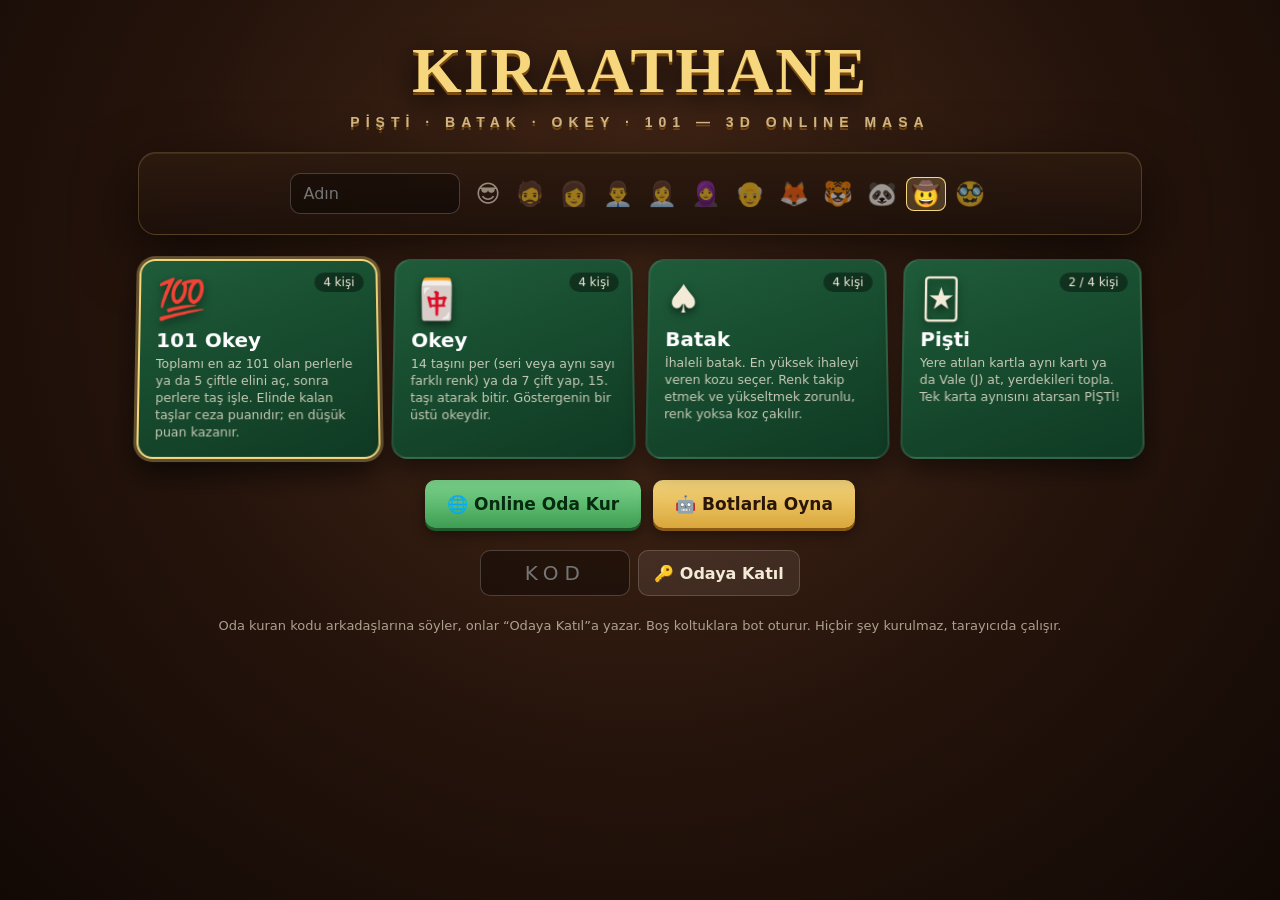
==== index.html @ 81631025 "KIRAATHANE: 3D online masa oyunları (101 Okey, Okey, Batak, Pişti) Co-Authored-By: Claude Opus 5.5 <" ====
<!DOCTYPE html>
<html lang="tr"><head><meta charset="utf-8"><meta name="viewport" content="width=device-width,initial-scale=1,maximum-scale=1">
<title>KIRAATHANE · 3D Online Masa Oyunları</title>
<link rel="icon" href="data:image/svg+xml,<svg xmlns='http://www.w3.org/2000/svg' viewBox='0 0 100 100'><text y='.9em' font-size='90'>🃏</text></svg>">
<style>*{box-sizing:border-box;margin:0;padding:0}
html,body{height:100%;overflow:hidden}
body{font-family:'Segoe UI',system-ui,-apple-system,Roboto,Arial,sans-serif;color:#f3ead7;background:#1a0f0a radial-gradient(ellipse at 50% 30%,#4a2a18 0%,#24130b 55%,#120905 100%);user-select:none;-webkit-user-select:none}
button{font:inherit;cursor:pointer;border:0;border-radius:10px;padding:10px 16px;font-weight:600;color:#2a1608;background:linear-gradient(#f7d77d,#d9a73c);box-shadow:0 3px 0 #8a5a14,0 6px 14px #0007;transition:transform .08s,filter .15s}
button:hover{filter:brightness(1.08)}button:active{transform:translateY(2px);box-shadow:0 1px 0 #8a5a14,0 3px 8px #0007}
button.ghost{background:#ffffff14;color:#f3ead7;box-shadow:inset 0 0 0 1px #ffffff2a}
button.red{background:linear-gradient(#e46b5d,#b5382b);color:#fff;box-shadow:0 3px 0 #6d1a12,0 6px 14px #0007}
button.green{background:linear-gradient(#7fd88e,#3d9d52);color:#062b0f;box-shadow:0 3px 0 #1f5a2b,0 6px 14px #0007}
button:disabled{filter:grayscale(1) brightness(.6);cursor:not-allowed}
button.sm{padding:6px 11px;font-size:13px;border-radius:8px}
input,select{font:inherit;padding:10px 12px;border-radius:10px;border:1px solid #ffffff33;background:#00000055;color:#fff;outline:none}
input:focus,select:focus{border-color:#f7d77d}
select option{background:#2a1608}
.screen{position:fixed;inset:0;display:none}.screen.on{display:block}
.muted{opacity:.65;font-size:13px}
h1.logo{font-family:Georgia,'Times New Roman',serif;font-size:clamp(34px,6vw,64px);letter-spacing:2px;text-align:center;color:#f7d77d;text-shadow:0 3px 0 #7a4b10,0 8px 30px #000}
h1.logo small{display:block;font:600 14px 'Segoe UI',sans-serif;letter-spacing:6px;color:#e9cf9a;opacity:.85;margin-top:6px}
.panel{background:linear-gradient(#2d1a0fee,#1c100ae8);border:1px solid #f7d77d33;border-radius:18px;box-shadow:0 20px 60px #000a,inset 0 1px 0 #ffffff14;padding:20px}
/* ---- ana menü ---- */
#home{overflow:auto}
.homeWrap{max-width:1040px;margin:0 auto;padding:34px 18px 40px;display:flex;flex-direction:column;gap:22px}
.profile{display:flex;gap:10px;align-items:center;justify-content:center;flex-wrap:wrap}
.avs{display:flex;gap:4px;flex-wrap:wrap}.avs span{font-size:24px;cursor:pointer;padding:3px 5px;border-radius:8px;opacity:.55}.avs span.on{opacity:1;background:#f7d77d33;box-shadow:inset 0 0 0 1px #f7d77d}
.games{display:grid;grid-template-columns:repeat(auto-fill,minmax(220px,1fr));gap:14px}
.gcard{position:relative;border-radius:16px;padding:16px;cursor:pointer;background:linear-gradient(160deg,#1f5c3a,#0f3a23);border:2px solid #ffffff1a;box-shadow:0 10px 26px #0008;transition:transform .2s,border-color .2s;transform:perspective(700px) rotateX(6deg);min-height:150px}
.gcard:hover{transform:perspective(700px) rotateX(0) translateY(-4px)}
.gcard.sel{border-color:#f7d77d;box-shadow:0 0 0 3px #f7d77d55,0 14px 30px #000a}
.gcard .gi{font-size:40px;filter:drop-shadow(0 4px 4px #0008)}.gcard b{display:block;font-size:20px;margin:6px 0 4px;color:#fff}
.gcard p{font-size:12.5px;line-height:1.35;opacity:.8}.gcard .pc{position:absolute;top:12px;right:12px;font-size:12px;background:#0006;border-radius:20px;padding:3px 9px}
.homeBtns{display:flex;gap:12px;justify-content:center;flex-wrap:wrap}.homeBtns button{font-size:17px;padding:14px 22px}
.joinRow{display:flex;gap:8px;justify-content:center}.joinRow input{width:150px;text-transform:uppercase;letter-spacing:6px;font-size:20px;text-align:center}
/* ---- lobi ---- */
#lobby{overflow:auto}
.lobWrap{max-width:900px;margin:0 auto;padding:30px 16px;display:flex;flex-direction:column;gap:16px}
.codeBox{text-align:center}.codeBox .code{font:700 58px Georgia,serif;letter-spacing:14px;color:#f7d77d;text-shadow:0 4px 0 #7a4b10}
.seats{display:grid;grid-template-columns:repeat(4,1fr);gap:10px}
.seat{border-radius:14px;padding:14px 8px;text-align:center;background:#00000040;border:1px dashed #ffffff30;min-height:110px;position:relative}
.seat.full{border-style:solid;border-color:#f7d77d55;background:#f7d77d12}.seat .av{font-size:34px}.seat .nm{font-weight:700;margin-top:4px;word-break:break-word}
.seat .tag{font-size:11px;opacity:.7}.seat .x{position:absolute;top:4px;right:6px;font-size:12px;cursor:pointer;opacity:.6}
.optRow{display:flex;gap:10px;flex-wrap:wrap;align-items:center}
#netDiag{font-size:11px;opacity:.55;text-align:center}
@media(max-width:640px){.seats{grid-template-columns:repeat(2,1fr)}}
/* ---- masa ---- */
#table{background:#120905 radial-gradient(ellipse at 50% 40%,#3b2213,#140a05 70%)}
#stage{position:absolute;inset:0;perspective:1500px;perspective-origin:50% 18%;overflow:hidden}
#boardWrap{position:absolute;left:50%;top:50%;width:1400px;height:900px;margin:-450px 0 0 -700px;transform-style:preserve-3d}
#board{position:absolute;inset:0;transform-style:preserve-3d;transform:rotateX(40deg) translateY(-30px);border-radius:300px/190px;
  background:radial-gradient(ellipse at 50% 45%,#2f8a52 0%,#1d6b3d 45%,#124a29 100%);
  box-shadow:0 0 0 26px #6b3a1c,0 0 0 30px #3e1f0c,0 0 0 34px #a06a37,0 40px 80px 40px #000c,inset 0 0 120px #0009}
#board::before{content:'';position:absolute;inset:18px;border-radius:280px/176px;border:2px solid #f7d77d22;pointer-events:none}
#board::after{content:'KIRAATHANE';position:absolute;left:50%;top:50%;transform:translate(-50%,-50%);font:700 120px Georgia,serif;letter-spacing:20px;color:#ffffff07;pointer-events:none;white-space:nowrap}
.o3{position:absolute;left:0;top:0;transform-style:preserve-3d;transition:transform .55s cubic-bezier(.2,.8,.25,1),opacity .4s}
.o3.fast{transition:transform .3s cubic-bezier(.2,.8,.25,1)}
.o3.noanim{transition:none!important}
/* iskambil kartı */
.card{width:84px;height:120px;margin:-60px 0 0 -42px}
.card .f,.card .b{position:absolute;inset:0;border-radius:8px;backface-visibility:hidden;-webkit-backface-visibility:hidden}
.card .f{background:linear-gradient(160deg,#fffdf6,#efe8d6);box-shadow:0 0 0 1px #0003,0 2px 3px #0004;color:#1b1b1b;overflow:hidden}
.card .f.r{color:#c4161c}
.card .b{transform:rotateY(180deg);background:#7d1420;box-shadow:0 0 0 1px #0005;background-image:repeating-linear-gradient(45deg,#ffffff1a 0 3px,transparent 3px 9px),repeating-linear-gradient(-45deg,#ffffff1a 0 3px,transparent 3px 9px);border:4px solid #f5ecd6}
.card .b::after{content:'K';position:absolute;inset:0;display:grid;place-items:center;font:700 30px Georgia,serif;color:#f7d77d;text-shadow:0 2px 0 #3d0710}
.card .ci{position:absolute;left:5px;top:3px;font-weight:800;font-size:20px;line-height:.95;text-align:center;font-family:Georgia,serif}
.card .ci i{display:block;font-style:normal;font-size:17px}
.card .ci.br{left:auto;top:auto;right:5px;bottom:3px;transform:rotate(180deg)}
.card .cm{position:absolute;inset:0;display:grid;place-items:center;font-size:44px}
.card .cm.face{font:700 40px Georgia,serif}
.card .cm.face span{display:grid;place-items:center;width:52px;height:74px;border-radius:6px;background:linear-gradient(#f9e7b7,#e7c979);box-shadow:inset 0 0 0 2px currentColor}
.card.legal{cursor:pointer}.card.legal .f{box-shadow:0 0 0 2px #f7d77d,0 0 18px #f7d77daa}
.card.dim .f{filter:brightness(.62)}
.card.mine{cursor:pointer}
.shadow3{position:absolute;inset:6px;border-radius:8px;background:#0007;transform:translateZ(-2px);filter:blur(6px)}
/* okey taşı */
.tile{width:46px;height:64px;margin:-32px 0 0 -23px}
.tile .f,.tile .b{position:absolute;inset:0;border-radius:6px;backface-visibility:hidden;-webkit-backface-visibility:hidden}
.tile .f{background:linear-gradient(#fffaf0,#eee3c8);box-shadow:0 0 0 1px #0002,0 3px 0 #c9b88d,0 4px 3px #0005}
.tile .b{transform:rotateY(180deg);background:linear-gradient(#f2e9d2,#dccb9f);box-shadow:0 0 0 1px #0002,0 3px 0 #b39f6e}
.tf{position:absolute;inset:0;display:flex;flex-direction:column;align-items:center;justify-content:center;font:800 30px Georgia,serif;line-height:1}
.tf::after{content:'';width:9px;height:9px;border-radius:50%;margin-top:4px;background:currentColor;opacity:.9}
.c0{color:#e0a100}.c1{color:#1565c0}.c2{color:#1a1a1a}.c3{color:#c62828}
.tf.fk{font-size:26px;color:#2e7d32}.tf.fk::after{display:none}
.tf.wild{text-shadow:0 0 6px #f7d77d}
.tile.small{width:34px;height:47px;margin:-23px 0 0 -17px}.tile.small .tf{font-size:21px}.tile.small .tf::after{width:6px;height:6px;margin-top:2px}
.meldBox{position:absolute;left:0;top:0;padding:5px 6px 7px;border-radius:9px;background:#00000038;display:flex;gap:2px;cursor:pointer;transform-style:preserve-3d;border-bottom:3px solid transparent}
.meldBox:hover,.meldBox.target{background:#f7d77d40}
.meldBox .tile{position:relative;margin:0}
.rack3d{width:560px;height:30px;margin:-15px 0 0 -280px;background:linear-gradient(#a86b35,#6b3e19);border-radius:6px;box-shadow:0 6px 0 #3e2109,0 10px 14px #0008}
.lbl3{position:absolute;left:0;top:0;white-space:nowrap;font-weight:700;font-size:20px;color:#fff;text-shadow:0 2px 3px #000;transform-style:preserve-3d}
.lbl3 small{font-size:15px;opacity:.75}
.spot{width:58px;height:78px;margin:-39px 0 0 -29px;border-radius:9px;border:2px dashed #ffffff33}
.spot.can{border-color:#f7d77d;box-shadow:0 0 20px #f7d77d88;cursor:pointer}
.pileTop.can{cursor:pointer;filter:drop-shadow(0 0 12px #f7d77d)}
/* HUD */
.plate{position:absolute;display:flex;align-items:center;gap:8px;padding:7px 12px 7px 8px;border-radius:40px;background:linear-gradient(#2d1a0fee,#170c06ee);border:1px solid #f7d77d33;box-shadow:0 8px 20px #0009;z-index:5;min-width:150px;transition:box-shadow .3s}
.plate .av{font-size:28px;width:40px;height:40px;display:grid;place-items:center;background:#ffffff12;border-radius:50%}
.plate .nm{font-weight:700;font-size:14px;max-width:130px;overflow:hidden;text-overflow:ellipsis;white-space:nowrap}
.plate .sc{font-size:12px;opacity:.85}.plate .bd{font-size:11px;color:#f7d77d}
.plate.turn{box-shadow:0 0 0 3px #f7d77d,0 0 28px #f7d77daa}
.plate.off{opacity:.55}
.plate .bub{position:absolute;bottom:110%;left:10px;background:#fff;color:#222;padding:6px 10px;border-radius:12px;font-size:13px;white-space:nowrap;max-width:240px;overflow:hidden;text-overflow:ellipsis;box-shadow:0 6px 14px #0007;animation:pop .25s}
@keyframes pop{from{transform:scale(.6);opacity:0}}
.p0{left:16px;bottom:16px}.p1{right:14px;top:44%}.p2{left:50%;top:12px;transform:translateX(-50%)}.p3{left:14px;top:44%}
#topbar{position:absolute;right:12px;top:10px;display:flex;gap:6px;z-index:8}
#info{position:absolute;left:12px;top:10px;z-index:6;font-size:13px;line-height:1.5;max-width:300px}
#info .gn{font:700 18px Georgia,serif;color:#f7d77d}
#log{position:absolute;right:12px;top:56px;z-index:4;font-size:12.5px;max-width:270px;text-align:right;opacity:.85;line-height:1.55;pointer-events:none}
#log div:first-child{font-weight:700;color:#f7d77d}
#status{position:absolute;left:50%;transform:translateX(-50%);bottom:198px;z-index:7;padding:8px 18px;border-radius:30px;background:#000a;font-weight:600;font-size:15px;white-space:nowrap;pointer-events:none}
#status:empty{display:none}#status.me{background:#f7d77d;color:#2a1608;box-shadow:0 0 24px #f7d77d88}
#actions{position:absolute;left:50%;transform:translateX(-50%);bottom:150px;z-index:9;display:flex;gap:7px;flex-wrap:wrap;justify-content:center;max-width:96vw}
#toast{position:fixed;left:50%;top:18%;transform:translateX(-50%);z-index:50;background:#c62828;color:#fff;padding:10px 18px;border-radius:12px;font-weight:600;box-shadow:0 10px 30px #000a;display:none;max-width:90vw;text-align:center}
#big{position:fixed;left:50%;top:40%;transform:translate(-50%,-50%);z-index:40;font:800 clamp(40px,9vw,96px) Georgia,serif;color:#f7d77d;text-shadow:0 5px 0 #7a4b10,0 10px 40px #000;pointer-events:none;display:none;animation:bigIn .9s}
@keyframes bigIn{0%{transform:translate(-50%,-50%) scale(.3);opacity:0}30%{transform:translate(-50%,-50%) scale(1.15);opacity:1}100%{transform:translate(-50%,-50%) scale(1)}}
/* ıstaka */
#rackWrap{position:absolute;left:50%;bottom:0;transform:translateX(-50%);z-index:8;perspective:900px;display:none}
#rack{transform:rotateX(18deg);transform-origin:50% 100%;padding:10px 14px 14px;border-radius:14px 14px 6px 6px;background:linear-gradient(#b07a43,#7a4a22 60%,#5a3416);box-shadow:0 -6px 30px #0009,inset 0 2px 0 #e5b27a,inset 0 -6px 0 #3e2109}
.rrow{display:flex;gap:3px;height:66px;padding:2px 0 4px;border-bottom:5px solid #4a2a10;margin-bottom:6px}.rrow:last-child{margin-bottom:0}
.slot{width:44px;height:62px;border-radius:6px;background:#00000018;position:relative}
.slot.over{background:#f7d77d55}
.rt{position:absolute;inset:0;border-radius:6px;background:linear-gradient(#fffaf0,#ebdfc2);box-shadow:0 0 0 1px #0002,0 3px 0 #c2ae7e,0 5px 5px #0006;cursor:grab;transition:transform .12s}
.rt:hover{transform:translateY(-3px)}
.rt.sel{transform:translateY(-12px);box-shadow:0 0 0 2px #f7d77d,0 3px 0 #c2ae7e,0 10px 16px #f7d77d88}
.rt.new{animation:newT 1.2s}@keyframes newT{0%,60%{box-shadow:0 0 0 3px #4caf50,0 3px 0 #c2ae7e,0 0 18px #4caf50}}
.rt.must{box-shadow:0 0 0 3px #e53935,0 3px 0 #c2ae7e}
.rt .tf{font-size:28px}
.rt.ghost{position:fixed;pointer-events:none;z-index:100;width:44px;height:62px;transform:scale(1.12) rotate(-4deg);box-shadow:0 14px 26px #000a;transition:none}
#rackInfo{position:absolute;left:12px;bottom:calc(100% + 6px);font-size:12.5px;font-weight:600;background:#000a;padding:4px 10px;border-radius:12px}
/* modal */
.modal{position:fixed;inset:0;background:#000a;z-index:60;display:none;place-items:center;padding:16px}.modal.on{display:grid}
.modal .panel{min-width:min(520px,94vw);max-width:94vw;max-height:90vh;overflow:auto}
.modal h2{font:700 26px Georgia,serif;color:#f7d77d;margin-bottom:12px;text-align:center}
table.sum{width:100%;border-collapse:collapse;font-size:14px}table.sum td,table.sum th{padding:8px 6px;border-bottom:1px solid #ffffff1a;text-align:left}
table.sum tr.win td{color:#f7d77d;font-weight:700}
.revealRow{display:flex;gap:2px;flex-wrap:wrap;margin:2px 0 8px}.revealRow .mt{width:24px;height:32px;border-radius:4px;background:#fffaf0;display:grid;place-items:center;font:800 15px Georgia,serif}
/* sohbet */
#chat{position:absolute;right:12px;bottom:12px;z-index:10;width:270px;display:none;flex-direction:column;gap:6px}
#chat.on{display:flex}
#chatLog{max-height:180px;overflow:auto;font-size:13px;background:#000a;border-radius:10px;padding:8px;display:flex;flex-direction:column;gap:3px}
#chatLog b{color:#f7d77d}
.emos{display:flex;gap:3px;flex-wrap:wrap}.emos span{cursor:pointer;font-size:20px}
.lobChat{display:flex;flex-direction:column;gap:6px}
.lobChat #lchatLog{height:120px;overflow:auto;background:#0006;border-radius:10px;padding:8px;font-size:13px}
.lobChat #lchatLog b{color:#f7d77d}
@media(max-width:800px){#status{bottom:170px;font-size:13px}#actions{bottom:122px}.plate{min-width:0;padding:4px 9px 4px 4px}.plate .av{width:30px;height:30px;font-size:20px}#log{display:none}}
body.cardsMode #status{bottom:auto;top:80px}
body.cardsMode #actions{bottom:auto;top:42%;transform:translate(-50%,-50%)}
body.tilesMode #actions{bottom:196px}
body.tilesMode #status{bottom:240px}
body.tilesMode .p0{bottom:200px}
</style></head><body>
<div id="home" class="screen on">
  <div class="homeWrap">
    <h1 class="logo">KIRAATHANE<small>PİŞTİ · BATAK · OKEY · 101 — 3D ONLINE MASA</small></h1>
    <div class="panel profile">
      <input id="myName" maxlength="14" placeholder="Adın" style="width:170px">
      <div class="avs" id="avs"></div>
    </div>
    <div class="games" id="games"></div>
    <div class="homeBtns">
      <button id="bHost" class="green">🌐 Online Oda Kur</button>
      <button id="bSolo">🤖 Botlarla Oyna</button>
    </div>
    <div class="joinRow">
      <input id="joinCode" maxlength="4" placeholder="KOD">
      <button id="bJoin" class="ghost">🔑 Odaya Katıl</button>
    </div>
    <p class="muted" style="text-align:center">Oda kuran kodu arkadaşlarına söyler, onlar “Odaya Katıl”a yazar. Boş koltuklara bot oturur. Hiçbir şey kurulmaz, tarayıcıda çalışır.</p>
  </div>
</div>

<div id="lobby" class="screen">
  <div class="lobWrap">
    <div class="panel codeBox">
      <div class="muted" id="lobTitle">Oda kodu</div>
      <div class="code" id="lobCode">––––</div>
      <div class="muted" id="lobSt">Bağlanılıyor…</div>
    </div>
    <div class="seats" id="seats"></div>
    <div class="panel">
      <div class="optRow" id="lobGame"></div>
      <div class="optRow" id="lobOpts" style="margin-top:10px"></div>
    </div>
    <div class="panel lobChat">
      <div id="lchatLog"></div>
      <div class="optRow"><input id="lchatIn" maxlength="120" placeholder="Mesaj yaz…" style="flex:1"><button class="sm" id="lchatSend">Gönder</button></div>
    </div>
    <div class="homeBtns">
      <button id="bStart" class="green">▶ Oyunu Başlat</button>
      <button id="bLeave" class="red">Odadan Çık</button>
    </div>
    <div id="netDiag"></div>
  </div>
</div>

<div id="table" class="screen">
  <div id="stage"><div id="boardWrap"><div id="board"></div></div></div>
  <div id="info"></div>
  <div id="log"></div>
  <div id="topbar">
    <button class="sm ghost" id="bChat">💬</button>
    <button class="sm ghost" id="bSound">🔊</button>
    <button class="sm ghost" id="bScore">📊</button>
    <button class="sm red" id="bExit">✕</button>
  </div>
  <div id="plates"></div>
  <div id="status"></div>
  <div id="actions"></div>
  <div id="rackWrap"><div id="rackInfo"></div><div id="rack"><div class="rrow" id="row0"></div><div class="rrow" id="row1"></div></div></div>
  <div id="chat"><div id="chatLog"></div><div class="emos" id="emos"></div><div class="optRow"><input id="chatIn" maxlength="120" placeholder="Mesaj…" style="flex:1;padding:7px"><button class="sm" id="chatSend">➤</button></div></div>
</div>

<div class="modal" id="mSum"><div class="panel"><h2 id="sumT"></h2><div id="sumB"></div><div class="homeBtns" style="margin-top:14px" id="sumBtns"></div></div></div>
<div class="modal" id="mMsg"><div class="panel"><h2 id="msgT"></h2><p id="msgB" style="text-align:center;line-height:1.5"></p><div class="homeBtns" style="margin-top:14px"><button id="msgOk">Tamam</button></div></div></div>
<div id="toast"></div>
<div id="big"></div>

<script>
"use strict";
/* ===================== ORTAK MOTOR ===================== */
const GAMES = {};
function shuffle(a) { for (let i = a.length - 1; i > 0; i--) { const j = Math.random() * (i + 1) | 0; [a[i], a[j]] = [a[j], a[i]]; } return a; }
const clone = o => JSON.parse(JSON.stringify(o));
const sum = a => a.reduce((s, x) => s + x, 0);

/* ---- İskambil ---- */
// kart id 0..51 : suit = id/13|0 (0♠ 1♥ 2♦ 3♣), rank = id%13 + 2 (2..14, 14 = As)
const SUITS = ['♠', '♥', '♦', '♣'];
const SUIT_NAMES = ['Maça', 'Kupa', 'Karo', 'Sinek'];
const cSuit = id => (id / 13) | 0;
const cRank = id => (id % 13) + 2;
const RANK_TXT = r => ({ 11: 'J', 12: 'Q', 13: 'K', 14: 'A' }[r] || String(r));
const cardName = id => SUITS[cSuit(id)] + RANK_TXT(cRank(id));
const newDeck = () => shuffle([...Array(52).keys()]);

/* ---- Okey taşları ---- */
// taş id: renk c(0 sarı,1 mavi,2 siyah,3 kırmızı) * 26 + (n-1)*2 + kopya ; 104,105 sahte okey
const TCOL = ['Sarı', 'Mavi', 'Siyah', 'Kırmızı'];
function tile(id) { if (id >= 104) return { id, fake: true, c: -1, n: 0 }; return { id, c: (id / 26) | 0, n: (((id % 26) / 2) | 0) + 1, fake: false }; }
const newTiles = () => shuffle([...Array(106).keys()]);
function okeyCtx(indId) { const t = tile(indId); return { okC: t.c, okN: t.n === 13 ? 1 : t.n + 1 }; }
const isWild = (id, x) => { const t = tile(id); return !t.fake && t.c === x.okC && t.n === x.okN; };
const effT = (id, x) => { const t = tile(id); return t.fake ? { c: x.okC, n: x.okN } : { c: t.c, n: t.n }; };

// Geçerli per mi? {type, value, order} ya da null
function validGroup(ids, x) {
  if (!ids || ids.length < 3) return null;
  const W = ids.filter(i => isWild(i, x)), R = ids.filter(i => !isWild(i, x)).map(i => ({ id: i, ...effT(i, x) }));
  let best = null;
  const L = ids.length;
  // set: aynı sayı farklı renk
  if (L <= 4 && R.length >= 1 && R.every(r => r.n === R[0].n) && new Set(R.map(r => r.c)).size === R.length) {
    best = { type: 'set', value: R[0].n * L, order: [...R.map(r => r.id), ...W], n: R[0].n };
  }
  // seri: aynı renk ardışık
  if (R.length >= 1 && R.every(r => r.c === R[0].c) && new Set(R.map(r => r.n)).size === R.length && L <= 13) {
    for (const hi of [false, true]) {
      if (hi && !R.some(r => r.n === 1)) continue;
      const nums = R.map(r => (r.n === 1 && hi) ? 14 : r.n);
      const mn = Math.min(...nums), mx = Math.max(...nums);
      if (mx - mn + 1 - R.length > W.length) continue;
      const maxEnd = (mn === 1) ? 13 : 14;
      let s = Math.min(mn, maxEnd - L + 1);
      if (s < Math.max(1, mx - L + 1)) continue;
      const order = []; let wi = 0, value = 0;
      for (let p = s; p < s + L; p++) {
        const r = R.find((rr, k) => nums[k] === p);
        order.push(r ? r.id : W[wi++]); value += (p === 14 ? 1 : p);
      }
      if (!best || value > best.value) best = { type: 'run', value, order, c: R[0].c, start: s };
    }
  }
  return best;
}
function validPair(ids, x) {
  if (ids.length !== 2) return false;
  if (ids.some(i => isWild(i, x))) return true;
  const a = effT(ids[0], x), b = effT(ids[1], x); return a.c === b.c && a.n === b.n;
}
function pairValue(ids, x) { const r = ids.find(i => !isWild(i, x)); return r === undefined ? 0 : effT(r, x).n * 2; }

// En iyi per kombinasyonu (obj:'count' taş sayısı, 'value' puan)
function solveGroups(ids, x, obj) {
  const wild = ids.filter(i => isWild(i, x));
  const reals = ids.filter(i => !isWild(i, x)).map(i => ({ id: i, ...effT(i, x) })).sort((a, b) => a.c - b.c || a.n - b.n || a.id - b.id);
  const N = reals.length, memo = new Map();
  const score = g => obj === 'value' ? validGroup(g, x).value : g.length;
  function rec(mask, w) {
    if (mask === 0) return { s: 0, g: [] };
    const key = mask * 4 + w; if (memo.has(key)) return memo.get(key);
    let i = 0; while (!(mask & (1 << i))) i++;
    const t = reals[i], rest = mask & ~(1 << i);
    let best = rec(rest, w); best = { s: best.s, g: best.g };
    const tryG = (gIds, m2, w2) => { const v = validGroup(gIds, x); if (!v) return; const r = rec(m2, w2); const s = r.s + score(gIds); if (s > best.s) best = { s, g: [v.order, ...r.g] }; };
    // set
    const byCol = {}; for (let k = 0; k < N; k++) if ((rest & (1 << k)) && reals[k].n === t.n && reals[k].c !== t.c && byCol[reals[k].c] === undefined) byCol[reals[k].c] = k;
    const cand = Object.values(byCol);
    for (let sub = 0; sub < (1 << cand.length); sub++) {
      const pick = cand.filter((_, k) => sub & (1 << k)); let m2 = rest; for (const k of pick) m2 &= ~(1 << k);
      for (let ww = 0; ww <= w; ww++) { const L = 1 + pick.length + ww; if (L < 3 || L > 4) continue; tryG([t.id, ...pick.map(k => reals[k].id), ...wild.slice(wild.length - w, wild.length - w + ww)], m2, w - ww); }
    }
    // seri yukarı doğru
    const chain = (dir, startN) => {
      const out = [];
      const go = (n, m2, w2, gIds) => {
        if (gIds.length >= 3) tryG(gIds, m2, w2);
        if (gIds.length >= 13) return;
        const nn = n + dir; if (nn < 1 || nn > 13) return;
        let k = -1; for (let q = 0; q < N; q++) if ((m2 & (1 << q)) && reals[q].c === t.c && reals[q].n === nn) { k = q; break; }
        if (k >= 0) go(nn, m2 & ~(1 << k), w2, [...gIds, reals[k].id]);
        if (w2 > 0) go(nn, m2, w2 - 1, [...gIds, wild[wild.length - w2]]);
      };
      go(startN, rest, w, [t.id]);
      return out;
    };
    chain(1, t.n);
    if (t.n === 1) chain(-1, 14); // 12-13-1
    memo.set(key, best); return best;
  }
  const r = rec((1 << N) - 1, wild.length);
  // kullanılmamış okeyleri mevcut perlere ekle
  const used = new Set(r.g.flat()); const freeW = wild.filter(i => !used.has(i));
  const groups = r.g.map(g => g.slice());
  for (const wi of freeW) for (const g of groups) { const v = validGroup([...g, wi], x); if (v) { g.splice(0, g.length, ...v.order); break; } }
  const sc = obj === 'value' ? sum(groups.map(g => validGroup(g, x).value)) : groups.flat().length;
  return { score: sc, groups };
}
function solvePairs(ids, x) {
  const wild = ids.filter(i => isWild(i, x)); const by = {};
  for (const i of ids) if (!isWild(i, x)) { const e = effT(i, x); const k = e.c * 20 + e.n; (by[k] = by[k] || []).push(i); }
  const pairs = [], singles = [];
  for (const k in by) { const a = by[k]; while (a.length >= 2) pairs.push([a.pop(), a.pop()]); if (a.length) singles.push(a[0]); }
  singles.sort((a, b) => effT(b, x).n - effT(a, x).n);
  for (const w of wild) { if (singles.length) pairs.push([singles.shift(), w]); }
  return { pairs, singles };
}
// taşın yararlılığı (bot için)
function tileUse(id, hand, x) {
  if (isWild(id, x)) return 100;
  const e = effT(id, x); let u = 0;
  for (const o of hand) { if (o === id) continue; if (isWild(o, x)) continue; const f = effT(o, x);
    if (f.c === e.c && f.n === e.n) u += 2;
    else if (f.n === e.n) u += 3;
    else if (f.c === e.c) { const d = Math.abs(f.n - e.n); if (d === 1 || d === 12) u += 4; else if (d === 2 || d === 11) u += 2; } }
  return u;
}
function handQuality(hand, x) {
  const s = solveGroups(hand, x, 'count'); const used = new Set(s.groups.flat());
  const left = hand.filter(i => !used.has(i));
  let q = s.score * 10; for (const i of left) q += Math.min(4, tileUse(i, left, x));
  const p = solvePairs(hand, x).pairs.length; q = Math.max(q, p >= 5 ? p * 21 : 0);
  return q;
}

/* ===================== PİŞTİ ===================== */
GAMES.pisti = {
  name: 'Pişti', icon: '🃏', players: [2, 4], kind: 'cards',
  desc: 'Yere atılan kartla aynı kartı ya da Vale (J) at, yerdekileri topla. Tek karta aynısını atarsan PİŞTİ!',
  opts: { target: { label: 'Oyun sonu', values: [51, 101, 151], def: 101, fmt: v => v + ' sayı' } },
  create(o, n) {
    const s = { g: 'pisti', n, target: o.target || 101, scores: Array(n).fill(0), dealer: Math.random() * n | 0, round: 0, log: [], over: false };
    this.newRound(s); return s;
  },
  newRound(s) {
    s.round++; s.deck = newDeck(); s.pile = s.deck.splice(0, 4); s.hidden = 3;
    // açık kart vale olmasın
    while (cRank(s.pile[3]) === 11) { s.deck.push(s.pile.pop()); s.pile.push(s.deck.shift()); }
    s.hands = Array.from({ length: s.n }, () => []); s.cap = Array.from({ length: s.n }, () => []);
    s.pisti = Array(s.n).fill(0); s.lastCap = -1; s.phase = 'play'; s.dealer = (s.dealer + 1) % s.n; s.turn = (s.dealer + 1) % s.n;
    this.deal(s); s.ev = { type: 'deal', k: Math.random() }; s.log.unshift(`${s.round}. el başladı`);
  },
  deal(s) { for (let k = 0; k < 4; k++) for (let i = 0; i < s.n; i++) s.hands[i].push(s.deck.shift()); },
  turnSeat(s) { return s.phase === 'play' ? s.turn : -1; },
  act(s, seat, a) {
    if (a.type !== 'play') return 'Geçersiz';
    if (s.phase !== 'play' || seat !== s.turn) return 'Sıra sende değil';
    const h = s.hands[seat], i = h.indexOf(a.card); if (i < 0) return 'Kart elinde yok';
    h.splice(i, 1); const c = a.card; const top = s.pile[s.pile.length - 1];
    s.pile.push(c); s.ev = { type: 'play', seat, card: c, k: Math.random() };
    if (top !== undefined && (cRank(c) === cRank(top) || cRank(c) === 11)) {
      const nm = '{' + seat + '}';
      if (s.pile.length === 2 && cRank(c) === cRank(top)) {
        const pts = cRank(c) === 11 ? 20 : 10; s.pisti[seat] += pts; s.ev.pisti = pts; s.log.unshift(`${nm} PİŞTİ yaptı! +${pts}`);
      } else s.log.unshift(`${nm} ${s.pile.length} kartı topladı`);
      s.ev.capture = seat; s.ev.ids = s.pile.slice(); s.cap[seat].push(...s.pile); s.pile = []; s.hidden = 0; s.lastCap = seat;
    }
    s.turn = (s.turn + 1) % s.n;
    if (s.hands.every(h => !h.length)) {
      if (s.deck.length) { this.deal(s); s.ev.deal = true; }
      else this.endRound(s);
    }
    return null;
  },
  endRound(s) {
    if (s.pile.length && s.lastCap >= 0) { s.cap[s.lastCap].push(...s.pile); s.log.unshift(`Kalan ${s.pile.length} kart son toplayan {${s.lastCap}} oyuncusuna`); s.pile = []; }
    const pts = s.cap.map((cs, i) => {
      let p = s.pisti[i];
      for (const c of cs) { const r = cRank(c), su = cSuit(c); if (r === 14 || r === 11) p += 1; if (r === 2 && su === 3) p += 2; if (r === 10 && su === 2) p += 3; }
      return p;
    });
    const mx = Math.max(...s.cap.map(c => c.length)); const who = s.cap.map((c, i) => c.length === mx ? i : -1).filter(i => i >= 0);
    if (who.length === 1) pts[who[0]] += 3;
    s.roundPts = pts; pts.forEach((p, i) => s.scores[i] += p);
    s.summary = { title: `${s.round}. El Sonucu`, rows: pts.map((p, i) => ({ seat: i, cells: [s.cap[i].length + ' kart', s.pisti[i] ? s.pisti[i] + ' pişti puanı' : '', '+' + p], total: s.scores[i] })) };
    const best = Math.max(...s.scores);
    if (best >= s.target && s.scores.filter(x => x === best).length === 1) { s.phase = 'over'; s.over = true; s.winner = s.scores.indexOf(best); s.summary.title = 'Oyun Bitti'; }
    else s.phase = 'roundEnd';
  },
  auto(s) { return s.phase === 'roundEnd' ? 7000 : null; },
  advance(s) { if (s.phase === 'roundEnd') this.newRound(s); },
  view(s, seat) {
    return { g: 'pisti', n: s.n, phase: s.phase, turn: s.turn, round: s.round, target: s.target, scores: s.scores, log: s.log.slice(0, 6),
      hand: s.hands[seat] ? s.hands[seat].slice() : [], counts: s.hands.map(h => h.length), deck: s.deck.length,
      pile: s.pile.map((c, i) => i < s.hidden ? -1 : c), cap: s.cap.map(c => c.length), pisti: s.pisti, ev: s.ev, summary: s.summary, over: s.over, winner: s.winner,
      legal: seat === s.turn && s.phase === 'play' ? s.hands[seat].slice() : [] };
  },
  bot(s, seat) {
    const h = s.hands[seat], top = s.pile[s.pile.length - 1];
    const seen = {}; for (const cs of s.cap) for (const c of cs) seen[cRank(c)] = (seen[cRank(c)] || 0) + 1; for (const c of s.pile) if (c >= 0) seen[cRank(c)] = (seen[cRank(c)] || 0) + 1;
    const val = cs => cs.reduce((p, c) => p + 1 + ((cRank(c) === 14 || cRank(c) === 11) ? 2 : 0) + (c === 39 ? 3 : 0) + (c === 34 ? 4 : 0), 0); // 2♣ id 39, 10♦ id 34
    if (top !== undefined) {
      const m = h.find(c => cRank(c) === cRank(top) && cRank(c) !== 11); if (m !== undefined) return { type: 'play', card: m };
      const j = h.find(c => cRank(c) === 11);
      if (j !== undefined && (s.pile.length >= 3 || val(s.pile) >= 5 || (s.pile.length === 1 && cRank(top) === 11) || h.length === 1)) return { type: 'play', card: j };
    }
    // vermeyecek kart: en çok görülmüş, vale olmayan, değersiz
    const cand = h.filter(c => cRank(c) !== 11); const pool = cand.length ? cand : h;
    pool.sort((a, b) => (seen[cRank(b)] || 0) - (seen[cRank(a)] || 0) || val([a]) - val([b]));
    if (s.pile.length === 0) { const safe = pool.find(c => (seen[cRank(c)] || 0) >= 2); if (safe !== undefined) return { type: 'play', card: safe }; }
    return { type: 'play', card: pool[0] };
  }
};

/* ===================== BATAK (İhaleli) ===================== */
GAMES.batak = {
  name: 'Batak', icon: '♠️', players: [4], kind: 'cards',
  desc: 'İhaleli batak. En yüksek ihaleyi veren kozu seçer. Renk takip etmek ve yükseltmek zorunlu, renk yoksa koz çakılır.',
  opts: { rounds: { label: 'El sayısı', values: [4, 8, 12, 16], def: 8, fmt: v => v + ' el' }, minBid: { label: 'En düşük ihale', values: [4, 5], def: 4, fmt: v => v } },
  create(o, n) {
    const s = { g: 'batak', n: 4, rounds: o.rounds || 8, minBid: o.minBid || 4, scores: [0, 0, 0, 0], dealer: Math.random() * 4 | 0, round: 0, log: [], over: false };
    this.newRound(s); return s;
  },
  newRound(s) {
    s.round++; s.dealer = (s.dealer + 1) % 4; const d = newDeck();
    s.hands = [0, 1, 2, 3].map(i => d.slice(i * 13, i * 13 + 13).sort((a, b) => a - b));
    s.bids = [null, null, null, null]; s.curBid = 0; s.bidder = -1; s.turn = (s.dealer + 1) % 4; s.phase = 'bid';
    s.trump = -1; s.trick = []; s.tricks = [0, 0, 0, 0]; s.taken = [[], [], [], []]; s.kozBroken = false; s.lastTrick = null;
    s.ev = { type: 'deal', k: Math.random() }; s.log.unshift(`${s.round}. el dağıtıldı, ihale başlıyor`);
  },
  turnSeat(s) { return ['bid', 'trump', 'play'].includes(s.phase) ? s.turn : -1; },
  legal(s, seat) {
    const h = s.hands[seat]; if (s.phase !== 'play' || seat !== s.turn) return [];
    if (!s.trick.length) { const nk = h.filter(c => cSuit(c) !== s.trump); return (s.kozBroken || !nk.length) ? h.slice() : nk; }
    const led = cSuit(s.trick[0].card); const same = h.filter(c => cSuit(c) === led);
    const trumped = s.trick.some(t => cSuit(t.card) === s.trump) && led !== s.trump;
    if (same.length) {
      if (trumped) return same;
      const hi = Math.max(...s.trick.filter(t => cSuit(t.card) === led).map(t => cRank(t.card)));
      const up = same.filter(c => cRank(c) > hi); return up.length ? up : same;
    }
    const koz = h.filter(c => cSuit(c) === s.trump);
    if (koz.length) {
      const tk = s.trick.filter(t => cSuit(t.card) === s.trump);
      if (tk.length) { const hi = Math.max(...tk.map(t => cRank(t.card))); const up = koz.filter(c => cRank(c) > hi); return up.length ? up : koz; }
      return koz;
    }
    return h.slice();
  },
  act(s, seat, a) {
    if (seat !== s.turn) return 'Sıra sende değil';
    if (s.phase === 'bid') {
      if (a.type !== 'bid') return 'İhale bekleniyor';
      if (a.bid === 'pass') { s.bids[seat] = 'pass'; s.log.unshift(`{${seat}} pas geçti`); }
      else { const b = a.bid | 0; if (b < Math.max(s.minBid, s.curBid + 1) || b > 13) return 'Geçersiz ihale'; s.bids[seat] = b; s.curBid = b; s.bidder = seat; s.log.unshift(`{${seat}} ${b} dedi`); }
      const active = [0, 1, 2, 3].filter(i => s.bids[i] !== 'pass');
      if (active.length === 1 && s.bidder === active[0]) return this.wonBid(s, active[0]);
      if (active.length === 0) { s.bidder = s.dealer; s.curBid = s.minBid; s.bids[s.dealer] = s.minBid; s.log.unshift(`Herkes pas, ihale dağıtana (${s.minBid})`); return this.wonBid(s, s.dealer); }
      let t = s.turn; do { t = (t + 1) % 4; } while (s.bids[t] === 'pass'); s.turn = t;
      if (active.length === 1 && s.bidder < 0) { /* tek kalan henüz söylemedi */ }
      return null;
    }
    if (s.phase === 'trump') {
      if (a.type !== 'trump' || !(a.suit >= 0 && a.suit < 4)) return 'Koz seç';
      s.trump = a.suit; s.phase = 'play'; s.turn = seat; s.log.unshift(`Koz: ${SUITS[a.suit]} ${SUIT_NAMES[a.suit]}`); s.ev = { type: 'trump', k: Math.random() }; return null;
    }
    if (s.phase === 'play') {
      if (a.type !== 'play') return 'Kart oyna';
      if (!this.legal(s, seat).includes(a.card)) return 'Bu kartı oynayamazsın (renk / yükseltme / koz kuralı)';
      s.hands[seat].splice(s.hands[seat].indexOf(a.card), 1); s.trick.push({ seat, card: a.card });
      if (cSuit(a.card) === s.trump) s.kozBroken = true;
      s.ev = { type: 'play', seat, card: a.card, k: Math.random() };
      if (s.trick.length === 4) { s.phase = 'trickEnd'; s.trickWinner = this.winner(s); }
      else s.turn = (s.turn + 1) % 4;
      return null;
    }
    return 'Bekle';
  },
  wonBid(s, seat) { s.bidder = seat; s.phase = 'trump'; s.turn = seat; s.log.unshift(`İhale {${seat}} oyuncusunda: ${s.curBid}`); return null; },
  winner(s) {
    const led = cSuit(s.trick[0].card); let best = s.trick[0];
    for (const t of s.trick) { const bs = cSuit(best.card), ts = cSuit(t.card);
      if (ts === s.trump && bs !== s.trump) best = t; else if (ts === bs && cRank(t.card) > cRank(best.card)) best = t; }
    return best.seat;
  },
  auto(s) { return s.phase === 'trickEnd' ? 1300 : s.phase === 'roundEnd' ? 8000 : null; },
  advance(s) {
    if (s.phase === 'trickEnd') {
      const w = s.trickWinner; s.tricks[w]++; s.taken[w].push(...s.trick.map(t => t.card)); s.lastTrick = s.trick; s.ev = { type: 'collect', seat: w, ids: s.trick.map(t => t.card), k: Math.random() };
      s.trick = []; s.turn = w; s.phase = 'play';
      if (s.hands.every(h => !h.length)) this.endRound(s);
    } else if (s.phase === 'roundEnd') this.newRound(s);
  },
  endRound(s) {
    const pts = s.tricks.map((t, i) => i === s.bidder ? (t >= s.curBid ? t : -s.curBid) : t);
    pts.forEach((p, i) => s.scores[i] += p);
    s.log.unshift(s.tricks[s.bidder] >= s.curBid ? `{${s.bidder}} ihaleyi çıkardı` : `{${s.bidder}} BATTI! (-${s.curBid})`);
    s.summary = { title: `${s.round}. El Sonucu`, rows: pts.map((p, i) => ({ seat: i, cells: [s.tricks[i] + ' el aldı', i === s.bidder ? 'İhale ' + s.curBid + (p < 0 ? ' · BATTI' : ' ✔') : '', (p > 0 ? '+' : '') + p], total: s.scores[i] })) };
    if (s.round >= s.rounds) { s.phase = 'over'; s.over = true; s.winner = s.scores.indexOf(Math.max(...s.scores)); s.summary.title = 'Oyun Bitti'; }
    else s.phase = 'roundEnd';
  },
  view(s, seat) {
    return { g: 'batak', n: 4, phase: s.phase, turn: s.turn, round: s.round, rounds: s.rounds, scores: s.scores, log: s.log.slice(0, 6),
      hand: (s.hands[seat] || []).slice(), counts: s.hands.map(h => h.length), bids: s.bids, curBid: s.curBid, bidder: s.bidder, minBid: s.minBid,
      trump: s.trump, trick: s.trick, tricks: s.tricks, taken: s.taken.map(t => t.length), ev: s.ev, summary: s.summary, over: s.over, winner: s.winner, trickWinner: s.phase === 'trickEnd' ? s.trickWinner : -1,
      legal: this.legal(s, seat) };
  },
  estimate(h) {
    let e = 0; const by = [0, 1, 2, 3].map(su => h.filter(c => cSuit(c) === su).map(cRank).sort((a, b) => b - a));
    for (const r of by) { if (r[0] === 14) e += 1; if (r.includes(13) && r.length >= 2) e += r[0] === 14 ? 1 : 0.7; if (r.includes(12) && r.length >= 3) e += 0.4; }
    const long = by.reduce((m, r, i) => r.length > by[m].length ? i : m, 0);
    e += Math.max(0, by[long].length - 3) * 0.9 + by[long].filter(r => r >= 11).length * 0.3;
    return { e, long };
  },
  bot(s, seat) {
    const h = s.hands[seat];
    if (s.phase === 'bid') {
      const { e } = this.estimate(h); const need = Math.max(s.minBid, s.curBid + 1);
      if (Math.floor(e + 0.3) >= need && need <= 13) return { type: 'bid', bid: need };
      return { type: 'bid', bid: 'pass' };
    }
    if (s.phase === 'trump') {
      const sc = [0, 1, 2, 3].map(su => h.filter(c => cSuit(c) === su).reduce((p, c) => p + 1 + Math.max(0, cRank(c) - 9) * 0.3, 0));
      return { type: 'trump', suit: sc.indexOf(Math.max(...sc)) };
    }
    const L = this.legal(s, seat);
    if (!s.trick.length) {
      const aces = L.filter(c => cRank(c) === 14 && cSuit(c) !== s.trump); if (aces.length) return { type: 'play', card: aces[0] };
      const koz = L.filter(c => cSuit(c) === s.trump);
      if (seat === s.bidder && koz.length >= 3) return { type: 'play', card: koz.sort((a, b) => cRank(b) - cRank(a))[0] };
      return { type: 'play', card: L.slice().sort((a, b) => cRank(a) - cRank(b))[0] };
    }
    // kazanabiliyorsa en ucuz kazanan, yoksa en küçük
    const wins = L.filter(c => { const t = s.trick.concat([{ seat, card: c }]); const save = s.trick; s.trick = t; const w = this.winner(s); s.trick = save; return w === seat; });
    const lowest = a => a.slice().sort((x, y) => (cSuit(x) === s.trump) - (cSuit(y) === s.trump) || cRank(x) - cRank(y))[0];
    if (wins.length) return { type: 'play', card: lowest(wins) };
    return { type: 'play', card: lowest(L) };
  }
};

/* ===================== OKEY ===================== */
const okeyBase = {
  kind: 'tiles', players: [4],
  setupTiles(s, handSize) {
    const p = newTiles(); s.indicator = p.find(i => i < 104); p.splice(p.indexOf(s.indicator), 1);
    s.x = okeyCtx(s.indicator); s.dealer = (s.dealer + 1) % 4;
    s.hands = [0, 1, 2, 3].map(i => p.splice(0, handSize + (i === s.dealer ? 1 : 0)));
    s.pile = p; s.discards = [[], [], [], []]; s.turn = s.dealer; s.phase = 'discard';
    s.ev = { type: 'deal', k: Math.random() };
  },
  prev: t => (t + 3) % 4,
  drawCommon(s, seat, a) {
    if (a.from === 'pile') {
      if (!s.pile.length) return 'Ortada taş kalmadı';
      const t = s.pile.shift(); s.hands[seat].push(t); s.phase = 'discard'; s.drawn = t; s.ev = { type: 'draw', seat, from: 'pile', k: Math.random() }; return null;
    }
    if (a.from === 'left') {
      const d = s.discards[this.prev(seat)]; if (!d.length) return 'Yanda taş yok';
      const t = d.pop(); s.hands[seat].push(t); s.phase = 'discard'; s.drawn = t; s.ev = { type: 'draw', seat, from: 'left', tile: t, k: Math.random() }; s.log.unshift(`{${seat}} yandan aldı`); return 'TOOK';
    }
    return 'Nereden çekeceğini seç';
  },
  botDiscard(s, seat, avoid) {
    const h = s.hands[seat], x = s.x; let best = null, bq = -1;
    for (const t of h) {
      if (isWild(t, x) || (avoid && avoid(t))) continue;
      const q = handQuality(h.filter(i => i !== t), x) - (s.g === 'okey101' ? effT(t, x).n * 0.15 : 0);
      if (q > bq || (q === bq && effT(t, x).n > effT(best, x).n)) { bq = q; best = t; }
    }
    if (best === null) best = h.find(t => !isWild(t, x)) ?? h[0];
    return best;
  }
};

GAMES.okey = Object.assign({}, okeyBase, {
  name: 'Okey', icon: '🀄',
  desc: '14 taşını per (seri veya aynı sayı farklı renk) ya da 7 çift yap, 15. taşı atarak bitir. Göstergenin bir üstü okeydir.',
  opts: { rounds: { label: 'El sayısı', values: [3, 5, 7, 9], def: 5, fmt: v => v + ' el' } },
  create(o) { const s = { g: 'okey', n: 4, rounds: o.rounds || 5, round: 0, scores: [0, 0, 0, 0], dealer: Math.random() * 4 | 0, log: [], over: false }; this.newRound(s); return s; },
  newRound(s) { s.round++; this.setupTiles(s, 14); s.summary = null; s.log.unshift(`${s.round}. el başladı`); },
  turnSeat(s) { return (s.phase === 'draw' || s.phase === 'discard') ? s.turn : -1; },
  act(s, seat, a) {
    if (seat !== s.turn) return 'Sıra sende değil';
    if (s.phase === 'draw') { if (a.type !== 'draw') return 'Önce taş çek'; const r = this.drawCommon(s, seat, a); return r === 'TOOK' ? null : r; }
    if (s.phase !== 'discard') return 'Bekle';
    const h = s.hands[seat];
    if (a.type === 'discard' || a.type === 'finish') {
      if (!h.includes(a.tile)) return 'Taş elinde yok';
      const rest = h.filter(i => i !== a.tile);
      if (a.type === 'finish') {
        const g = solveGroups(rest, s.x, 'count'), p = solvePairs(rest, s.x);
        const asPairs = p.pairs.length === 7, asGroups = g.score === 14;
        if (!asGroups && !asPairs) return 'Elin bitmiyor: 14 taşın tamamı per ya da 7 çift olmalı';
        h.splice(h.indexOf(a.tile), 1); s.discards[seat].push(a.tile);
        let pts = 2; const notes = [];
        if (isWild(a.tile, s.x)) { pts *= 2; notes.push('okey atarak'); }
        if (asPairs && !asGroups) { pts *= 2; notes.push('çiftten'); }
        s.scores[seat] += pts; s.winGroups = asGroups ? g.groups : p.pairs; s.winner = seat;
        s.log.unshift(`{${seat}} ELİ BİTİRDİ${notes.length ? ' (' + notes.join(', ') + ')' : ''} +${pts}`);
        s.ev = { type: 'finish', seat, k: Math.random() };
        return this.endRound(s, seat, pts, notes);
      }
      h.splice(h.indexOf(a.tile), 1); s.discards[seat].push(a.tile); s.ev = { type: 'discard', seat, tile: a.tile, k: Math.random() };
      if (!s.pile.length) { s.log.unshift('Ortada taş bitti, el berabere'); return this.endRound(s, -1, 0, []); }
      s.turn = (s.turn + 1) % 4; s.phase = 'draw'; return null;
    }
    return 'Taş at';
  },
  endRound(s, w, pts, notes) {
    s.revealHands = s.hands.map(h => h.slice());
    s.summary = { title: `${s.round}. El Sonucu`, rows: [0, 1, 2, 3].map(i => ({ seat: i, cells: [i === w ? 'BİTİRDİ' + (notes.length ? ' · ' + notes.join(', ') : '') : '', i === w ? '+' + pts : '0'], total: s.scores[i] })) };
    if (s.round >= s.rounds) { s.phase = 'over'; s.over = true; s.winner = s.scores.indexOf(Math.max(...s.scores)); s.summary.title = 'Oyun Bitti'; }
    else s.phase = 'roundEnd';
    return null;
  },
  auto(s) { return s.phase === 'roundEnd' ? 8000 : null; },
  advance(s) { if (s.phase === 'roundEnd') this.newRound(s); },
  view(s, seat) {
    return { g: 'okey', n: 4, phase: s.phase, turn: s.turn, round: s.round, rounds: s.rounds, scores: s.scores, log: s.log.slice(0, 6),
      hand: (s.hands[seat] || []).slice(), counts: s.hands.map(h => h.length), pile: s.pile.length, indicator: s.indicator, x: s.x,
      discards: s.discards.map(d => d.slice(-3)), dcount: s.discards.map(d => d.length), ev: s.ev, summary: s.summary, over: s.over, winner: s.winner,
      reveal: (s.phase === 'roundEnd' || s.phase === 'over') ? s.revealHands : null };
  },
  bot(s, seat) {
    const h = s.hands[seat], x = s.x;
    if (s.phase === 'draw') {
      const d = s.discards[this.prev(seat)], top = d[d.length - 1];
      if (top !== undefined) {
        const now = handQuality(h, x);
        const withT = h.concat([top]); let best = -1;
        for (const t of withT) { if (t === top) continue; best = Math.max(best, handQuality(withT.filter(i => i !== t), x)); }
        if (isWild(top, x) || best >= now + 10) return { type: 'draw', from: 'left' };
      }
      if (!s.pile.length) return { type: 'draw', from: 'left' };
      return { type: 'draw', from: 'pile' };
    }
    for (const t of h) { const rest = h.filter(i => i !== t); if (solveGroups(rest, x, 'count').score === 14 || solvePairs(rest, x).pairs.length === 7) return { type: 'finish', tile: t }; }
    return { type: 'discard', tile: this.botDiscard(s, seat) };
  }
});

/* ===================== 101 OKEY ===================== */
GAMES.okey101 = Object.assign({}, okeyBase, {
  name: '101 Okey', icon: '💯',
  desc: 'Toplamı en az 101 olan perlerle ya da 5 çiftle elini aç, sonra perlere taş işle. Elinde kalan taşlar ceza puanıdır; en düşük puan kazanır.',
  opts: { rounds: { label: 'El sayısı', values: [1, 3, 5, 7, 9], def: 3, fmt: v => v + ' el' } },
  create(o) { const s = { g: 'okey101', n: 4, rounds: o.rounds || 3, round: 0, scores: [0, 0, 0, 0], dealer: Math.random() * 4 | 0, log: [], over: false }; this.newRound(s); return s; },
  newRound(s) {
    s.round++; this.setupTiles(s, 21); s.summary = null; s.melds = []; s.opened = [null, null, null, null]; s.openedAt = [-1, -1, -1, -1];
    s.pen = [0, 0, 0, 0]; s.turnNo = 0; s.mustUse = null; s.laid = false; s.noTake = false; s.log.unshift(`${s.round}. el başladı`);
  },
  turnSeat(s) { return (s.phase === 'draw' || s.phase === 'discard') ? s.turn : -1; },
  canAdd(s, tileId) { return s.melds.findIndex(m => m.type !== 'pair' && validGroup(m.ids.concat([tileId]), s.x)); },
  act(s, seat, a) {
    if (seat !== s.turn) return 'Sıra sende değil';
    const h = s.hands[seat], x = s.x;
    if (s.phase === 'draw') {
      if (a.type !== 'draw') return 'Önce taş çek';
      if (a.from === 'left' && s.noTake) return 'Bu tur yandan alamazsın';
      const r = this.drawCommon(s, seat, a); if (r === 'TOOK') { s.mustUse = s.drawn; return null; } return r;
    }
    if (s.phase !== 'discard') return 'Bekle';
    const has = ids => ids.every(i => h.includes(i)) && new Set(ids).size === ids.length;
    if (a.type === 'giveBack') {
      if (s.mustUse === null || !h.includes(s.mustUse)) return 'Geri veremezsin';
      h.splice(h.indexOf(s.mustUse), 1); s.discards[this.prev(seat)].push(s.mustUse); s.mustUse = null; s.phase = 'draw'; s.noTake = true; return null;
    }
    if (a.type === 'open' || a.type === 'lay') {
      const groups = (a.groups || []).filter(g => g && g.length); if (!groups.length) return 'Per seç';
      const all = groups.flat(); if (!has(all)) return 'Taşlar elinde yok';
      if (h.length - all.length < 1) return 'Atacak en az bir taş kalmalı';
      const isPairs = a.kind === 'cift' || (a.type === 'lay' && s.opened[seat] === 'cift');
      if (isPairs) {
        if (!groups.every(g => validPair(g, x))) return 'Geçersiz çift var';
        if (a.type === 'open' && groups.length < 5) return 'Çift açmak için en az 5 çift gerekir';
      } else {
        const v = groups.map(g => validGroup(g, x)); if (v.some(q => !q)) return 'Geçersiz per var (seri: aynı renk ardışık, ya da aynı sayı farklı renk; en az 3 taş)';
        const tot = sum(v.map(q => q.value));
        if (a.type === 'open' && tot < 101) return `Perlerin toplamı ${tot}, en az 101 olmalı`;
        groups.forEach((g, k) => g.splice(0, g.length, ...v[k].order));
      }
      if (a.type === 'open') { if (s.opened[seat]) return 'Zaten açtın'; s.opened[seat] = isPairs ? 'cift' : 'seri'; s.openedAt[seat] = s.turnNo; }
      else if (!s.opened[seat]) return 'Önce elini açmalısın';
      for (const g of groups) { for (const i of g) h.splice(h.indexOf(i), 1); s.melds.push({ owner: seat, ids: g.slice(), type: isPairs ? 'pair' : (validGroup(g, x).type) }); }
      if (s.mustUse !== null && !h.includes(s.mustUse)) s.mustUse = null;
      s.laid = true; s.ev = { type: 'lay', seat, k: Math.random() };
      if (a.type === 'open') { const tot = isPairs ? groups.length + ' çift' : sum(groups.map(g => validGroup(g, x).value)); s.log.unshift(`{${seat}} elini açtı (${tot})`); }
      return null;
    }
    if (a.type === 'add') {
      if (!s.opened[seat]) return 'İşlemek için önce elini açmalısın';
      if (s.openedAt[seat] === s.turnNo) return 'Açtığın turda işleyemezsin';
      if (!h.includes(a.tile)) return 'Taş elinde yok';
      if (h.length <= 1) return 'Atacak en az bir taş kalmalı';
      const m = s.melds[a.meld]; if (!m || m.type === 'pair') return 'Bu pere işlenmez';
      const v = validGroup(m.ids.concat([a.tile]), x); if (!v) return 'Bu taş bu pere uymuyor';
      m.ids = v.order; h.splice(h.indexOf(a.tile), 1); s.laid = true;
      if (s.mustUse === a.tile) s.mustUse = null; s.ev = { type: 'lay', seat, k: Math.random() }; return null;
    }
    if (a.type === 'discard') {
      if (!h.includes(a.tile)) return 'Taş elinde yok';
      if (s.mustUse !== null) return 'Yandan aldığın taşı bu turda kullanmalısın (ya da geri ver)';
      h.splice(h.indexOf(a.tile), 1); s.discards[seat].push(a.tile);
      s.ev = { type: 'discard', seat, tile: a.tile, k: Math.random() };
      if (!h.length) return this.finishRound(s, seat, a.tile);
      if (s.melds.length && this.canAdd(s, a.tile) >= 0) { s.pen[seat] += 101; s.log.unshift(`{${seat}} işlek taş attı: +101 ceza`); }
      else if (isWild(a.tile, x)) { s.pen[seat] += 101; s.log.unshift(`{${seat}} okey attı: +101 ceza`); }
      s.laid = false; s.noTake = false; s.mustUse = null; s.turnNo++;
      if (!s.pile.length) { s.log.unshift('Ortada taş bitti'); return this.finishRound(s, -1); }
      s.turn = (s.turn + 1) % 4; s.phase = 'draw'; return null;
    }
    return 'Geçersiz hamle';
  },
  finishRound(s, w, lastTile) {
    const x = s.x; let mult = 1; const notes = [];
    if (w >= 0) {
      if (isWild(lastTile, x)) { mult *= 2; notes.push('okeyle bitti'); }
      if (s.openedAt[w] === s.turnNo) { mult *= 2; notes.push('elden bitti'); }
      if (s.opened[w] === 'cift') { mult *= 2; notes.push('çiftten bitti'); }
      s.log.unshift(`{${w}} ELİ BİTİRDİ!${notes.length ? ' (' + notes.join(', ') + ')' : ''}`);
    }
    const pts = [0, 1, 2, 3].map(i => {
      if (i === w) return -101 * mult;
      let p;
      if (!s.opened[i]) p = 202;
      else p = sum(s.hands[i].map(t => isWild(t, x) ? 101 : effT(t, x).n)) * (s.opened[i] === 'cift' ? 2 : 1);
      return p * (w >= 0 ? mult : 1) + s.pen[i];
    });
    pts.forEach((p, i) => s.scores[i] += p);
    s.revealHands = s.hands.map(h => h.slice());
    s.summary = { title: `${s.round}. El Sonucu`, lowWins: true, rows: pts.map((p, i) => ({ seat: i, cells: [i === w ? 'BİTİRDİ' + (notes.length ? ' · ' + notes.join(', ') : '') : (s.opened[i] ? (s.opened[i] === 'cift' ? 'Çift açtı' : 'Açtı') + ` · ${s.hands[i].length} taş` : 'Açamadı'), s.pen[i] ? 'Ceza ' + s.pen[i] : '', (p > 0 ? '+' : '') + p], total: s.scores[i] })) };
    if (s.round >= s.rounds) { s.phase = 'over'; s.over = true; s.winner = s.scores.indexOf(Math.min(...s.scores)); s.summary.title = 'Oyun Bitti'; }
    else s.phase = 'roundEnd';
    s.ev = { type: 'finish', seat: w, k: Math.random() };
    return null;
  },
  auto(s) { return s.phase === 'roundEnd' ? 9000 : null; },
  advance(s) { if (s.phase === 'roundEnd') this.newRound(s); },
  view(s, seat) {
    return { g: 'okey101', n: 4, phase: s.phase, turn: s.turn, round: s.round, rounds: s.rounds, scores: s.scores, log: s.log.slice(0, 6),
      hand: (s.hands[seat] || []).slice(), counts: s.hands.map(h => h.length), pile: s.pile.length, indicator: s.indicator, x: s.x,
      discards: s.discards.map(d => d.slice(-3)), dcount: s.discards.map(d => d.length), melds: s.melds, opened: s.opened, pen: s.pen,
      mustUse: seat === s.turn ? s.mustUse : null, laid: s.laid, noTake: s.noTake, canAddNow: s.opened[seat] && s.openedAt[seat] !== s.turnNo,
      ev: s.ev, summary: s.summary, over: s.over, winner: s.winner, reveal: (s.phase === 'roundEnd' || s.phase === 'over') ? s.revealHands : null };
  },
  bot(s, seat) {
    const h = s.hands[seat], x = s.x, me = s.opened[seat];
    if (s.phase === 'draw') {
      const d = s.discards[this.prev(seat)], top = d[d.length - 1];
      if (top !== undefined && !s.noTake) {
        const withT = h.concat([top]);
        if (me && me !== 'cift' && s.openedAt[seat] !== s.turnNo && this.canAdd(s, top) >= 0) return { type: 'draw', from: 'left' };
        if (me === 'seri') { const g = solveGroups(withT, x, 'count'); if (g.groups.some(gr => gr.includes(top)) && g.groups.flat().length < withT.length) return { type: 'draw', from: 'left' }; }
        if (!me) { const g = solveGroups(withT, x, 'value'); if (g.score >= 101 && g.groups.some(gr => gr.includes(top)) && g.groups.flat().length < withT.length) return { type: 'draw', from: 'left' }; }
      }
      if (!s.pile.length) return { type: 'draw', from: 'left' };
      return { type: 'draw', from: 'pile' };
    }
    // aç
    if (!me) {
      const g = solveGroups(h, x, 'value');
      if (g.score >= 101) {
        // atacak taş bırak
        let groups = g.groups.map(a => a.slice()); while (groups.flat().length >= h.length && groups.length) { groups.sort((a, b) => validGroup(a, x).value - validGroup(b, x).value); if (sum(groups.slice(1).map(q => validGroup(q, x).value)) >= 101) groups.shift(); else { const big = groups[groups.length - 1]; if (big.length > 3) { const tr = big.slice(0, -1); if (validGroup(tr, x)) groups[groups.length - 1] = tr; else break; } else break; } }
        if (groups.length && groups.flat().length < h.length && sum(groups.map(q => validGroup(q, x).value)) >= 101) return { type: 'open', kind: 'seri', groups };
      }
      const p = solvePairs(h, x);
      if (p.pairs.length >= 5 && h.length - p.pairs.length * 2 >= 1 && solveGroups(h, x, 'value').score < 101) return { type: 'open', kind: 'cift', groups: p.pairs.slice(0, Math.min(p.pairs.length, Math.floor((h.length - 1) / 2))) };
    } else {
      if (me === 'seri') { const g = solveGroups(h, x, 'count'); let gs = g.groups.filter(q => q.length); if (gs.length) { while (gs.flat().length >= h.length && gs.length) gs.pop(); if (gs.length) return { type: 'lay', groups: gs }; } }
      if (me === 'cift') { const p = solvePairs(h, x); if (p.pairs.length) { const k = Math.min(p.pairs.length, Math.floor((h.length - 1) / 2)); if (k > 0) return { type: 'lay', groups: p.pairs.slice(0, k) }; } }
      if (s.openedAt[seat] !== s.turnNo && h.length > 1) for (const t of h) { const m = this.canAdd(s, t); if (m >= 0) return { type: 'add', tile: t, meld: m }; }
    }
    if (s.mustUse !== null) return { type: 'giveBack' };
    const dis = this.botDiscard(s, seat, t => s.melds.length && this.canAdd(s, t) >= 0);
    return { type: 'discard', tile: dis };
  }
});

/* ===================== AĞ (BELBİM FIGHT CLUB ile aynı altyapı) =====================
   Eşleştirme: PeerJS bulut sunucusu + ntfy.sh (yedek), paralel.
   Bağlantı: WebRTC veri kanalı (önce doğrudan/aynı ağ, sonra Open Relay TURN).
   Hiçbiri olmazsa: mesajlar eşleştirme sunucusu üzerinden aktarılır. */
const SIG = { host: '0.peerjs.com', port: 443, secure: true, path: '/', key: 'peerjs' };
const NTFY = { http: 'https://ntfy.sh', ws: 'wss://ntfy.sh', pre: 'masaoyun-' };
const ID_PRE = 'masaoyun-';
const NETDG = { pj: '…', nt: '…', link: '' };
function netDiag(k, v) { NETDG[k] = v; const el = document.getElementById('netDiag'); if (el) el.textContent = `Sunucu 1: ${NETDG.pj} · Sunucu 2: ${NETDG.nt}` + (NETDG.link ? ` · Bağlantı: ${NETDG.link}` : ''); }
async function zpack(t) { if (!window.CompressionStream || t.length < 1200) return t; const st = new Blob([t]).stream().pipeThrough(new CompressionStream('deflate-raw')); const u = new Uint8Array(await new Response(st).arrayBuffer()); let s = ''; for (let i = 0; i < u.length; i += 8192) s += String.fromCharCode.apply(null, u.subarray(i, i + 8192)); return 'Z:' + btoa(s); }
async function zunpack(t) { if (!t.startsWith('Z:')) return t; const u = Uint8Array.from(atob(t.slice(2)), c => c.charCodeAt(0)); const st = new Blob([u]).stream().pipeThrough(new DecompressionStream('deflate-raw')); return await new Response(st).text(); }
async function iceServers() {
  const list = [{ urls: ['stun:stun.l.google.com:19302', 'stun:stun.relay.metered.ca:80'] }];
  try {
    const user = (Math.floor(Date.now() / 1000) + 12 * 3600) + ':mo', te = new TextEncoder();
    const key = await crypto.subtle.importKey('raw', te.encode('openrelayprojectsecret'), { name: 'HMAC', hash: 'SHA-1' }, false, ['sign']);
    const sig = new Uint8Array(await crypto.subtle.sign('HMAC', key, te.encode(user)));
    const h = 'staticauth.openrelay.metered.ca';
    list.push({ urls: ['turn:openrelay.metered.ca:80', 'turn:openrelay.metered.ca:443', 'turn:openrelay.metered.ca:443?transport=tcp'], username: 'openrelayproject', credential: 'openrelayproject' });
    list.push({ urls: [`turn:${h}:80`, `turn:${h}:80?transport=tcp`, `turn:${h}:443`, `turns:${h}:443?transport=tcp`], username: user, credential: btoa(String.fromCharCode(...sig)) });
  } catch (e) { }
  return list;
}
function waitIce(p, ms) { return new Promise(r => { if (p.iceGatheringState === 'complete') return r(); const t = setTimeout(r, ms || 7000); p.addEventListener('icegatheringstatechange', () => { if (p.iceGatheringState === 'complete') { clearTimeout(t); r(); } }); }); }
const rid = () => Math.random().toString(36).slice(2, 10) + Math.random().toString(36).slice(2, 6);

function signal(id) {
  return new Promise((res, rej) => {
    const S = { id, handlers: {}, seen: new Set(), pj: null, nt: null, ntOk: false, done: false };
    const deliver = m => {
      if (m.payload && typeof m.payload.r === 'string') { S.onRelay && S.onRelay(m.src, m.payload.r); return; }
      const mid = m.payload && m.payload.mid; if (mid && S.seen.has(mid)) return; const h = S.handlers[m.type]; if (h && h(m) !== false && mid) S.seen.add(mid);
    };
    const ready = () => { if (S.done) return; S.done = true; clearTimeout(to); res(S); };
    S.send = (type, dst, payload) => {
      payload = Object.assign({ mid: rid() }, payload);
      try { S.pj && S.pj.readyState === 1 && S.pj.send(JSON.stringify({ type, dst, payload })); } catch (e) { }
      if (S.ntOk) zpack(JSON.stringify({ type, src: id, dst, payload })).then(body => fetch(NTFY.http + '/' + NTFY.pre + dst, { method: 'POST', body })).catch(() => { });
    };
    S.raw = (dst, data) => { try { if (S.pj && S.pj.readyState === 1) { S.pj.send(JSON.stringify({ type: 'CANDIDATE', dst, payload: { r: data } })); return true; } } catch (e) { } return false; };
    S.close = () => { clearInterval(S.hb); try { S.pj && S.pj.close(); } catch (e) { } try { S.nt && S.nt.close(); } catch (e) { } };
    const to = setTimeout(() => { if (!S.done) { S.close(); rej({ code: 'upstream_error', message: 'Eşleştirme sunucularına ulaşılamadı (internet bağlantısını kontrol et)' }); } }, 12000);
    try {
      const pj = new WebSocket(`${SIG.secure ? 'wss' : 'ws'}://${SIG.host}:${SIG.port}${SIG.path}peerjs?key=${SIG.key}&id=${id}&token=${rid()}&version=1.5.4`); S.pj = pj;
      pj.onmessage = e => {
        let m; try { m = JSON.parse(e.data); } catch (x) { return; }
        if (m.type === 'OPEN') { netDiag('pj', '✔'); S.hb = setInterval(() => { try { pj.readyState === 1 && pj.send(JSON.stringify({ type: 'HEARTBEAT' })); } catch (x) { } }, 5000); ready(); return; }
        if (m.type === 'ID-TAKEN') { if (!S.done) { S.done = true; clearTimeout(to); S.close(); rej({ code: 'id_taken', message: 'Kod kullanımda' }); } return; }
        if (m.type === 'ERROR') { netDiag('pj', '✖'); return; }
        deliver(m);
      };
      pj.onerror = () => netDiag('pj', '✖');
    } catch (e) { netDiag('pj', '✖'); }
    try {
      const nt = new WebSocket(NTFY.ws + '/' + NTFY.pre + id + '/ws'); S.nt = nt;
      nt.onmessage = e => {
        let m; try { m = JSON.parse(e.data); } catch (x) { return; }
        if (m.event === 'open') { S.ntOk = true; netDiag('nt', '✔'); ready(); return; }
        if (m.event === 'message') zunpack(m.message).then(t => { let x; try { x = JSON.parse(t); } catch (y) { return; } if (x && x.dst === id) deliver(x); }).catch(() => { });
      };
      nt.onerror = () => netDiag('nt', '✖'); nt.onclose = () => { S.ntOk = false; };
    } catch (e) { netDiag('nt', '✖'); }
  });
}
// doğrudan bağlantı kurulamazsa sunucu üzerinden sanal kanal (mesajlar sıraya alınır, kaybolmaz)
function relayDC(sig, dst) {
  const v = { readyState: 'open', relay: true, onmessage: null, onclose: null, q: [], tm: null,
    send: t => { v.q.push(t); if (!v.tm) pump(); }, close: () => { v.readyState = 'closed'; clearTimeout(v.tm); } };
  const pump = () => { v.tm = null; if (!v.q.length || v.readyState !== 'open') return; sig.raw(dst, v.q.shift()); if (v.q.length) v.tm = setTimeout(pump, 40); };
  return v;
}
const NET_JSON = o => JSON.stringify(o);

/* ---- Ev sahibi ---- */
async function netHost(code, cb) {
  const ice = await iceServers(); const links = new Map();
  const sig = await signal(ID_PRE + code.toLowerCase());
  const H = { code, links, sig, closed: false };
  const attach = (peer, dc, pc) => {
    const L = links.get(peer) || {}; L.dc = dc; L.pc = pc; links.set(peer, L);
    dc.onmessage = e => { let m; try { m = JSON.parse(e.data); } catch (x) { return; } cb.onMsg(peer, m); };
    dc.onclose = () => drop(peer);
    if (pc) pc.onconnectionstatechange = () => { if (pc.connectionState === 'failed' || pc.connectionState === 'closed') drop(peer); };
  };
  const drop = peer => { const L = links.get(peer); if (!L) return; links.delete(peer); try { L.pc && L.pc.close(); } catch (e) { } try { L.dc && L.dc.relay && L.dc.close(); } catch (e) { } cb.onLeave(peer); };
  sig.handlers.OFFER = async m => {
    const src = m.src; if (links.has(src)) return;
    const pc = new RTCPeerConnection({ iceServers: ice }); const L = { pc, dc: null, q: [] }; links.set(src, L);
    pc.ondatachannel = e => { const dc = e.channel; dc.onopen = () => { attach(src, dc, pc); netDiag('link', 'doğrudan ✔'); }; };
    try {
      await pc.setRemoteDescription(m.payload.sdp); for (const c of L.q) pc.addIceCandidate(c).catch(() => { }); L.q = null;
      await pc.setLocalDescription(await pc.createAnswer()); await waitIce(pc, 5000);
      sig.send('ANSWER', src, { sdp: pc.localDescription });
    } catch (e) { drop(src); }
  };
  sig.handlers.CANDIDATE = m => { const L = links.get(m.src); if (!L) return false; const c = m.payload && m.payload.c; if (!c) return; if (L.q) L.q.push(c); else L.pc && L.pc.addIceCandidate(c).catch(() => { }); };
  sig.onRelay = (src, data) => {
    let L = links.get(src);
    if (!L || !L.dc || !L.dc.relay) {
      if (L) { try { if (L.dc) { L.dc.onclose = null; L.dc.onmessage = null; } if (L.pc) { L.pc.onconnectionstatechange = null; L.pc.close(); } } catch (e) { } }
      const v = relayDC(sig, src); links.delete(src); attach(src, v, null); L = links.get(src); netDiag('link', 'sunucu üzerinden ✔');
    }
    L.dc.onmessage && L.dc.onmessage({ data });
  };
  H.send = (peer, obj) => { const L = links.get(peer); if (L && L.dc && L.dc.readyState === 'open') try { L.dc.send(NET_JSON(obj)); } catch (e) { } };
  H.kick = peer => drop(peer);
  H.close = () => { H.closed = true; for (const p of [...links.keys()]) { const L = links.get(p); links.delete(p); try { L.pc && L.pc.close(); } catch (e) { } } sig.close(); };
  return H;
}

/* ---- Misafir ---- */
async function netJoin(code, cb) {
  const ice = await iceServers(); const host = ID_PRE + code.toLowerCase(); const me = ID_PRE + 'g-' + rid();
  const sig = await signal(me);
  const pc = new RTCPeerConnection({ iceServers: ice }), dc = pc.createDataChannel('masa', { ordered: true });
  const C = { ch: dc, closed: false }; let q = [], gotAnswer = false;
  const wireCh = ch => { ch.onmessage = e => { let m; try { m = JSON.parse(e.data); } catch (x) { return; } cb.onMsg(m); }; ch.onclose = () => { if (!C.closed) { C.closed = true; cb.onClose(); } }; };
  sig.handlers.ANSWER = async m => { if (m.src !== host || gotAnswer) return; gotAnswer = true; relayTimer(); try { await pc.setRemoteDescription(m.payload.sdp); for (const c of q) pc.addIceCandidate(c).catch(() => { }); q = null; } catch (e) { } };
  sig.handlers.CANDIDATE = m => { if (m.src !== host) return; const c = m.payload && m.payload.c; if (!c) return; if (q) q.push(c); else pc.addIceCandidate(c).catch(() => { }); };
  let relayTimer = () => { };
  const opened = new Promise((res, rej) => {
    let done = false;
    const goRelay = () => {
      if (done) return; done = true; dc.onclose = null; dc.onmessage = null; try { pc.close(); } catch (e) { }
      const v = relayDC(sig, host); C.ch = v; wireCh(v); sig.onRelay = (src, data) => { if (src === host && v.onmessage) v.onmessage({ data }); };
      netDiag('link', 'sunucu üzerinden ✔'); res();
    };
    dc.onopen = () => { if (done) return; done = true; wireCh(dc); netDiag('link', 'doğrudan ✔'); res(); };
    pc.addEventListener('iceconnectionstatechange', () => { if (pc.iceConnectionState === 'failed') goRelay(); });
    relayTimer = () => setTimeout(goRelay, 6000);
    setTimeout(() => { if (!done) rej({ message: gotAnswer ? 'Ev sahibi bulundu ama bağlantı kurulamadı.' : 'Bu kodda açık oda bulunamadı. Kodu kontrol et; ev sahibinin oda ekranı açık olmalı.' }); }, 25000);
  });
  await pc.setLocalDescription(await pc.createOffer()); await waitIce(pc, 5000);
  sig.send('OFFER', host, { sdp: pc.localDescription, type: 'data' });
  const resend = setInterval(() => { if (gotAnswer || C.closed) { clearInterval(resend); return; } sig.send('OFFER', host, { sdp: pc.localDescription, type: 'data' }); }, 3000);
  try { await opened; } catch (e) { clearInterval(resend); sig.close(); try { pc.close(); } catch (x) { } throw e; }
  C.send = obj => { try { C.ch.readyState === 'open' && C.ch.send(NET_JSON(obj)); } catch (e) { } };
  C.close = () => { C.closed = true; try { pc.close(); } catch (e) { } try { C.ch.close(); } catch (e) { } sig.close(); };
  return C;
}

/* ===================== UYGULAMA ===================== */
const $ = id => document.getElementById(id);
const esc = t => String(t).replace(/[&<>"]/g, c => ({ '&': '&amp;', '<': '&lt;', '>': '&gt;', '"': '&quot;' }[c]));
const AVATARS = ['😎', '🧔', '👩', '👨‍💼', '👩‍💼', '🧕', '👴', '🦊', '🐯', '🐼', '🤠', '🥸'];
const BOTS = [{ name: 'Cemil Bot', av: '🤖' }, { name: 'Saadet Bot', av: '👾' }, { name: 'Nuri Bot', av: '🦾' }];
const SEATCOL = ['#f7d77d', '#64b5f6', '#ef9a9a', '#a5d6a7'];
const GAME_ORDER = ['okey101', 'okey', 'batak', 'pisti'];
function show(id) { document.querySelectorAll('.screen').forEach(e => e.classList.toggle('on', e.id === id)); }
let toastT; function toast(t, ok) { const e = $('toast'); e.textContent = t; e.style.background = ok ? '#2e7d32' : '#c62828'; e.style.display = 'block'; clearTimeout(toastT); toastT = setTimeout(() => e.style.display = 'none', 2600); }
let bigT; function big(t) { const e = $('big'); e.textContent = t; e.style.display = 'none'; e.offsetWidth; e.style.display = 'block'; clearTimeout(bigT); bigT = setTimeout(() => e.style.display = 'none', 1600); }
function msg(t, b) { $('msgT').textContent = t; $('msgB').innerHTML = b; $('mMsg').classList.add('on'); }
$('msgOk').onclick = () => $('mMsg').classList.remove('on');
const LS = { get(k, d) { try { const v = localStorage.getItem('kiraathane_' + k); return v === null ? d : JSON.parse(v); } catch (e) { return d; } }, set(k, v) { try { localStorage.setItem('kiraathane_' + k, JSON.stringify(v)); } catch (e) { } } };

/* ---- ses ---- */
let AC = null, SOUND = LS.get('sound', true);
function snd(kind) {
  if (!SOUND) return; try {
    AC = AC || new (window.AudioContext || window.webkitAudioContext)(); const t = AC.currentTime;
    if (kind === 'card' || kind === 'tile') {
      const len = kind === 'card' ? 0.09 : 0.05, b = AC.createBuffer(1, AC.sampleRate * len, AC.sampleRate), d = b.getChannelData(0);
      for (let i = 0; i < d.length; i++) d[i] = (Math.random() * 2 - 1) * Math.pow(1 - i / d.length, kind === 'card' ? 2 : 6);
      const s = AC.createBufferSource(); s.buffer = b; const f = AC.createBiquadFilter(); f.type = kind === 'card' ? 'highpass' : 'bandpass'; f.frequency.value = kind === 'card' ? 1800 : 2400;
      const g = AC.createGain(); g.gain.value = kind === 'card' ? .35 : .6; s.connect(f); f.connect(g); g.connect(AC.destination); s.start(t);
    } else {
      const notes = kind === 'win' ? [523, 659, 784, 1046] : kind === 'turn' ? [880] : [660, 880];
      notes.forEach((fq, i) => { const o = AC.createOscillator(), g = AC.createGain(); o.type = 'triangle'; o.frequency.value = fq; g.gain.setValueAtTime(0, t + i * .11); g.gain.linearRampToValueAtTime(.18, t + i * .11 + .02); g.gain.exponentialRampToValueAtTime(.001, t + i * .11 + .35); o.connect(g); g.connect(AC.destination); o.start(t + i * .11); o.stop(t + i * .11 + .4); });
    }
  } catch (e) { }
}
$('bSound').onclick = () => { SOUND = !SOUND; LS.set('sound', SOUND); $('bSound').textContent = SOUND ? '🔊' : '🔇'; };
$('bSound').textContent = SOUND ? '🔊' : '🔇';

/* ---- profil / ana ekran ---- */
const ME = { name: LS.get('name', ''), av: LS.get('av', AVATARS[Math.random() * AVATARS.length | 0]) };
let PICK = LS.get('game', 'okey101'); if (!GAMES[PICK]) PICK = 'okey101';
let OPTS = LS.get('opts', {});
$('myName').value = ME.name;
$('myName').oninput = () => { ME.name = $('myName').value.trim(); LS.set('name', ME.name); };
function renderAvs() { $('avs').innerHTML = AVATARS.map(a => `<span class="${a === ME.av ? 'on' : ''}">${a}</span>`).join(''); [...$('avs').children].forEach((e, i) => e.onclick = () => { ME.av = AVATARS[i]; LS.set('av', ME.av); renderAvs(); }); }
renderAvs();
function renderGames() {
  $('games').innerHTML = GAME_ORDER.map(k => { const g = GAMES[k]; return `<div class="gcard ${k === PICK ? 'sel' : ''}" data-g="${k}"><span class="pc">${g.players.join(' / ')} kişi</span><div class="gi">${g.icon}</div><b>${g.name}</b><p>${g.desc}</p></div>`; }).join('');
  document.querySelectorAll('.gcard').forEach(e => e.onclick = () => { PICK = e.dataset.g; LS.set('game', PICK); renderGames(); });
}
renderGames();
function needName() { if (!ME.name) { ME.name = 'Oyuncu' + (Math.random() * 90 + 10 | 0); $('myName').value = ME.name; LS.set('name', ME.name); } }
function defOpts(g) { const o = {}; const E = GAMES[g]; for (const k in E.opts) o[k] = (OPTS[g] && OPTS[g][k] !== undefined) ? OPTS[g][k] : E.opts[k].def; o.players = (OPTS[g] && OPTS[g].players) || E.players[E.players.length - 1]; return o; }

/* ===================== OTURUM ===================== */
const APP = { mode: null, game: PICK, opts: {}, seats: [], players: [], mySeat: 0, s: null, v: null, H: null, C: null, timer: null, started: false, lastSeen: {}, pingT: null, lastHost: 0 };
const pubPlayers = () => APP.players.map(p => ({ name: p.name, av: p.av, bot: !!p.bot, online: p.bot || p.online !== false }));
const pubSeats = () => APP.seats.map(p => p ? { name: p.name, av: p.av, bot: !!p.bot, host: !!p.host } : null);
function nameOf(i) { const p = APP.players[i]; return p ? p.name : 'Oyuncu ' + (i + 1); }
const fmtLog = t => esc(t).replace(/\{(\d)\}/g, (m, i) => `<b style="color:${SEATCOL[i]}">${esc(nameOf(+i))}</b>`);

$('bSolo').onclick = () => {
  needName(); APP.mode = 'solo'; APP.game = PICK; APP.opts = defOpts(PICK);
  const n = APP.opts.players; APP.players = [{ name: ME.name, av: ME.av, local: true }, ...BOTS.slice(0, n - 1).map(b => ({ ...b, bot: true }))];
  startGame();
};
$('bHost').onclick = async () => {
  needName(); if (!window.RTCPeerConnection || !window.WebSocket) return msg('Tarayıcı desteklemiyor', 'Online oyun için Chrome veya Edge kullan.');
  APP.mode = 'host'; APP.game = PICK; APP.opts = defOpts(PICK); APP.started = false;
  APP.seats = [{ name: ME.name, av: ME.av, host: true, local: true }, null, null, null];
  show('lobby'); $('lobTitle').textContent = 'Oda kodu'; $('lobCode').textContent = '––––'; $('lobSt').textContent = 'Sunucuya bağlanılıyor…'; $('lchatLog').innerHTML = '';
  renderLobby();
  const A = 'ABCDEFGHJKLMNPRSTUVYZ'; let code;
  for (let k = 0; k < 4; k++) {
    code = ''; for (let i = 0; i < 4; i++) code += A[Math.random() * A.length | 0];
    try { APP.H = await netHost(code, { onMsg: hostMsg, onLeave: hostLeave }); break; }
    catch (e) { if (e.code === 'id_taken') continue; $('lobSt').textContent = 'Oda kurulamadı: ' + (e.message || e) + ' · Botlarla oynayabilirsin.'; return; }
  }
  if (APP.mode !== 'host') { APP.H && APP.H.close(); return; }
  $('lobCode').textContent = code; $('lobSt').textContent = 'Arkadaşların “Odaya Katıl” deyip bu kodu yazsın.';
  clearInterval(APP.pingT); APP.pingT = setInterval(hostPing, 4000);
};
$('joinCode').addEventListener('keydown', e => { if (e.key === 'Enter') $('bJoin').click(); });
$('bJoin').onclick = async () => {
  needName(); const code = $('joinCode').value.trim().toUpperCase(); if (!/^[A-Z]{4}$/.test(code)) return toast('4 harfli oda kodunu yaz');
  if (!window.RTCPeerConnection) return msg('Tarayıcı desteklemiyor', 'Chrome veya Edge kullan.');
  APP.mode = 'guest'; APP.started = false; APP.seats = []; show('lobby'); $('lobTitle').textContent = 'Katılınan oda'; $('lobCode').textContent = code; $('lobSt').textContent = 'Ev sahibine bağlanılıyor… (10-20 sn sürebilir)'; $('lchatLog').innerHTML = ''; renderLobby();
  try {
    APP.C = await netJoin(code, { onMsg: guestMsg, onClose: () => { if (APP.mode === 'guest') { backHome(); msg('Bağlantı koptu', 'Ev sahibiyle bağlantı kesildi.'); } } });
    if (APP.mode !== 'guest') { APP.C.close(); return; }
    APP.C.send({ t: 'hello', name: ME.name, av: ME.av }); APP.lastHost = Date.now();
    $('lobSt').textContent = 'Bağlandın! Ev sahibinin oyunu başlatması bekleniyor.';
    clearInterval(APP.pingT); APP.pingT = setInterval(() => { APP.C && APP.C.send({ t: 'ping' }); if (Date.now() - APP.lastHost > 25000 && APP.mode === 'guest') { backHome(); msg('Bağlantı koptu', 'Ev sahibinden 25 saniyedir haber yok.'); } }, 4000);
  } catch (e) { if (APP.mode === 'guest') { backHome(); msg('Katılamadın', esc(e.message || e)); } }
};
function backHome() {
  clearTimeout(APP.timer); clearInterval(APP.pingT);
  if (APP.mode === 'host' && APP.H) { for (const p of APP.H.links.keys()) APP.H.send(p, { t: 'closed' }); setTimeout(() => APP.H && APP.H.close(), 300); }
  if (APP.mode === 'guest' && APP.C) { APP.C.send({ t: 'bye' }); const C = APP.C; setTimeout(() => C.close(), 200); }
  const H = APP.H; APP.mode = null; APP.H = null; APP.C = null; APP.s = null; APP.v = null; APP.started = false; if (H) setTimeout(() => H.close(), 400);
  $('mSum').classList.remove('on'); show('home'); clearScene();
}
$('bLeave').onclick = backHome;
$('bExit').onclick = () => { if (APP.mode === 'solo' || confirm('Masadan çıkmak istiyor musun?')) backHome(); };

/* ---- lobi ---- */
function renderLobby() {
  const host = APP.mode === 'host', seats = APP.seats, E = GAMES[APP.game];
  $('seats').innerHTML = [0, 1, 2, 3].map(i => { const p = seats[i];
    if (!p) return `<div class="seat"><div class="av">🪑</div><div class="nm">Boş</div><div class="tag">bot oturur</div></div>`;
    return `<div class="seat full"><div class="av">${p.av}</div><div class="nm">${esc(p.name)}</div><div class="tag">${p.host ? 'Ev sahibi' : p.bot ? 'Bot' : 'Oyuncu'}</div>${host && i > 0 ? `<span class="x" data-i="${i}">✕</span>` : ''}</div>`; }).join('');
  document.querySelectorAll('.seat .x').forEach(e => e.onclick = () => { const i = +e.dataset.i; const p = APP.seats[i]; if (p && p.peer) { APP.H.send(p.peer, { t: 'kicked' }); setTimeout(() => APP.H.kick(p.peer), 200); } APP.seats[i] = null; renderLobby(); hostLobbyBroadcast(); });
  $('lobGame').innerHTML = host ? GAME_ORDER.map(k => `<button class="sm ${k === APP.game ? '' : 'ghost'}" data-g="${k}">${GAMES[k].icon} ${GAMES[k].name}</button>`).join('') : `<b>Oyun:</b>&nbsp;${E.icon} ${E.name}`;
  if (host) document.querySelectorAll('#lobGame button').forEach(b => b.onclick = () => { APP.game = b.dataset.g; PICK = APP.game; LS.set('game', PICK); APP.opts = defOpts(APP.game); renderLobby(); hostLobbyBroadcast(); });
  let oh = '';
  if (E.players.length > 1) oh += optSel('players', 'Oyuncu', E.players, v => v + ' kişi');
  for (const k in E.opts) oh += optSel(k, E.opts[k].label, E.opts[k].values, E.opts[k].fmt);
  $('lobOpts').innerHTML = oh;
  document.querySelectorAll('#lobOpts select').forEach(s => s.onchange = () => { APP.opts[s.dataset.k] = +s.value; OPTS[APP.game] = Object.assign({}, APP.opts); LS.set('opts', OPTS); hostLobbyBroadcast(); });
  $('bStart').style.display = host ? '' : 'none';
}
function optSel(k, label, vals, fmt) { const host = APP.mode === 'host'; const cur = APP.opts[k];
  if (!host) return `<span>${label}: <b>${fmt(cur)}</b></span>`;
  return `<label>${label} <select data-k="${k}">${vals.map(v => `<option value="${v}" ${v === cur ? 'selected' : ''}>${fmt(v)}</option>`).join('')}</select></label>`; }
function hostLobbyBroadcast() {
  if (APP.mode !== 'host' || !APP.H) return;
  APP.seats.forEach((p, i) => { if (p && p.peer) APP.H.send(p.peer, { t: 'lobby', seats: pubSeats(), game: APP.game, opts: APP.opts, started: APP.started }); });
}
$('bStart').onclick = () => {
  const E = GAMES[APP.game]; const n = APP.opts.players && E.players.includes(APP.opts.players) ? APP.opts.players : E.players[E.players.length - 1];
  const humans = APP.seats.filter(p => p && !p.bot);
  if (humans.length > n) return toast(`${E.name} en fazla ${n} kişi`);
  const list = humans.map(p => ({ name: p.name, av: p.av, peer: p.peer, local: p.local, online: true }));
  let b = 0; while (list.length < n) list.push({ ...BOTS[b++ % 3], bot: true });
  APP.players = list; APP.opts.players = n; startGame();
};

/* ---- ev sahibi mesajları ---- */
function hostMsg(peer, m) {
  APP.lastSeen[peer] = Date.now();
  if (m.t === 'ping') return;
  if (m.t === 'hello') {
    const name = String(m.name || 'Misafir').slice(0, 14), av = AVATARS.includes(m.av) ? m.av : '😎';
    if (APP.started) {
      let i = APP.players.findIndex(p => !p.bot && p.name === name && p.online === false);
      if (i < 0) i = APP.players.findIndex(p => p.bot);
      if (i < 0) { APP.H.send(peer, { t: 'full' }); return; }
      APP.players[i] = { name, av, peer, online: true }; sysChat(`${name} masaya oturdu`); hostChanged(); return;
    }
    let i = APP.seats.findIndex(p => p && p.peer === peer); if (i < 0) i = APP.seats.findIndex(p => !p);
    if (i < 0) { APP.H.send(peer, { t: 'full' }); return; }
    APP.seats[i] = { name, av, peer }; renderLobby(); hostLobbyBroadcast(); sysChat(`${name} odaya katıldı`); snd('ding'); return;
  }
  if (m.t === 'bye') { APP.H.kick(peer); return; }
  if (m.t === 'chat') { const p = APP.players.find(x => x.peer === peer) || APP.seats.find(x => x && x.peer === peer); if (p) chatAll(p.name, String(m.text || '').slice(0, 120)); return; }
  if (m.t === 'act' && APP.started) {
    const i = APP.players.findIndex(p => p.peer === peer); if (i < 0) return;
    const err = GAMES[APP.game].act(APP.s, i, m.a || {}); if (err) APP.H.send(peer, { t: 'err', msg: err }); else hostChanged();
  }
}
function hostLeave(peer) {
  delete APP.lastSeen[peer];
  const si = APP.seats.findIndex(p => p && p.peer === peer);
  if (si >= 0) { sysChat(`${APP.seats[si].name} ayrıldı`); APP.seats[si] = null; if (!APP.started) { renderLobby(); hostLobbyBroadcast(); } }
  const pi = APP.players.findIndex(p => p.peer === peer);
  if (pi >= 0 && APP.started) { APP.players[pi].online = false; APP.players[pi].peer = null; sysChat(`${APP.players[pi].name} bağlantısı koptu, yerine bot oynuyor`); hostChanged(); }
}
function hostPing() {
  if (!APP.H) return; const now = Date.now();
  for (const peer of [...APP.H.links.keys()]) { if (APP.lastSeen[peer] === undefined) APP.lastSeen[peer] = now; if (now - APP.lastSeen[peer] > 22000) { APP.H.kick(peer); continue; } APP.H.send(peer, { t: 'ping' }); }
}
/* ---- misafir mesajları ---- */
function guestMsg(m) {
  APP.lastHost = Date.now();
  if (m.t === 'ping') return;
  if (m.t === 'lobby') { APP.seats = m.seats; APP.game = m.game; APP.opts = m.opts; if (!APP.started) { show('lobby'); renderLobby(); } return; }
  if (m.t === 'view') {
    APP.game = m.game; APP.players = m.players; APP.mySeat = m.you; APP.opts = m.opts || APP.opts;
    if (!APP.started) { APP.started = true; enterTable(); }
    if ($('lobby').classList.contains('on')) enterTable();
    renderView(m.v); return;
  }
  if (m.t === 'err') { toast(m.msg); return; }
  if (m.t === 'chat') { addChat(m.name, m.text); return; }
  if (m.t === 'toLobby') { APP.started = false; $('mSum').classList.remove('on'); clearScene(); show('lobby'); renderLobby(); return; }
  if (m.t === 'full') { backHome(); msg('Oda dolu', 'Bu odada boş yer yok.'); return; }
  if (m.t === 'kicked') { backHome(); msg('Odadan çıkarıldın', 'Ev sahibi seni odadan çıkardı.'); return; }
  if (m.t === 'closed') { backHome(); msg('Oda kapandı', 'Ev sahibi odayı kapattı.'); return; }
}
function sendAct(a) {
  if (APP.mode === 'guest') { APP.C && APP.C.send({ t: 'act', a }); return; }
  const err = GAMES[APP.game].act(APP.s, APP.mySeat, a); if (err) toast(err); else hostChanged();
}

/* ---- oyun döngüsü (ev sahibi / tek kişi) ---- */
function startGame() {
  const E = GAMES[APP.game]; APP.mySeat = 0; APP.started = true;
  APP.s = E.create(APP.opts, APP.players.length);
  enterTable(); hostChanged();
}
function enterTable() { $('mSum').classList.remove('on'); clearScene(); RACK.slots = Array(32).fill(null); RACK.sel = null; show('table'); fitBoard(); }
function hostChanged() {
  const E = GAMES[APP.game], s = APP.s; if (!s) return;
  if (APP.mode === 'host' && APP.H) APP.players.forEach((p, i) => { if (p.peer && p.online !== false) APP.H.send(p.peer, { t: 'view', v: E.view(s, i), players: pubPlayers(), you: i, game: APP.game, opts: APP.opts }); });
  renderView(E.view(s, APP.mySeat));
  clearTimeout(APP.timer);
  const d = E.auto(s);
  if (d != null) { APP.timer = setTimeout(() => { if (APP.s !== s) return; E.advance(s); hostChanged(); }, d); return; }
  if (s.over) return;
  const t = E.turnSeat(s); if (t < 0) return;
  const p = APP.players[t];
  if (p.bot || p.online === false) APP.timer = setTimeout(() => { if (APP.s !== s) return; botMove(E, s, t); hostChanged(); }, (p.bot ? (E.kind === 'tiles' ? 900 : 800) : 1500) + Math.random() * 500);
}
function botMove(E, s, t) {
  let a; try { a = E.bot(s, t); } catch (e) { console.error(e); }
  if (a && !E.act(s, t, a)) return;
  // yedek hamleler
  const h = s.hands[t] || [];
  const tries = [];
  if (E.kind === 'cards') { if (s.phase === 'bid') tries.push({ type: 'bid', bid: 'pass' }); if (s.phase === 'trump') tries.push({ type: 'trump', suit: 0 }); const L = E.legal ? E.legal(s, t) : h; L.forEach(c => tries.push({ type: 'play', card: c })); }
  else { if (s.phase === 'draw') tries.push({ type: 'draw', from: 'pile' }, { type: 'draw', from: 'left' }); tries.push({ type: 'giveBack' }); h.forEach(x => tries.push({ type: 'discard', tile: x })); }
  for (const b of tries) if (!E.act(s, t, b)) return;
}
function restartGame() { if (APP.mode === 'guest') return; APP.players.forEach(p => { if (!p.bot && p.online === false) Object.assign(p, BOTS[0], { bot: true }); }); startGame(); }
function toLobby() {
  if (APP.mode === 'solo') return backHome();
  APP.started = false; clearTimeout(APP.timer); APP.s = null; $('mSum').classList.remove('on'); clearScene();
  APP.seats = [APP.seats[0], ...APP.players.filter(p => p.peer && p.online !== false).map(p => ({ name: p.name, av: p.av, peer: p.peer }))];
  while (APP.seats.length < 4) APP.seats.push(null);
  for (const p of APP.players) if (p.peer && p.online !== false) APP.H.send(p.peer, { t: 'toLobby' });
  show('lobby'); renderLobby(); hostLobbyBroadcast();
}

/* ---- sohbet ---- */
const EMOS = ['👍', '😂', '😡', '😱', '🔥', '👏', '🤔', '😴', '☕', '🍀'];
$('emos').innerHTML = EMOS.map(e => `<span>${e}</span>`).join('');
[...$('emos').children].forEach(e => e.onclick = () => sendChat(e.textContent));
$('bChat').onclick = () => $('chat').classList.toggle('on');
$('chatSend').onclick = () => { sendChat($('chatIn').value); $('chatIn').value = ''; };
$('chatIn').addEventListener('keydown', e => { if (e.key === 'Enter') $('chatSend').click(); });
$('lchatSend').onclick = () => { sendChat($('lchatIn').value); $('lchatIn').value = ''; };
$('lchatIn').addEventListener('keydown', e => { if (e.key === 'Enter') $('lchatSend').click(); });
function sendChat(t) { t = String(t || '').trim(); if (!t) return; if (APP.mode === 'guest') APP.C && APP.C.send({ t: 'chat', text: t }); else chatAll(ME.name, t); }
function chatAll(name, text) {
  addChat(name, text);
  if (APP.mode === 'host' && APP.H) for (const peer of APP.H.links.keys()) APP.H.send(peer, { t: 'chat', name, text });
}
function sysChat(t) { chatAll('', t); }
function addChat(name, text) {
  const line = name ? `<div><b>${esc(name)}:</b> ${esc(text)}</div>` : `<div class="muted">${esc(text)}</div>`;
  for (const id of ['chatLog', 'lchatLog']) { const el = $(id); el.insertAdjacentHTML('beforeend', line); while (el.children.length > 60) el.firstChild.remove(); el.scrollTop = 1e9; }
  if (name) { const i = APP.players.findIndex(p => p.name === name); if (i >= 0) BUBBLE[i] = { text, until: Date.now() + 4500 }; if (APP.v) renderPlates(APP.v); setTimeout(() => APP.v && renderPlates(APP.v), 4600); if (name !== ME.name) snd('turn'); }
}
const BUBBLE = {};

/* ===================== 3D SAHNE ===================== */
const BOARD = $('board');
const SC = { els: new Map(), used: new Set(), lastEvK: null, dealK: null };
const CX = 700, CY = 450, KX = 1.55;
function T(x, y, z, rz, rx, ry) { return `translate3d(${x.toFixed(1)}px,${y.toFixed(1)}px,${(z || 0).toFixed(1)}px) rotateZ(${rz || 0}deg) rotateX(${rx || 0}deg) rotateY(${ry || 0}deg)`; }
function relOf(seat, v) { const n = v.n; if (n === 2) return seat === APP.mySeat ? 0 : 2; return (seat - APP.mySeat + 4) % 4; }
function P(rel, px, py) {
  if (rel === 0) return { x: CX + px, y: CY + py, r: 0 };
  if (rel === 1) return { x: CX + py * KX, y: CY - px, r: -90 };
  if (rel === 2) return { x: CX - px, y: CY - py, r: 180 };
  return { x: CX - py * KX, y: CY + px, r: 90 };
}
function put(key, make, tf, from) {
  let el = SC.els.get(key);
  if (!el) {
    el = make(); el.classList.add('o3'); el.dataset.key = key; BOARD.appendChild(el); SC.els.set(key, el);
    if (from) { el.classList.add('noanim'); el.style.transform = from; el.offsetWidth; el.classList.remove('noanim'); }
  }
  SC.used.add(key); if (el.style.transform !== tf) el.style.transform = tf; return el;
}
function commitScene(exitTo) {
  for (const [k, el] of SC.els) if (!SC.used.has(k)) {
    SC.els.delete(k); const to = exitTo && exitTo(k); el.style.pointerEvents = 'none'; el.classList.remove('legal', 'dim');
    if (to && typeof to === 'object') { if (to.mid) el.style.transform = to.mid; setTimeout(() => { el.style.transform = to.to; }, to.mid ? 550 : 350); setTimeout(() => el.remove(), 1300); }
    else if (to) { el.style.transform = to; setTimeout(() => el.remove(), 600); } else el.remove();
  }
  SC.used.clear();
}
function clearScene() { for (const el of SC.els.values()) el.remove(); SC.els.clear(); SC.used.clear(); BOARD.innerHTML = ''; SC.lastEvK = null; SC.dealK = null; LAST.sumKey = null; }
function fitBoard() {
  const W = innerWidth, H = innerHeight; const tiles = APP.game && GAMES[APP.game].kind === 'tiles';
  const sc = Math.min(W / 1500, (H - (tiles ? 150 : 40)) / 860);
  $('boardWrap').style.transform = `translateY(${tiles ? -(H * 0.09) : -(H * 0.02)}px) scale(${sc})`;
  const rw = $('rack'); if (rw) { const rs = Math.min(1, (W - 10) / 800); $('rackWrap').style.transform = `translateX(-50%) scale(${rs})`; $('rackWrap').style.transformOrigin = '50% 100%'; }
}
addEventListener('resize', fitBoard);

/* ---- kart / taş görünümü ---- */
function cardFace(id) {
  const su = cSuit(id), r = cRank(id), red = su === 1 || su === 2, txt = RANK_TXT(r), sy = SUITS[su];
  const mid = r >= 11 && r <= 13 ? `<div class="cm face"><span>${txt}</span></div>` : `<div class="cm">${sy}</div>`;
  return `<div class="f ${red ? 'r' : ''}"><div class="ci">${txt}<i>${sy}</i></div>${mid}<div class="ci br">${txt}<i>${sy}</i></div></div>`;
}
function mkCard(id) { return () => { const d = document.createElement('div'); d.className = 'card'; d.innerHTML = `<div class="shadow3"></div>${id >= 0 ? cardFace(id) : '<div class="f"></div>'}<div class="b"></div>`; return d; }; }
function tileFace(id, x, cls) {
  const t = tile(id); if (t.fake) return `<div class="tf fk ${cls || ''}">★</div>`;
  return `<div class="tf c${t.c} ${x && isWild(id, x) ? 'wild' : ''} ${cls || ''}">${t.n}</div>`;
}
function mkTile(id, x, small) { return () => { const d = document.createElement('div'); d.className = 'tile' + (small ? ' small' : ''); d.innerHTML = `<div class="f">${id >= 0 ? tileFace(id, x) : ''}</div><div class="b"></div>`; return d; }; }
const mkDiv = (cls, html) => () => { const d = document.createElement('div'); d.className = cls; if (html) d.innerHTML = html; return d; };
const hashRot = (id, a) => (((id * 2654435761) >>> 0) % 1000 / 1000 - 0.5) * a;

/* ===================== GÖRÜNÜM ===================== */
const LAST = { sumKey: null, turnMine: false };
function renderView(v) {
  const prev = APP.v; APP.v = v; const E = GAMES[v.g];
  document.body.classList.toggle('tilesMode', E.kind === 'tiles'); document.body.classList.toggle('cardsMode', E.kind === 'cards');
  $('rackWrap').style.display = E.kind === 'tiles' ? 'block' : 'none';
  const evNew = v.ev && v.ev.k !== SC.lastEvK; if (evNew) SC.lastEvK = v.ev.k;
  if (evNew && v.ev.type === 'deal') { for (const el of SC.els.values()) el.remove(); SC.els.clear(); BOARD.innerHTML = ''; }
  if (evNew) { const t = v.ev.type; if (t === 'play' || t === 'collect') snd('card'); else if (t === 'discard' || t === 'draw' || t === 'lay') snd('tile');
    if (v.ev.pisti) big(v.ev.pisti === 20 ? 'VALE PİŞTİ!' : 'PİŞTİ!');
    if (t === 'finish' && v.ev.seat >= 0) { big(v.ev.seat === APP.mySeat ? 'BİTİRDİN!' : 'EL BİTTİ'); snd('win'); } }
  if (v.g === 'pisti') renderPisti(v, evNew); else if (v.g === 'batak') renderBatak(v, evNew); else renderOkey(v, evNew);
  renderPlates(v); renderInfo(v); renderActions(v);
  $('log').innerHTML = (v.log || []).map(l => `<div>${fmtLog(l)}</div>`).join('');
  const mine = GAMES[v.g].turnSeat ? (v.turn === APP.mySeat && ['play', 'bid', 'trump', 'draw', 'discard'].includes(v.phase)) : false;
  if (mine && !LAST.turnMine) snd('turn'); LAST.turnMine = mine;
  // özet
  if (v.summary && (v.phase === 'roundEnd' || v.phase === 'over')) { const key = v.round + v.phase; if (LAST.sumKey !== key) { LAST.sumKey = key; showSummary(v); } }
  else if (LAST.sumKey && v.phase !== 'roundEnd' && v.phase !== 'over') { LAST.sumKey = null; $('mSum').classList.remove('on'); }
}
function deckFrom() { return T(CX - 220, CY, 40, 0, 0, 180); }
function seatFrom(rel) { const p = P(rel, 0, 380); return T(p.x, p.y, 60, p.r, 0, 180); }

/* ---- el kartları (ortak) ---- */
function renderHands(v, sortFn) {
  const hand = sortFn ? v.hand.slice().sort(sortFn) : v.hand, k = hand.length, sp = Math.min(76, 820 / Math.max(k, 1));
  const legal = new Set(v.legal || []); const myTurn = v.turn === APP.mySeat;
  hand.forEach((id, i) => {
    const px = (i - (k - 1) / 2) * sp, p = P(0, px, 345);
    const el = put('c' + id, mkCard(id), T(p.x, p.y + Math.abs(px) * 0.03, 120 + i * 0.6, px * 0.012, -52, 0), deckFrom());
    el.classList.add('mine'); el.classList.toggle('legal', myTurn && legal.has(id)); el.classList.toggle('dim', myTurn && legal.size > 0 && !legal.has(id));
    el.onclick = () => { if (myTurn && legal.has(id)) sendAct({ type: 'play', card: id }); else if (myTurn) toast('Bu kartı şimdi oynayamazsın'); };
  });
  for (let s = 0; s < v.n; s++) { if (s === APP.mySeat) continue; const rel = relOf(s, v), c = v.counts[s];
    for (let j = 0; j < c; j++) { const px = (j - (c - 1) / 2) * 24, p = P(rel, px, 370); put(`o${s}-${j}`, mkCard(-1), T(p.x, p.y, 4 + j * 0.8, p.r + px * 0.05, 0, 180), deckFrom()); } }
}
function stackAt(key, rel, px, py, count, max, label, rot) {
  const p = P(rel, px, py), m = Math.min(max, Math.ceil(count / 4));
  for (let j = 0; j < m; j++) put(`${key}-${j}`, mkCard(-1), T(p.x + j * 0.4, p.y - j * 0.6, 2 + j * 1.4, p.r + (rot || 0) + hashRot(j + 7, 10), 0, 180));
  if (count) { const lp = P(rel, px, py - 80); put(`${key}-l`, mkDiv('lbl3'), T(lp.x - 20, lp.y, 30, p.r)).innerHTML = label; }
}
function exitToSeat(v, seat, keyTest) { return k => { if (seat === undefined || seat < 0 || !keyTest(k)) return null; const rel = relOf(seat, v), p = P(rel, -270, 290); return T(p.x, p.y, 20, p.r, 0, 180); }; }

/* ---- PİŞTİ ---- */
function renderPisti(v, evNew) {
  const ev = v.ev || {};
  if (v.deck > 0) { const m = Math.min(8, Math.ceil(v.deck / 6)); for (let j = 0; j < m; j++) put('deck-' + j, mkCard(-1), T(CX - 220 + j * 0.3, CY - j * 0.5, 2 + j * 1.5, -8, 0, 180)); put('deck-l', mkDiv('lbl3'), T(CX - 250, CY - 100, 30, 0)).innerHTML = `${v.deck} <small>kart</small>`; }
  v.pile.forEach((c, i) => {
    const key = c >= 0 ? 'c' + c : 'h' + i;
    const from = (ev.type === 'play' && ev.card === c) ? seatFrom(relOf(ev.seat, v)) : deckFrom();
    put(key, mkCard(c), T(CX + 40 + hashRot(i * 13 + (c + 3), 26), CY + hashRot(i * 7 + c, 22), 4 + i * 1.3, hashRot(c * 31 + i, 40), 0, c >= 0 ? 0 : 180), from);
  });
  renderHands(v, (a, b) => cRank(a) - cRank(b) || cSuit(a) - cSuit(b));
  for (let s = 0; s < v.n; s++) stackAt('cap' + s, relOf(s, v), -270, 290, v.cap[s], 10, `${v.cap[s]} <small>kart${v.pisti[s] ? ' · ' + v.pisti[s] / 10 + ' pişti' : ''}</small>`);
  let exit = null;
  if (evNew && ev.capture !== undefined) {
    const p = P(relOf(ev.capture, v), -270, 290), to = T(p.x, p.y, 20, p.r, 0, 180), mid = T(CX + 40, CY, 40, 0);
    const pk = 'c' + ev.card;
    if (!SC.els.has(pk)) { put(pk, mkCard(ev.card), mid, seatFrom(relOf(ev.seat, v))); SC.used.delete(pk); }
    exit = k => ev.ids.includes(+k.slice(1)) && k[0] === 'c' ? { mid: k === pk ? mid : null, to } : null;
  }
  commitScene(exit);
}

/* ---- BATAK ---- */
const batakSort = (a, b) => { const o = [0, 1, 3, 2]; return o[cSuit(a)] - o[cSuit(b)] || cRank(b) - cRank(a); };
function renderBatak(v, evNew) {
  const ev = v.ev || {};
  v.trick.forEach((t, i) => { const rel = relOf(t.seat, v), p = P(rel, 0, 115);
    const el = put('c' + t.card, mkCard(t.card), T(p.x, p.y, 6 + i * 2, p.r + hashRot(t.card, 16), 0, 0), seatFrom(rel));
    el.classList.toggle('legal', v.trickWinner === t.seat); el.classList.remove('mine', 'dim'); el.onclick = null; });
  renderHands(v, batakSort);
  for (let s = 0; s < 4; s++) { const n = v.taken[s] / 4; stackAt('tk' + s, relOf(s, v), -270, 290, v.taken[s], 13, `${n} <small>el</small>`, 90); }
  if (v.trump >= 0) put('trump', mkDiv('lbl3'), T(CX - 40, CY - 60, 1, 0)).innerHTML = `<span style="font-size:110px;opacity:.22;color:${v.trump === 1 || v.trump === 2 ? '#ff8a80' : '#000'}">${SUITS[v.trump]}</span>`;
  commitScene(ev.type === 'collect' ? exitToSeat(v, ev.seat, k => ev.ids.includes(+k.slice(1)) && k[0] === 'c') : null);
}

/* ---- OKEY / 101 ---- */
function renderOkey(v, evNew) {
  const is101 = v.g === 'okey101', x = v.x, myTurn = v.turn === APP.mySeat;
  const pileXY = is101 ? [CX - 60, CY - 255] : [CX - 50, CY];
  const canDraw = myTurn && v.phase === 'draw';
  const pm = Math.min(9, Math.ceil(v.pile / 6));
  for (let j = 0; j < pm; j++) { const el = put('pile-' + j, mkTile(-1), T(pileXY[0] + j * 0.3, pileXY[1] - j * 0.4, 2 + j * 4, 0, 0, 180)); el.classList.toggle('pileTop', j === pm - 1); el.classList.toggle('can', canDraw && j === pm - 1); el.onclick = j === pm - 1 ? () => canDraw && sendAct({ type: 'draw', from: 'pile' }) : null; }
  put('pile-l', mkDiv('lbl3'), T(pileXY[0] - 30, pileXY[1] + 45, 30, 0)).innerHTML = `${v.pile} <small>taş</small>`;
  put('ind', mkTile(v.indicator, null), T(pileXY[0] + 80, pileXY[1], 3, 12, 0, 0));
  put('ind-l', mkDiv('lbl3'), T(pileXY[0] + 52, pileXY[1] + 45, 30, 0)).innerHTML = '<small>gösterge</small>';
  // atılan taşlar
  const leftSeat = (APP.mySeat + 3) % 4;
  for (let s = 0; s < 4; s++) {
    const rel = relOf(s, v), p = P(rel, 300, 245);
    const can = (s === leftSeat && canDraw && v.dcount[s] > 0 && !(is101 && v.noTake)) || (s === APP.mySeat && myTurn && v.phase === 'discard');
    const sp = put('spot' + s, mkDiv('spot'), T(p.x, p.y, 1, p.r)); sp.classList.toggle('can', can); sp.dataset.act = s === APP.mySeat ? 'discard' : s === leftSeat ? 'left' : '';
    sp.onclick = () => { if (!can) return; if (s === leftSeat) sendAct({ type: 'draw', from: 'left' }); else rackDiscard(); };
    v.discards[s].forEach((id, i) => { const top = i === v.discards[s].length - 1;
      const from = (v.ev && v.ev.type === 'discard' && v.ev.tile === id) ? seatFrom(rel) : null;
      const el = put('t' + id, mkTile(id, x), T(p.x + i * 3, p.y - i * 3, 3 + i * 5, p.r + hashRot(id, 14), 0, 0), from);
      el.classList.toggle('pileTop', top); el.classList.toggle('can', top && can && s === leftSeat); el.onclick = () => sp.onclick(); });
    if (v.dcount[s] > 1) put('dl' + s, mkDiv('lbl3'), T(p.x + 30, p.y - 30, 34, p.r)).innerHTML = `<small>${v.dcount[s]}</small>`;
    if (s !== APP.mySeat) { const rp = P(rel, 0, 385); put('rack' + s, mkDiv('rack3d'), T(rp.x, rp.y, 2, rp.r));
      const c = v.counts[s]; for (let j = 0; j < c; j++) { const q = P(rel, (j - (c - 1) / 2) * 24, 362); put(`ob${s}-${j}`, mkTile(-1), T(q.x, q.y, 6, q.r, 0, 180), deckFrom()); } }
  }
  if (is101) renderMelds(v);
  commitScene(null);
  syncRack(v); renderRack(v);
}
function renderMelds(v) {
  const x = v.x; let cx = 285, cy = 300; const maxX = 1115, rowH = 64;
  const tgt = RACK.sel !== null && v.canAddNow;
  v.melds.forEach((m, i) => {
    const w = m.ids.length * 36 + 14; if (cx + w > maxX) { cx = 285; cy += rowH; }
    const el = put('meld' + i, mkDiv('meldBox'), T(cx, cy, 2, 0));
    const html = m.ids.map(id => `<div class="tile small"><div class="f">${tileFace(id, x)}</div></div>`).join('');
    if (el._h !== html) { el.innerHTML = html; el._h = html; }
    el.style.borderBottomColor = SEATCOL[m.owner]; el.classList.toggle('target', tgt && m.type !== 'pair' && !!validGroup(m.ids.concat([RACK.sel]), x));
    el.onclick = () => { if (RACK.sel === null) return toast('Önce ıstakadan işlenecek taşı seç'); sendAct({ type: 'add', tile: RACK.sel, meld: i }); RACK.sel = null; };
    cx += w + 10;
  });
}

/* ===================== ISTAKA ===================== */
const RACK = { slots: Array(32).fill(null), sel: null, newId: null, drag: null };
function syncRack(v) {
  const hand = v.hand, H = new Set(hand);
  RACK.slots = RACK.slots.map(t => t !== null && H.has(t) ? t : null);
  if (RACK.sel !== null && !H.has(RACK.sel)) RACK.sel = null;
  const have = new Set(RACK.slots.filter(t => t !== null)); const miss = hand.filter(t => !have.has(t));
  if (miss.length >= 8) { autoArrange('seri', v); return; }
  for (const t of miss) {
    let last = -1; for (let i = 0; i < 16; i++) if (RACK.slots[i] !== null) last = i;
    let at = -1; for (let i = last + 1; i < 32; i++) if (RACK.slots[i] === null) { at = i; break; }
    if (at < 0) at = RACK.slots.indexOf(null); RACK.slots[at] = t; RACK.newId = t;
  }
}
function autoArrange(mode, v) {
  v = v || APP.v; const hand = v.hand, x = v.x; let groups, rest;
  if (mode === 'cift') { const p = solvePairs(hand, x); groups = p.pairs; rest = p.singles; }
  else { const r = solveGroups(hand, x, v.g === 'okey101' && !(v.opened && v.opened[APP.mySeat]) ? 'value' : 'count'); groups = r.groups; const u = new Set(groups.flat()); rest = hand.filter(t => !u.has(t)); }
  rest = rest.slice().sort((a, b) => { const A = effT(a, x), B = effT(b, x); const wa = isWild(a, x), wb = isWild(b, x); return wa - wb || A.c - B.c || A.n - B.n; });
  const S = Array(32).fill(null); let cur = 0;
  for (const g of groups) { const rowEnd = cur < 16 ? 16 : 32; if (cur + g.length > rowEnd) cur = rowEnd; if (cur + g.length > 32) break; g.forEach((t, k) => S[cur + k] = t); cur += g.length + 1; }
  for (const t of rest.concat(groups.flat().filter(t => !S.includes(t)))) { let i = S.indexOf(null, Math.min(cur, 31)); if (i < 0) i = S.indexOf(null); S[i] = t; cur = i + 1; }
  RACK.slots = S;
}
function rackGroups() { const out = []; for (const r of [0, 16]) { let g = []; for (let i = r; i < r + 16; i++) { const t = RACK.slots[i]; if (t !== null) g.push(t); else { if (g.length) out.push(g); g = []; } } if (g.length) out.push(g); } return out; }
function renderRack(v) {
  const x = v.x;
  for (const r of [0, 1]) {
    const row = $('row' + r); if (row.children.length !== 16) { row.innerHTML = ''; for (let i = 0; i < 16; i++) { const s = document.createElement('div'); s.className = 'slot'; s.dataset.i = r * 16 + i; row.appendChild(s); } }
    for (let i = 0; i < 16; i++) {
      const si = r * 16 + i, slot = row.children[i], t = RACK.slots[si];
      const want = t === null ? '' : `${t}|${RACK.sel === t}|${RACK.newId === t}|${v.mustUse === t}`;
      if (slot._w === want) continue; slot._w = want; slot.innerHTML = '';
      if (t === null) continue;
      const d = document.createElement('div'); d.className = 'rt' + (RACK.sel === t ? ' sel' : '') + (RACK.newId === t ? ' new' : '') + (v.mustUse === t ? ' must' : ''); d.innerHTML = tileFace(t, x); d.dataset.t = t;
      d.onpointerdown = e => rackDown(e, t, si); d.ondblclick = () => { RACK.sel = t; rackDiscard(); };
      slot.appendChild(d);
    }
  }
  // bilgi
  let info = '';
  const gs = rackGroups();
  if (v.g === 'okey101') {
    const opened = v.opened[APP.mySeat];
    if (opened === 'cift') info = `Çift açtın · dizili çift: ${gs.filter(g => validPair(g, x)).length}`;
    else { const vg = gs.map(g => validGroup(g, x)).filter(Boolean); const tot = sum(vg.map(q => q.value)); const pr = gs.filter(g => validPair(g, x)).length;
      info = opened ? `Açtın ✔ · dizili per: ${vg.length}` : `Dizili per toplamı: <b style="color:${tot >= 101 ? '#7fd88e' : '#f7d77d'}">${tot}</b>/101 · çift: ${pr}/5`; }
  } else { const n = sum(gs.filter(g => validGroup(g, x)).map(g => g.length)); const pr = gs.filter(g => validPair(g, x)).length; info = `Perde: ${n}/14 taş · çift: ${pr}/7`; }
  info += ` · Okey: <span class="${'c' + x.okC}" style="font-weight:800">${x.okN}</span>`;
  $('rackInfo').innerHTML = info;
}
function rackDown(e, t, si) {
  e.preventDefault(); const sx = e.clientX, sy = e.clientY; let ghost = null, over = null;
  const src = e.currentTarget;
  const move = ev => {
    if (!ghost && Math.hypot(ev.clientX - sx, ev.clientY - sy) > 6) { ghost = src.cloneNode(true); ghost.classList.add('ghost'); document.body.appendChild(ghost); src.style.opacity = .3; }
    if (ghost) { ghost.style.left = ev.clientX - 22 + 'px'; ghost.style.top = ev.clientY - 31 + 'px'; const el = document.elementFromPoint(ev.clientX, ev.clientY); const s = el && el.closest('.slot');
      if (over && over !== s) over.classList.remove('over'); over = s; if (s) s.classList.add('over'); }
  };
  const up = ev => {
    removeEventListener('pointermove', move); removeEventListener('pointerup', up);
    if (over) over.classList.remove('over');
    if (!ghost) { RACK.sel = RACK.sel === t ? null : t; RACK.newId = null; APP.v && (renderRack(APP.v), APP.v.g === 'okey101' && renderMelds(APP.v), renderActions(APP.v)); return; }
    ghost.remove(); src.style.opacity = '';
    const el = document.elementFromPoint(ev.clientX, ev.clientY);
    const slot = el && el.closest('.slot');
    if (slot) { const di = +slot.dataset.i; const o = RACK.slots[di]; RACK.slots[di] = t; RACK.slots[si] = o; }
    else if (el && (el.closest('.spot') || el.closest('.tile.pileTop')) && el.closest('.o3') && APP.v && APP.v.turn === APP.mySeat && APP.v.phase === 'discard') {
      const sp = el.closest('.o3'); if (sp.dataset.act === 'discard' || sp.dataset.key === 'spot' + APP.mySeat) { RACK.sel = t; rackDiscard(); }
    } else if (el && el.closest('.meldBox')) { RACK.sel = t; el.closest('.meldBox').onclick(); }
    APP.v && renderRack(APP.v);
  };
  addEventListener('pointermove', move); addEventListener('pointerup', up);
}
function rackDiscard() { const v = APP.v; if (!v || v.turn !== APP.mySeat || v.phase !== 'discard') return; if (RACK.sel === null) return toast('Atmak için ıstakadan bir taş seç'); sendAct({ type: 'discard', tile: RACK.sel }); RACK.sel = null; }

/* ===================== HUD ===================== */
function renderPlates(v) {
  let h = '';
  for (let s = 0; s < v.n; s++) {
    const rel = relOf(s, v), p = APP.players[s] || { name: '?', av: '❔' }; let extra = '';
    if (v.g === 'batak') { const b = v.bids[s]; extra = v.phase === 'bid' || v.bidder < 0 ? (b === 'pass' ? 'Pas' : b ? 'İhale ' + b : '') : (s === v.bidder ? `İhale ${v.curBid} · ` : '') + `${v.tricks[s]} el`; }
    if (v.g === 'okey101') extra = (v.opened[s] ? (v.opened[s] === 'cift' ? '✔ Çift açtı' : '✔ Açtı') : 'Açmadı') + (v.pen[s] ? ` · ceza ${v.pen[s]}` : '');
    if (v.g === 'pisti') extra = `${v.counts[s]} kart`;
    const b = BUBBLE[s] && BUBBLE[s].until > Date.now() ? `<div class="bub">${esc(BUBBLE[s].text)}</div>` : '';
    h += `<div class="plate p${rel} ${v.turn === s && !['roundEnd', 'over', 'trickEnd'].includes(v.phase) ? 'turn' : ''} ${p.online === false ? 'off' : ''}">${b}<div class="av">${p.av}</div><div><div class="nm" style="color:${SEATCOL[s]}">${esc(p.name)}${p.online === false ? ' (koptu)' : ''}</div><div class="sc">Puan: <b>${v.scores[s]}</b></div><div class="bd">${extra}</div></div></div>`;
  }
  $('plates').innerHTML = h;
}
function renderInfo(v) {
  const E = GAMES[v.g]; let h = `<div class="gn">${E.icon} ${E.name}</div>`;
  if (v.g === 'pisti') h += `${v.round}. el · ${v.target} sayıya`;
  else h += `${v.round}/${v.rounds}. el`;
  if (v.g === 'batak' && v.trump >= 0) h += `<br>Koz: <b style="font-size:20px;color:${v.trump === 1 || v.trump === 2 ? '#ff8a80' : '#fff'}">${SUITS[v.trump]}</b> ${SUIT_NAMES[v.trump]} · İhale: <b>${v.curBid}</b> (${esc(nameOf(v.bidder))})`;
  if (E.kind === 'tiles') h += `<br>Okey taşı: <b class="c${v.x.okC}" style="font-size:18px;background:#fffaf0;padding:0 6px;border-radius:4px">${v.x.okN}</b> (${TCOL[v.x.okC]}) · ★ sahte okey`;
  if (APP.mode === 'host' && APP.H) h += `<br><span class="muted">Oda: <b>${APP.H.code}</b></span>`;
  $('info').innerHTML = h;
}
function btn(label, fn, cls) { const b = document.createElement('button'); b.className = 'sm ' + (cls || ''); b.innerHTML = label; b.onclick = fn; return b; }
function renderActions(v) {
  const A = $('actions'); A.innerHTML = ''; const st = $('status'); const myTurn = v.turn === APP.mySeat; let s = '';
  const tn = esc(nameOf(v.turn));
  if (v.phase === 'roundEnd') s = 'El bitti, yeni el birazdan…'; else if (v.phase === 'over') s = 'Oyun bitti';
  else if (v.phase === 'trickEnd') s = `${esc(nameOf(v.trickWinner))} eli aldı`;
  if (v.g === 'batak') {
    if (v.phase === 'bid') { s = myTurn ? 'İhale sırası sende' : `${tn} ihale düşünüyor…`;
      if (myTurn) { A.appendChild(btn('Pas', () => sendAct({ type: 'bid', bid: 'pass' }), 'ghost')); for (let b = Math.max(v.minBid, v.curBid + 1); b <= Math.min(13, Math.max(v.minBid, v.curBid + 1) + 6); b++) A.appendChild(btn(String(b), () => sendAct({ type: 'bid', bid: b }))); } }
    else if (v.phase === 'trump') { s = myTurn ? 'İhale sende! Kozu seç' : `${tn} kozu seçiyor…`; if (myTurn) [0, 1, 2, 3].forEach(su => A.appendChild(btn(`<span style="font-size:20px;color:${su === 1 || su === 2 ? '#b71c1c' : '#111'}">${SUITS[su]}</span> ${SUIT_NAMES[su]}`, () => sendAct({ type: 'trump', suit: su })))); }
    else if (v.phase === 'play') s = myTurn ? 'Sıra sende — kart oyna' : `${tn} oynuyor…`;
  }
  if (v.g === 'pisti' && v.phase === 'play') s = myTurn ? 'Sıra sende — kart at' : `${tn} oynuyor…`;
  if (GAMES[v.g].kind === 'tiles' && (v.phase === 'draw' || v.phase === 'discard')) {
    const is101 = v.g === 'okey101';
    if (myTurn && v.phase === 'draw') { s = 'Sıra sende — ortadan çek ya da soldakini al'; A.appendChild(btn('⬇ Ortadan Çek', () => sendAct({ type: 'draw', from: 'pile' }), 'green')); const ls = (APP.mySeat + 3) % 4; if (v.dcount[ls] && !(is101 && v.noTake)) A.appendChild(btn('⬅ Yandan Al', () => sendAct({ type: 'draw', from: 'left' }))); }
    else if (myTurn) {
      s = is101 && v.mustUse !== null ? 'Yandan aldığın taşı (kırmızı) bu turda kullanmalısın' : 'Bir taş seç ve at' + (is101 ? '' : ' ya da bitir');
      A.appendChild(btn('Taş At', rackDiscard, RACK.sel === null ? 'ghost' : 'green'));
      if (!is101) A.appendChild(btn('🏁 Bitir', () => { if (RACK.sel === null) return toast('Bitirmek için atacağın taşı seç'); sendAct({ type: 'finish', tile: RACK.sel }); }, 'red'));
      if (is101) {
        const op = v.opened[APP.mySeat], x = v.x, gs = rackGroups();
        if (!op) {
          A.appendChild(btn('Seri Aç', () => sendAct({ type: 'open', kind: 'seri', groups: gs.filter(g => validGroup(g, x)) }), 'red'));
          A.appendChild(btn('Çift Aç', () => sendAct({ type: 'open', kind: 'cift', groups: gs.filter(g => validPair(g, x)) }), 'red'));
        } else {
          A.appendChild(btn('Per İndir', () => { const gg = op === 'cift' ? gs.filter(g => validPair(g, x)) : gs.filter(g => validGroup(g, x)); if (!gg.length) return toast('Istakada yan yana dizili geçerli per yok'); sendAct({ type: 'lay', groups: gg }); }));
          if (v.canAddNow) A.appendChild(btn('İşle', () => { if (RACK.sel === null) return toast('İşlenecek taşı seç, sonra masadaki pere tıkla'); const m = v.melds.findIndex(m => m.type !== 'pair' && validGroup(m.ids.concat([RACK.sel]), x)); if (m < 0) return toast('Bu taş masadaki hiçbir pere uymuyor'); sendAct({ type: 'add', tile: RACK.sel, meld: m }); RACK.sel = null; }));
        }
        if (v.mustUse !== null) A.appendChild(btn('↩ Geri Ver', () => sendAct({ type: 'giveBack' }), 'ghost'));
      }
    } else s = `${tn} oynuyor…`;
    A.appendChild(btn('Seri Diz', () => { autoArrange('seri'); renderRack(APP.v); }, 'ghost'));
    A.appendChild(btn('Çift Diz', () => { autoArrange('cift'); renderRack(APP.v); }, 'ghost'));
  }
  st.innerHTML = s; st.className = myTurn && !['roundEnd', 'over', 'trickEnd'].includes(v.phase) ? 'me' : '';
}

/* ---- özet ---- */
function showSummary(v) {
  const S = v.summary; $('sumT').textContent = S.title;
  const totals = S.rows.map(r => r.total); const best = S.lowWins ? Math.min(...totals) : Math.max(...totals);
  let h = '<table class="sum"><tr><th>Oyuncu</th>' + S.rows[0].cells.map(() => '<th></th>').join('') + '<th>Toplam</th></tr>';
  for (const r of S.rows) {
    h += `<tr class="${r.total === best ? 'win' : ''}"><td>${APP.players[r.seat] ? APP.players[r.seat].av : ''} ${esc(nameOf(r.seat))}</td>${r.cells.map(c => `<td>${esc(c)}</td>`).join('')}<td><b>${r.total}</b></td></tr>`;
    if (v.reveal && v.reveal[r.seat] && v.reveal[r.seat].length) h += `<tr><td colspan="9"><div class="revealRow">${v.reveal[r.seat].map(t => { const q = tile(t); return `<span class="mt ${q.fake ? '' : 'c' + q.c}">${q.fake ? '★' : q.n}</span>`; }).join('')}</div></td></tr>`;
  }
  h += '</table>';
  if (v.phase === 'over') h = `<p style="text-align:center;font-size:20px;margin-bottom:12px">🏆 Kazanan: <b style="color:#f7d77d">${esc(nameOf(v.winner))}</b></p>` + h;
  else h += '<p class="muted" style="text-align:center;margin-top:10px">Yeni el birkaç saniye içinde başlayacak…</p>';
  $('sumB').innerHTML = h; const B = $('sumBtns'); B.innerHTML = '';
  if (v.phase === 'over') {
    if (APP.mode !== 'guest') { B.appendChild(btn('🔁 Tekrar Oyna', restartGame, 'green')); B.appendChild(btn(APP.mode === 'solo' ? 'Ana Menü' : 'Lobiye Dön', toLobby)); }
    else { B.appendChild(btn('Kapat', () => $('mSum').classList.remove('on'), 'ghost')); B.appendChild(btn('Odadan Çık', backHome, 'red')); }
    if (v.winner === APP.mySeat) snd('win');
  } else B.appendChild(btn('Masayı Gör', () => $('mSum').classList.remove('on'), 'ghost'));
  $('mSum').classList.add('on');
}
$('bScore').onclick = () => { const v = APP.v; if (!v) return; if (v.summary) { showSummary(Object.assign({}, v, { phase: v.phase === 'over' ? 'over' : 'roundEnd' })); return; } toast('Henüz el bitmedi — puanlar isim kartlarında', true); };

</script></body></html>
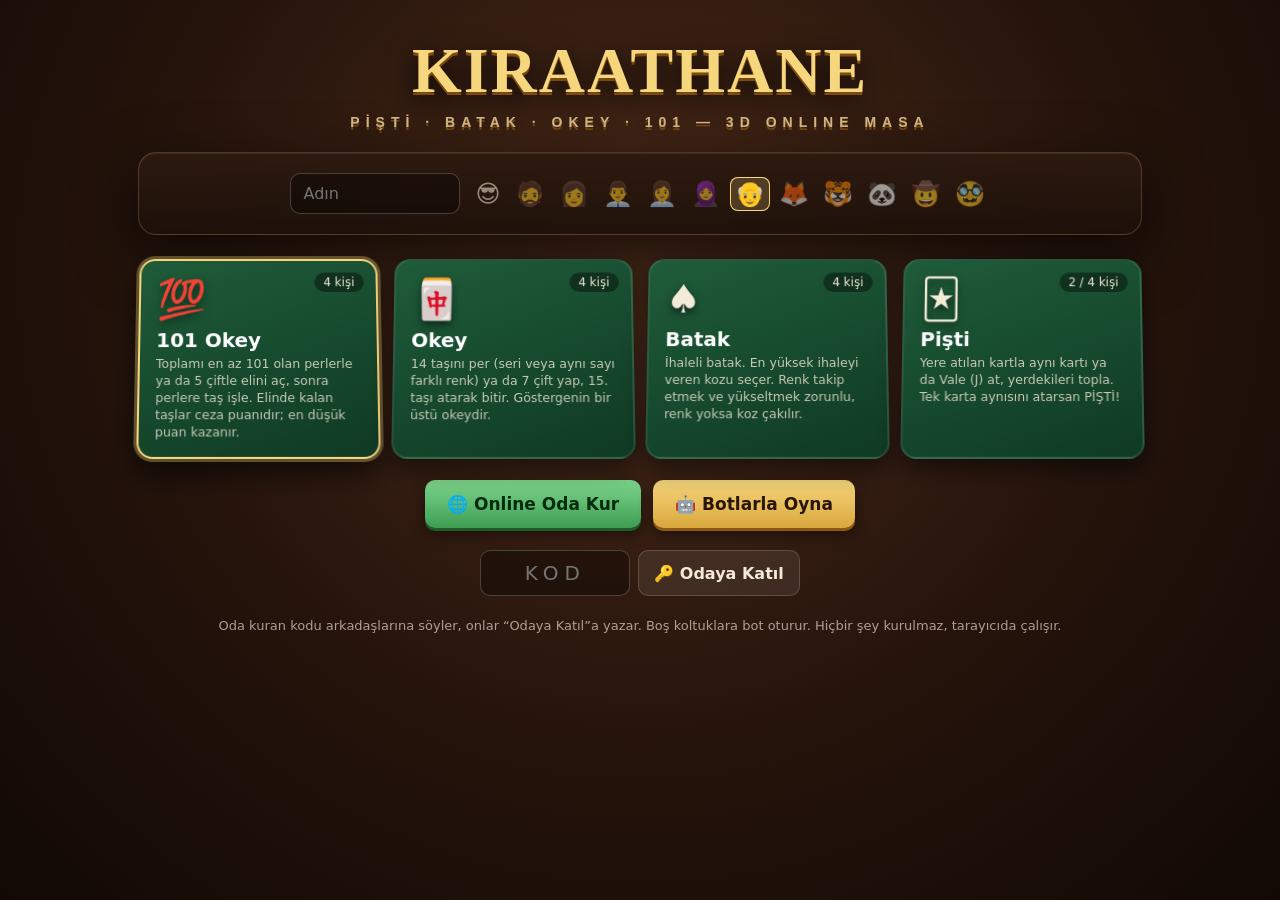
==== commit ddf60a20: "12-13-1 serisi kaldırıldı (1 sadece serinin başında) Co-Authored-By: Claude Opus 5.5 <noreply@anthro" ====
--- a/index.html
+++ b/index.html
@@ -256,12 +256,11 @@
   }
   // seri: aynı renk ardışık
   if (R.length >= 1 && R.every(r => r.c === R[0].c) && new Set(R.map(r => r.n)).size === R.length && L <= 13) {
-    for (const hi of [false, true]) {
-      if (hi && !R.some(r => r.n === 1)) continue;
-      const nums = R.map(r => (r.n === 1 && hi) ? 14 : r.n);
+    for (const hi of [false]) { // 12-13-1 geçerli değil: 1 sadece serinin başında
+      const nums = R.map(r => r.n);
       const mn = Math.min(...nums), mx = Math.max(...nums);
       if (mx - mn + 1 - R.length > W.length) continue;
-      const maxEnd = (mn === 1) ? 13 : 14;
+      const maxEnd = 13;
       let s = Math.min(mn, maxEnd - L + 1);
       if (s < Math.max(1, mx - L + 1)) continue;
       const order = []; let wi = 0, value = 0;
@@ -316,7 +315,6 @@
       return out;
     };
     chain(1, t.n);
-    if (t.n === 1) chain(-1, 14); // 12-13-1
     memo.set(key, best); return best;
   }
   const r = rec((1 << N) - 1, wild.length);
@@ -343,7 +341,7 @@
   for (const o of hand) { if (o === id) continue; if (isWild(o, x)) continue; const f = effT(o, x);
     if (f.c === e.c && f.n === e.n) u += 2;
     else if (f.n === e.n) u += 3;
-    else if (f.c === e.c) { const d = Math.abs(f.n - e.n); if (d === 1 || d === 12) u += 4; else if (d === 2 || d === 11) u += 2; } }
+    else if (f.c === e.c) { const d = Math.abs(f.n - e.n); if (d === 1) u += 4; else if (d === 2) u += 2; } }
   return u;
 }
 function handQuality(hand, x) {
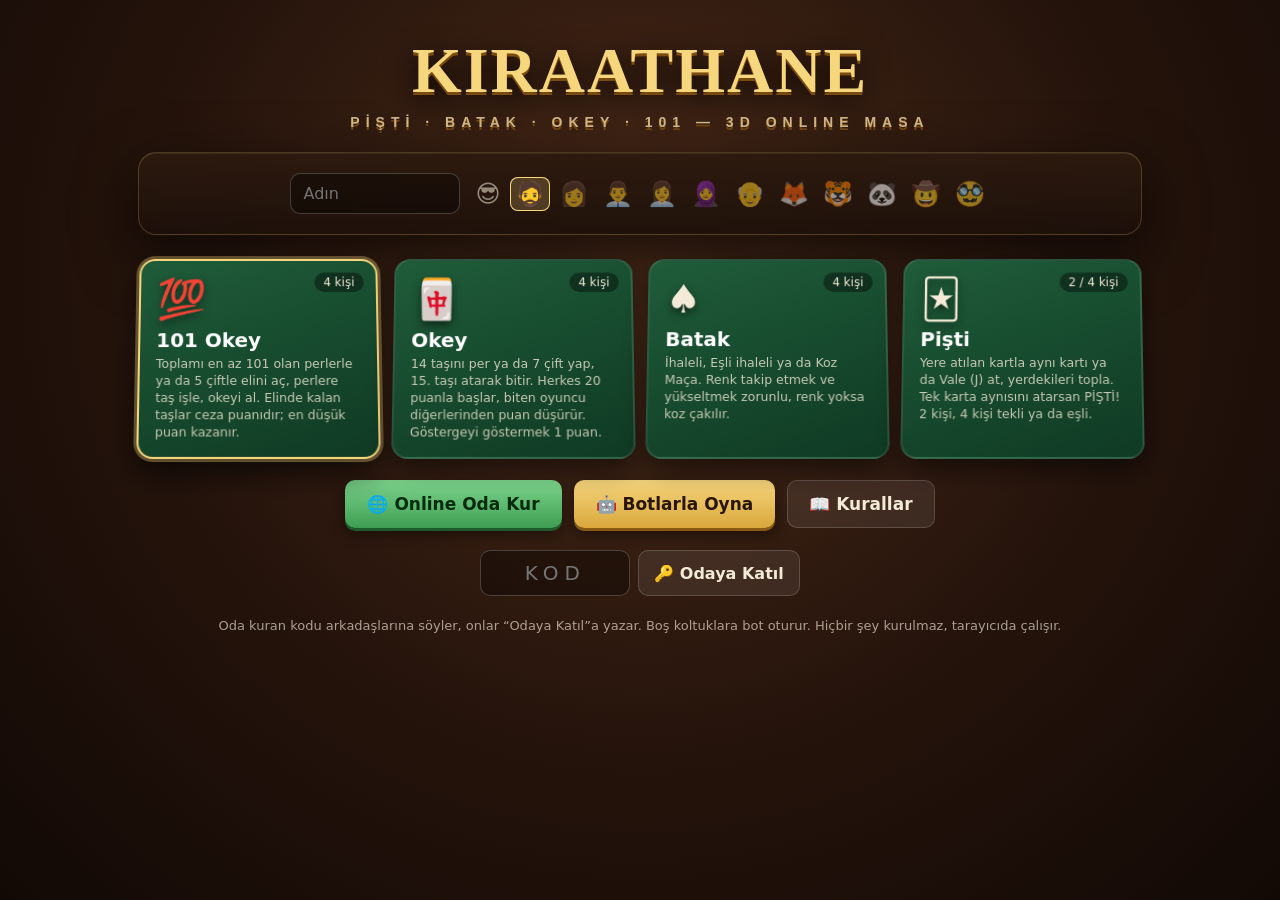
==== commit bf0084dc: "Kurallar: popüler uygulamalara göre güncellendi + Kurallar ekranı ve KURALLAR.md - 101: katlamalı/ka" ====
--- a/index.html
+++ b/index.html
@@ -150,6 +150,17 @@
 body.tilesMode #actions{bottom:196px}
 body.tilesMode #status{bottom:240px}
 body.tilesMode .p0{bottom:200px}
+
+.rulesPanel{width:min(820px,96vw)}
+.rtabs{display:flex;gap:6px;flex-wrap:wrap;margin-bottom:12px}
+#rBody{font-size:14.5px;line-height:1.55;max-height:64vh;overflow:auto;padding-right:6px}
+#rBody h3{font:700 24px Georgia,serif;color:#f7d77d;margin:4px 0 8px}#rBody h4{color:#f7d77d;margin:14px 0 6px;font-size:16px}
+#rBody ul{padding-left:20px;margin:4px 0}#rBody li{margin:3px 0}#rBody p{margin:6px 0}
+table.rtbl{border-collapse:collapse;margin:8px 0;width:100%;font-size:13.5px}table.rtbl td,table.rtbl th{border:1px solid #ffffff22;padding:6px 8px;text-align:left}table.rtbl th{background:#f7d77d22;color:#f7d77d}
+a.dl{display:inline-block;padding:10px 16px;border-radius:10px;background:#ffffff14;color:#f3ead7;text-decoration:none;font-weight:600;box-shadow:inset 0 0 0 1px #ffffff2a}
+.plate .tm{font-size:10px;padding:1px 6px;border-radius:8px;margin-left:4px;background:#ffffff22}
+.plate .clock{position:absolute;top:-8px;right:-6px;background:#c62828;color:#fff;font-weight:800;font-size:12px;border-radius:12px;padding:2px 7px;box-shadow:0 2px 6px #0008}
+.plate .clock.ok{background:#2e7d32}
 </style></head><body>
 <div id="home" class="screen on">
   <div class="homeWrap">
@@ -162,6 +173,7 @@
     <div class="homeBtns">
       <button id="bHost" class="green">🌐 Online Oda Kur</button>
       <button id="bSolo">🤖 Botlarla Oyna</button>
+      <button id="bRulesHome" class="ghost">📖 Kurallar</button>
     </div>
     <div class="joinRow">
       <input id="joinCode" maxlength="4" placeholder="KOD">
@@ -200,6 +212,7 @@
   <div id="info"></div>
   <div id="log"></div>
   <div id="topbar">
+    <button class="sm ghost" id="bRules" title="Kurallar">📖</button>
     <button class="sm ghost" id="bChat">💬</button>
     <button class="sm ghost" id="bSound">🔊</button>
     <button class="sm ghost" id="bScore">📊</button>
@@ -214,11 +227,13 @@
 
 <div class="modal" id="mSum"><div class="panel"><h2 id="sumT"></h2><div id="sumB"></div><div class="homeBtns" style="margin-top:14px" id="sumBtns"></div></div></div>
 <div class="modal" id="mMsg"><div class="panel"><h2 id="msgT"></h2><p id="msgB" style="text-align:center;line-height:1.5"></p><div class="homeBtns" style="margin-top:14px"><button id="msgOk">Tamam</button></div></div></div>
+<div class="modal" id="mRules"><div class="panel rulesPanel"><div class="rtabs" id="rTabs"></div><div id="rBody"></div><div class="homeBtns" style="margin-top:12px"><a class="dl" id="rDl" download="KIRAATHANE-Kurallar.md">⬇ Kuralları indir</a><button id="rClose">Kapat</button></div></div></div>
 <div id="toast"></div>
 <div id="big"></div>
 
 <script>
 "use strict";
+const RULES_HTML={"okey101": "<h3>💯 101 Okey</h3>\n<p><b>Oyuncu:</b> 4 kişi · <b>Taş:</b> 106 (1–13 arası, 4 renk, her taştan 2 tane + 2 sahte okey) · <b>Kazanan:</b> oyun sonunda <b>en düşük</b> puana sahip olan.</p>\n<h4>Dağıtım, gösterge ve okey</h4>\n<ul>\n<li>Her oyuncuya 21 taş dağıtılır; oyunu başlatan oyuncu 22 taş alır ve ilk hamlesi taş atmaktır.</li>\n<li>Ortadan bir taş açılır: <b>gösterge</b>. Göstergeyle aynı renkte ve bir büyük sayıdaki taş o elin <b>okeyidir</b> (joker). Gösterge 13 ise okey aynı rengin 1'idir.</li>\n<li>Okey her taşın yerine geçebilir. <b>Sahte okey (★)</b> joker değildir; sadece o elin okey taşının yerine (rengi ve sayısıyla) kullanılır.</li>\n<li>Oyun saat yönünün tersine döner; her el başlatan oyuncu bir sağa kayar.</li>\n</ul>\n<h4>Perler</h4>\n<ul>\n<li><b>Seri:</b> aynı renkte en az 3 ardışık taş (ör. kırmızı 4-5-6). <b>1 sadece serinin başında olabilir; 12-13-1 geçersizdir.</b> Seri iki ucundan uzatılabilir.</li>\n<li><b>Küt (aynı sayı):</b> aynı sayının farklı renklerinden 3 ya da 4 taş. Aynı renk iki kez olamaz.</li>\n<li><b>Çift:</b> aynı renk ve sayıdan iki taş (biri okey olabilir). Çiftler uzatılamaz.</li>\n</ul>\n<h4>Sıra</h4>\n<ul>\n<li><b>Çek:</b> ortadan bir taş çek ya da solundaki oyuncunun son attığı taşı al.</li>\n<li><b>Aç / indir / işle</b> (isteğe bağlı).</li>\n<li><b>At:</b> bir taş at. Her tur, son tur dahil, taş atarak biter; elindeki bütün taşları yere indirip atmadan bitiremezsin.</li>\n</ul>\n<h4>El açmak</h4>\n<ul>\n<li><b>Seriden açma:</b> aynı turda yere indirdiğin perlerin toplamı en az <b>101</b> olmalı. Taşlar üzerindeki sayı kadar sayılır, okey yerine geçtiği taşın değerini alır.</li>\n<li><b>Çiftten açma:</b> aynı turda en az <b>5 çift</b> indirirsin; sayıların önemi yoktur.</li>\n<li><b>Katlamalı (varsayılan):</b> her yeni açış bir öncekini geçmelidir. Biri 120 ile açtıysa sonraki seriden açış en az 121, biri 6 çiftle açtıysa sonraki çift açış en az 7 çift olmalı. Seri ve çift ayrı sayılır. <b>Katlamasız</b> modda sınır hep 101 / 5 çifttir.</li>\n<li>Seriden açan sonra çift indiremez. Çiftten açan yeni seri/küt kuramaz ama masadaki perlere taş işleyebilir ve yeni çift indirebilir.</li>\n<li><b>Siler (varsayılan açık):</b> 150 ve üzeri seriyle ya da 7 ve üzeri çiftle açan oyuncu <b>−101 ödül</b> alır.</li>\n</ul>\n<h4>Yandan taş almak</h4>\n<ul>\n<li>Soldan aldığın taşı <b>aynı turda kullanmak zorundasın</b> (açarken ya da açtıysan per/işleme olarak). Elde tutamazsın.</li>\n<li>Kullanamazsan hiçbir şey indirmeden <b>geri verebilir</b> ve ortadan çekebilirsin; cezası yoktur. Yere taş indirdikten sonra geri verirsen <b>101 ceza</b> yazılır.</li>\n<li><b>Yere atılan okey alınamaz.</b></li>\n</ul>\n<h4>İşlemek ve okey almak</h4>\n<ul>\n<li>Elini açtıktan sonra masadaki herkesin perine uyan taşları ekleyebilirsin (seriye uç, kütte eksik renk).</li>\n<li><b>Okey alma:</b> masadaki bir perde okeyin yerine geçtiği gerçek taş sende varsa onu koyup okeyi eline alırsın. Kütlerde bu, 4 renk tamamlanmışsa olur. Okeyi o pere koyan başka bir oyuncuysa ona <b>101 ceza</b> yazılır.</li>\n</ul>\n<h4>Cezalar (her biri 101)</h4>\n<ul>\n<li><b>Okey atmak.</b></li>\n<li><b>İşlek taş atmak:</b> masadaki bir pere işlenebilecek taşı atmak (henüz açmamış olsan bile). Bitiriş taşı hariç.</li>\n<li>Okeyi masada başkasına aldırmak (yukarıda).</li>\n</ul>\n<h4>El sonu ve puanlama</h4>\n<p>Elini bitiren (son taşını atan) oyuncu <b>−101</b> alır. Diğerleri:</p>\n<table class=\"rtbl\"><tr><th>Durum</th><th>Açan oyuncu</th><th>Çiftten açan</th><th>Açamayan</th></tr><tr><td>Normal bitiş</td><td>eldeki taşların toplamı</td><td>toplam × 2</td><td>202</td></tr><tr><td>Okey atarak bitiş (bitiren −202)</td><td>toplam × 2</td><td>toplam × 4</td><td>404</td></tr><tr><td>Çiftten bitiş (bitiren −202)</td><td>toplam × 2</td><td>toplam × 4</td><td>404</td></tr><tr><td>Çiftten + okeyle bitiş (bitiren −404)</td><td>toplam × 4</td><td>toplam × 8</td><td>404</td></tr></table>\n<ul>\n<li>Elde kalan <b>okey 101</b> sayılır.</li>\n<li><b>Elden bitme:</b> daha kimse açmamışken bir oyuncu tek turda açıp bitirirse bitiren −202, diğer herkes <b>404</b> (okeyle bitirirse −404 / <b>808</b>).</li>\n<li><b>Deste biterse:</b> kimse açmadıysa o el yazılmaz. Açan varsa açamayanlara 202, açanlara elindeki taşlar yazılır; bitiren olmaz.</li>\n<li>Elde yazılan cezalar (okey atma, işlek taş, siler) o elin puanına eklenir.</li>\n<li>Belirlenen el sayısı oynanır, <b>toplamı en düşük olan kazanır.</b></li>\n</ul>\n<p><b>Oyundaki ayarlar:</b> El sayısı (1/3/5/7/9/11) · Katlamalı / Katlamasız · Siler açık/kapalı · Hamle süresi.</p>", "okey": "<h3>🀄 Okey (Düz Okey)</h3>\n<p><b>Oyuncu:</b> 4 kişi · <b>Taş:</b> 106 · <b>Kazanan:</b> puanı 0'a ilk düşen olunca, o an <b>en yüksek</b> puana sahip oyuncu.</p>\n<h4>Dağıtım</h4>\n<ul>\n<li>Herkese 14 taş; oyunu başlatan 15 taş alır ve ilk hamlesi taş atmaktır.</li>\n<li>Gösterge ve okey 101'deki gibidir (göstergenin bir üstü okey, 13'ün üstü 1). Sahte okey (★) okey taşının yerine geçer.</li>\n</ul>\n<h4>Sıra</h4>\n<ul>\n<li>Ortadan çek <b>ya da</b> solundakinin attığı son taşı al, sonra bir taş at. Atılan okey alınabilir.</li>\n<li>Ortada taş biterse el <b>berabere</b> biter, puan değişmez.</li>\n</ul>\n<h4>Bitirmek</h4>\n<ul>\n<li>15 taşın 14'ü perlere (seri ya da küt; <b>12-13-1 yok</b>) ya da <b>7 çifte</b> dizilmişken 15. taşı atarak bitirirsin. Perleri yere açmak yoktur, el bittiğinde gösterilir.</li>\n</ul>\n<h4>Puanlama (20'den düşme)</h4>\n<p>Herkes <b>20 puanla</b> başlar (ayar: 20/12/6). El bitince bitiren <b>dışındaki</b> herkesten düşülür:</p>\n<table class=\"rtbl\"><tr><th>Bitiş</th><th>Diğerlerinden düşülen</th></tr><tr><td>Normal</td><td>2</td></tr><tr><td>Okey atarak</td><td>4</td></tr><tr><td>Çiftten (7 çift)</td><td>4</td></tr><tr><td>Çiftten + okey atarak</td><td>8</td></tr></table>\n<ul>\n<li><b>Gösterge:</b> elinde göstergenin aynısı olan oyuncu ilk hamlesini yapmadan önce onu gösterirse diğer herkesten <b>1 puan</b> düşülür.</li>\n<li>Bir oyuncunun puanı 0 ya da altına inince oyun biter; en yüksek puanlı kazanır.</li>\n</ul>\n<p><b>Oyundaki ayarlar:</b> Başlangıç puanı (20/12/6) · Hamle süresi.</p>", "batak": "<h3>♠️ Batak</h3>\n<p><b>Oyuncu:</b> 4 kişi · <b>Deste:</b> 52 kart, as en büyük · <b>Kazanan:</b> belirlenen el sayısı sonunda en yüksek puan.</p>\n<h4>Modlar</h4>\n<ul>\n<li><b>İhaleli (tekli):</b> herkes kendi için oynar; ihaleyi alan kozu seçer.</li>\n<li><b>Eşli ihaleli:</b> karşılıklı oturanlar takımdır; ihale takımın toplam eliyle tutturulur.</li>\n<li><b>Koz Maça:</b> ihale yok, koz her zaman <b>maça</b>. Herkes kaç el alacağını söyler.</li>\n</ul>\n<h4>İhale (İhaleli ve Eşli)</h4>\n<ul>\n<li>13'er kart dağıtılır. Dağıtanın sağındaki başlayarak herkes bir öncekinden <b>yüksek</b> bir sayı söyler ya da <b>pas</b> der. Pas diyen tekrar giremez.</li>\n<li>En düşük ihale <b>5</b> (ayar: 4). Kimse ihaleye girmezse ihale <b>4</b> ile dağıtana kalır.</li>\n<li>İhaleyi alan kozu seçer ve ilk eli o açar.</li>\n</ul>\n<h4>Oyun kuralları (tüm modlar)</h4>\n<ul>\n<li>Koz henüz oynanmadıysa ele kozla başlanamaz (elinde sadece koz kalmadıysa).</li>\n<li>Yerdeki rengi <b>takip etmek zorundasın</b>.</li>\n<li>Aynı renkten yerdekinden <b>büyük</b> kartın varsa onu oynamak zorundasın (<b>yükseltme</b>). Yoksa o renkten istediğini atarsın.</li>\n<li>O renk sende yoksa <b>koz çakmak zorundasın</b>. Yerde koz varsa ve daha büyük kozun varsa onu atmalısın.</li>\n<li>Renk yerine koz çakılmışsa ve sende o renk varsa, o renkten istediğin kartı atabilirsin (yükseltme gerekmez).</li>\n<li>Renk de koz da yoksa istediğin kartı atarsın.</li>\n<li>Eli yerdeki en büyük koz, koz yoksa açılan rengin en büyük kartı alır; eli alan sonraki eli açar.</li>\n</ul>\n<h4>Puanlama</h4>\n<p><b>Onluk (×10, varsayılan — popüler uygulamalardaki gibi):</b></p>\n<ul>\n<li>İhaleyi (ya da sözünü) tutturan: <b>10 × ihale + fazla eller</b>. Tutturamayan (<b>batan</b>): <b>−10 × ihale</b>.</li>\n<li>İhaleye girmeyenler aldıkları el kadar puan alır; <b>hiç el alamayan</b> −10 × ihale yer.</li>\n<li>Eşlide aynı hesap takımın toplam eliyle yapılır ve iki ortağa da yazılır.</li>\n</ul>\n<p><b>Basit:</b> tutturan aldığı el kadar, batan −ihale; diğerleri aldığı el kadar.</p>\n<p><b>Koz Maça:</b> herkes kendi sözüne göre yukarıdaki gibi puan alır.</p>\n<p><b>Oyundaki ayarlar:</b> Mod · El sayısı (4/8/12/16) · En düşük ihale (5/4) · Puanlama (Onluk/Basit) · Hamle süresi.</p>", "pisti": "<h3>🃏 Pişti</h3>\n<p><b>Oyuncu:</b> 2 ya da 4 kişi (4 kişide <b>eşli</b> ya da tekli) · <b>Deste:</b> 52 kart · <b>Kazanan:</b> el sonunda hedef puana (101; ayar 51/151) ilk ulaşan. İki taraf aynı elde geçerse puanı yüksek olan kazanır.</p>\n<h4>Dağıtım</h4>\n<ul>\n<li>Ortaya 4 kart konur: 3'ü kapalı, en üstteki açık. Açık kart vale çıkarsa yerine başka kart açılır.</li>\n<li>Herkese 4'er kart dağıtılır. Kartlar bitince deste bitene kadar 4'er kart daha dağıtılır (yere kart konmaz).</li>\n</ul>\n<h4>Oynanış</h4>\n<ul>\n<li>Sırası gelen bir kart atar. Attığın kart yerdeki <b>en üst kartla aynı</b> ise (ör. 7'ye 7) yerdeki <b>bütün kartları</b> alırsın.</li>\n<li><b>Vale (J)</b> her zaman yerdekilerin hepsini alır.</li>\n<li>Eşleşmeyen kart yığının üstüne konur.</li>\n<li>İlk toplayan, başlangıçtaki kapalı 3 kartı da alır.</li>\n<li>Son kart oynandığında yerde kalanlar <b>en son toplayan</b> tarafa gider.</li>\n</ul>\n<h4>Pişti</h4>\n<ul>\n<li>Yerde <b>tek kart</b> varken aynısını atarak almak <b>pişti</b>dir: <b>10 puan</b>.</li>\n<li>Tek valeyi valeyle almak <b>vale piştisi</b>: <b>20 puan</b>.</li>\n<li>Valeyle tek (vale olmayan) kartı almak pişti sayılmaz.</li>\n<li>Elin en <b>son kartıyla</b> yapılan pişti sayılmaz (normal toplama olur).</li>\n</ul>\n<h4>El sonu puanları</h4>\n<table class=\"rtbl\"><tr><th>Kart / durum</th><th>Puan</th></tr><tr><td>Her as</td><td>1</td></tr><tr><td>Her vale</td><td>1</td></tr><tr><td>Sinek 2'li (♣2)</td><td>2</td></tr><tr><td>Karo 10'lu (♦10)</td><td>3</td></tr><tr><td>En çok kart toplayan</td><td>3 (eşitlikte kimse almaz)</td></tr><tr><td>Her pişti / vale piştisi</td><td>10 / 20</td></tr></table>\n<p>Eşli oyunda iki ortağın kartları ve puanları birlikte sayılır.</p>\n<p><b>Oyundaki ayarlar:</b> Oyuncu sayısı (2/4) · 4 kişide Eşli/Tekli · Oyun sonu (51/101/151) · Hamle süresi.</p>", "_common": "<h3>Ortak özellikler (popüler uygulamalardan örnek alınan)</h3>\n<ul>\n<li><b>Online oda:</b> 4 harfli kodla katılım, boş koltuklara bot. Kopan oyuncunun yerine bot oynar; aynı isimle dönen yerini geri alır.</li>\n<li><b>Hamle süresi</b> (ayar: yok/20/30/60 sn): süre dolunca hamleyi bot yapar.</li>\n<li><b>Otomatik diz:</b> Seri Diz / Çift Diz, taşları sürükleyerek düzenleme, 101'de dizili per toplamı.</li>\n<li>Sohbet, emojiler, el sonu özet tablosu, açık eller.</li>\n</ul>\n<h3>Kaynaklar</h3>\n<ul>\n<li>pagat.com — Okey 101, Pişti kuralları</li>\n<li>Altinstar — Okey 101 resmi kuralları</li>\n<li>okey.gg — 101 (katlamalı mod, okey alma, siler, elden bitme)</li>\n<li>Wikipedia — Okey (20 puan düşme sistemi)</li>\n<li>App Store açıklamaları — Zynga 101 Okey Plus / Okey Plus, Batak Club, Fuzzy Batak &amp; Pişti, Batak İhaleli kural listesi</li>\n</ul>"};
 /* ===================== ORTAK MOTOR ===================== */
 const GAMES = {};
 function shuffle(a) { for (let i = a.length - 1; i > 0; i--) { const j = Math.random() * (i + 1) | 0; [a[i], a[j]] = [a[j], a[i]]; } return a; }
@@ -355,10 +370,11 @@
 /* ===================== PİŞTİ ===================== */
 GAMES.pisti = {
   name: 'Pişti', icon: '🃏', players: [2, 4], kind: 'cards',
-  desc: 'Yere atılan kartla aynı kartı ya da Vale (J) at, yerdekileri topla. Tek karta aynısını atarsan PİŞTİ!',
-  opts: { target: { label: 'Oyun sonu', values: [51, 101, 151], def: 101, fmt: v => v + ' sayı' } },
+  desc: 'Yere atılan kartla aynı kartı ya da Vale (J) at, yerdekileri topla. Tek karta aynısını atarsan PİŞTİ! 2 kişi, 4 kişi tekli ya da eşli.',
+  opts: { target: { label: 'Oyun sonu', values: [51, 101, 151], def: 101, fmt: v => v + ' sayı' },
+    teams: { label: '4 kişide', values: [1, 0], def: 1, fmt: v => v ? 'Eşli (karşılıklı)' : 'Tekli' } },
   create(o, n) {
-    const s = { g: 'pisti', n, target: o.target || 101, scores: Array(n).fill(0), dealer: Math.random() * n | 0, round: 0, log: [], over: false };
+    const s = { g: 'pisti', n, teams: n === 4 && (o.teams === undefined ? 1 : +o.teams) ? 1 : 0, target: o.target || 101, scores: Array(n).fill(0), dealer: Math.random() * n | 0, round: 0, log: [], over: false };
     this.newRound(s); return s;
   },
   newRound(s) {
@@ -379,7 +395,8 @@
     s.pile.push(c); s.ev = { type: 'play', seat, card: c, k: Math.random() };
     if (top !== undefined && (cRank(c) === cRank(top) || cRank(c) === 11)) {
       const nm = '{' + seat + '}';
-      if (s.pile.length === 2 && cRank(c) === cRank(top)) {
+      const lastCard = !s.deck.length && s.hands.every(x => !x.length);
+      if (s.pile.length === 2 && cRank(c) === cRank(top) && !lastCard) {
         const pts = cRank(c) === 11 ? 20 : 10; s.pisti[seat] += pts; s.ev.pisti = pts; s.log.unshift(`${nm} PİŞTİ yaptı! +${pts}`);
       } else s.log.unshift(`${nm} ${s.pile.length} kartı topladı`);
       s.ev.capture = seat; s.ev.ids = s.pile.slice(); s.cap[seat].push(...s.pile); s.pile = []; s.hidden = 0; s.lastCap = seat;
@@ -393,23 +410,23 @@
   },
   endRound(s) {
     if (s.pile.length && s.lastCap >= 0) { s.cap[s.lastCap].push(...s.pile); s.log.unshift(`Kalan ${s.pile.length} kart son toplayan {${s.lastCap}} oyuncusuna`); s.pile = []; }
-    const pts = s.cap.map((cs, i) => {
-      let p = s.pisti[i];
-      for (const c of cs) { const r = cRank(c), su = cSuit(c); if (r === 14 || r === 11) p += 1; if (r === 2 && su === 3) p += 2; if (r === 10 && su === 2) p += 3; }
-      return p;
-    });
-    const mx = Math.max(...s.cap.map(c => c.length)); const who = s.cap.map((c, i) => c.length === mx ? i : -1).filter(i => i >= 0);
-    if (who.length === 1) pts[who[0]] += 3;
-    s.roundPts = pts; pts.forEach((p, i) => s.scores[i] += p);
-    s.summary = { title: `${s.round}. El Sonucu`, rows: pts.map((p, i) => ({ seat: i, cells: [s.cap[i].length + ' kart', s.pisti[i] ? s.pisti[i] + ' pişti puanı' : '', '+' + p], total: s.scores[i] })) };
-    const best = Math.max(...s.scores);
-    if (best >= s.target && s.scores.filter(x => x === best).length === 1) { s.phase = 'over'; s.over = true; s.winner = s.scores.indexOf(best); s.summary.title = 'Oyun Bitti'; }
+    const tm = i => s.teams ? i % 2 : i, T = s.teams ? 2 : s.n;
+    const cardPts = s.cap.map((cs, i) => { let p = s.pisti[i]; for (const c of cs) { const r = cRank(c), su = cSuit(c); if (r === 14 || r === 11) p += 1; if (r === 2 && su === 3) p += 2; if (r === 10 && su === 2) p += 3; } return p; });
+    const tCards = Array(T).fill(0), tPts = Array(T).fill(0);
+    s.cap.forEach((cs, i) => { tCards[tm(i)] += cs.length; tPts[tm(i)] += cardPts[i]; });
+    const mx = Math.max(...tCards), who = tCards.map((c, t) => c === mx ? t : -1).filter(t => t >= 0);
+    if (who.length === 1) tPts[who[0]] += 3;
+    const pts = s.cap.map((_, i) => tPts[tm(i)]);
+    pts.forEach((p, i) => s.scores[i] += p); s.roundPts = pts;
+    s.summary = { title: `${s.round}. El Sonucu`, rows: pts.map((p, i) => ({ seat: i, cells: [(s.teams ? `Takım ${tm(i) + 1} · ` : '') + s.cap[i].length + ' kart', s.pisti[i] ? s.pisti[i] + ' pişti puanı' : '', '+' + (s.teams ? cardPts[i] + ' (takım +' + p + ')' : p)], total: s.scores[i] })) };
+    const best = Math.max(...s.scores), leaders = new Set(s.scores.map((x, i) => x === best ? tm(i) : -1).filter(t => t >= 0));
+    if (best >= s.target && leaders.size === 1) { s.phase = 'over'; s.over = true; s.winner = s.scores.indexOf(best); s.winTeam = s.teams ? [...leaders][0] : -1; s.summary.title = 'Oyun Bitti'; }
     else s.phase = 'roundEnd';
   },
   auto(s) { return s.phase === 'roundEnd' ? 7000 : null; },
   advance(s) { if (s.phase === 'roundEnd') this.newRound(s); },
   view(s, seat) {
-    return { g: 'pisti', n: s.n, phase: s.phase, turn: s.turn, round: s.round, target: s.target, scores: s.scores, log: s.log.slice(0, 6),
+    return { g: 'pisti', n: s.n, teams: s.teams, winTeam: s.winTeam, phase: s.phase, turn: s.turn, round: s.round, target: s.target, scores: s.scores, log: s.log.slice(0, 6),
       hand: s.hands[seat] ? s.hands[seat].slice() : [], counts: s.hands.map(h => h.length), deck: s.deck.length,
       pile: s.pile.map((c, i) => i < s.hidden ? -1 : c), cap: s.cap.map(c => c.length), pisti: s.pisti, ev: s.ev, summary: s.summary, over: s.over, winner: s.winner,
       legal: seat === s.turn && s.phase === 'play' ? s.hands[seat].slice() : [] };
@@ -434,10 +451,13 @@
 /* ===================== BATAK (İhaleli) ===================== */
 GAMES.batak = {
   name: 'Batak', icon: '♠️', players: [4], kind: 'cards',
-  desc: 'İhaleli batak. En yüksek ihaleyi veren kozu seçer. Renk takip etmek ve yükseltmek zorunlu, renk yoksa koz çakılır.',
-  opts: { rounds: { label: 'El sayısı', values: [4, 8, 12, 16], def: 8, fmt: v => v + ' el' }, minBid: { label: 'En düşük ihale', values: [4, 5], def: 4, fmt: v => v } },
+  desc: 'İhaleli, Eşli ihaleli ya da Koz Maça. Renk takip etmek ve yükseltmek zorunlu, renk yoksa koz çakılır.',
+  opts: { mode: { label: 'Mod', values: [0, 1, 2], def: 0, fmt: v => ['İhaleli (tekli)', 'Eşli ihaleli', 'Koz Maça'][v] },
+    rounds: { label: 'El sayısı', values: [4, 8, 12, 16], def: 8, fmt: v => v + ' el' },
+    minBid: { label: 'En düşük ihale', values: [5, 4], def: 5, fmt: v => v },
+    scoring: { label: 'Puanlama', values: [1, 0], def: 1, fmt: v => v ? 'Onluk (×10)' : 'Basit' } },
   create(o, n) {
-    const s = { g: 'batak', n: 4, rounds: o.rounds || 8, minBid: o.minBid || 4, scores: [0, 0, 0, 0], dealer: Math.random() * 4 | 0, round: 0, log: [], over: false };
+    const s = { g: 'batak', n: 4, mode: +o.mode || 0, scoring: o.scoring === undefined ? 1 : +o.scoring, rounds: o.rounds || 8, minBid: o.minBid || 5, scores: [0, 0, 0, 0], dealer: Math.random() * 4 | 0, round: 0, log: [], over: false };
     this.newRound(s); return s;
   },
   newRound(s) {
@@ -468,13 +488,20 @@
   },
   act(s, seat, a) {
     if (seat !== s.turn) return 'Sıra sende değil';
+    if (s.phase === 'bid' && s.mode === 2) { // koz maça: herkes kaç el alacağını söyler, koz maça
+      if (a.type !== 'bid' || a.bid === 'pass') return 'Kaç el alacağını söyle';
+      const b = a.bid | 0; if (b < 1 || b > 13) return 'Geçersiz'; s.bids[seat] = b; s.log.unshift(`{${seat}} ${b} el dedi`);
+      if (s.bids.every(x => x !== null)) { s.trump = 0; s.phase = 'play'; s.turn = (s.dealer + 1) % 4; s.log.unshift('Koz: ♠ Maça'); s.ev = { type: 'trump', k: Math.random() }; }
+      else s.turn = (s.turn + 1) % 4;
+      return null;
+    }
     if (s.phase === 'bid') {
       if (a.type !== 'bid') return 'İhale bekleniyor';
       if (a.bid === 'pass') { s.bids[seat] = 'pass'; s.log.unshift(`{${seat}} pas geçti`); }
       else { const b = a.bid | 0; if (b < Math.max(s.minBid, s.curBid + 1) || b > 13) return 'Geçersiz ihale'; s.bids[seat] = b; s.curBid = b; s.bidder = seat; s.log.unshift(`{${seat}} ${b} dedi`); }
       const active = [0, 1, 2, 3].filter(i => s.bids[i] !== 'pass');
       if (active.length === 1 && s.bidder === active[0]) return this.wonBid(s, active[0]);
-      if (active.length === 0) { s.bidder = s.dealer; s.curBid = s.minBid; s.bids[s.dealer] = s.minBid; s.log.unshift(`Herkes pas, ihale dağıtana (${s.minBid})`); return this.wonBid(s, s.dealer); }
+      if (active.length === 0) { s.bidder = s.dealer; s.curBid = 4; s.bids[s.dealer] = 4; s.log.unshift('Herkes pas, ihale dağıtana kaldı (4)'); return this.wonBid(s, s.dealer); }
       let t = s.turn; do { t = (t + 1) % 4; } while (s.bids[t] === 'pass'); s.turn = t;
       if (active.length === 1 && s.bidder < 0) { /* tek kalan henüz söylemedi */ }
       return null;
@@ -510,16 +537,29 @@
       if (s.hands.every(h => !h.length)) this.endRound(s);
     } else if (s.phase === 'roundEnd') this.newRound(s);
   },
+  // puan: ihale/söz tuttu mu
+  contract(s, bid, got) { return s.scoring ? (got >= bid ? 10 * bid + (got - bid) : -10 * bid) : (got >= bid ? got : -bid); },
   endRound(s) {
-    const pts = s.tricks.map((t, i) => i === s.bidder ? (t >= s.curBid ? t : -s.curBid) : t);
+    let pts, notes = [];
+    if (s.mode === 2) pts = s.tricks.map((t, i) => this.contract(s, s.bids[i], t));
+    else if (s.mode === 1) {
+      const bt = s.bidder % 2, tt = [s.tricks[0] + s.tricks[2], s.tricks[1] + s.tricks[3]];
+      const tp = [0, 1].map(t => t === bt ? this.contract(s, s.curBid, tt[t]) : (s.scoring && tt[t] === 0 ? -10 * s.curBid : tt[t]));
+      pts = [0, 1, 2, 3].map(i => tp[i % 2]); notes = tt;
+      s.log.unshift(tt[bt] >= s.curBid ? `Takım ${bt + 1} ihaleyi çıkardı (${tt[bt]})` : `Takım ${bt + 1} BATTI! (${tt[bt]}/${s.curBid})`);
+    } else {
+      pts = s.tricks.map((t, i) => i === s.bidder ? this.contract(s, s.curBid, t) : (s.scoring && t === 0 ? -10 * s.curBid : t));
+      s.log.unshift(s.tricks[s.bidder] >= s.curBid ? `{${s.bidder}} ihaleyi çıkardı` : `{${s.bidder}} BATTI! (-${s.scoring ? 10 * s.curBid : s.curBid})`);
+    }
     pts.forEach((p, i) => s.scores[i] += p);
-    s.log.unshift(s.tricks[s.bidder] >= s.curBid ? `{${s.bidder}} ihaleyi çıkardı` : `{${s.bidder}} BATTI! (-${s.curBid})`);
-    s.summary = { title: `${s.round}. El Sonucu`, rows: pts.map((p, i) => ({ seat: i, cells: [s.tricks[i] + ' el aldı', i === s.bidder ? 'İhale ' + s.curBid + (p < 0 ? ' · BATTI' : ' ✔') : '', (p > 0 ? '+' : '') + p], total: s.scores[i] })) };
-    if (s.round >= s.rounds) { s.phase = 'over'; s.over = true; s.winner = s.scores.indexOf(Math.max(...s.scores)); s.summary.title = 'Oyun Bitti'; }
+    s.summary = { title: `${s.round}. El Sonucu`, rows: pts.map((p, i) => ({ seat: i, cells: [s.tricks[i] + ' el aldı' + (s.mode === 1 ? ` (takım ${notes[i % 2]})` : ''),
+      s.mode === 2 ? `Söz ${s.bids[i]}` + (s.tricks[i] >= s.bids[i] ? ' ✔' : ' · BATTI') : (i === s.bidder ? 'İhale ' + s.curBid + (p < 0 ? ' · BATTI' : ' ✔') : (s.mode === 1 && i % 2 === s.bidder % 2 ? 'İhale ortağı' : '')),
+      (p > 0 ? '+' : '') + p], total: s.scores[i] })) };
+    if (s.round >= s.rounds) { s.phase = 'over'; s.over = true; s.winner = s.scores.indexOf(Math.max(...s.scores)); s.winTeam = s.mode === 1 ? s.winner % 2 : -1; s.summary.title = 'Oyun Bitti'; }
     else s.phase = 'roundEnd';
   },
   view(s, seat) {
-    return { g: 'batak', n: 4, phase: s.phase, turn: s.turn, round: s.round, rounds: s.rounds, scores: s.scores, log: s.log.slice(0, 6),
+    return { g: 'batak', n: 4, mode: s.mode, teams: s.mode === 1 ? 1 : 0, winTeam: s.winTeam, scoring: s.scoring, phase: s.phase, turn: s.turn, round: s.round, rounds: s.rounds, scores: s.scores, log: s.log.slice(0, 6),
       hand: (s.hands[seat] || []).slice(), counts: s.hands.map(h => h.length), bids: s.bids, curBid: s.curBid, bidder: s.bidder, minBid: s.minBid,
       trump: s.trump, trick: s.trick, tricks: s.tricks, taken: s.taken.map(t => t.length), ev: s.ev, summary: s.summary, over: s.over, winner: s.winner, trickWinner: s.phase === 'trickEnd' ? s.trickWinner : -1,
       legal: this.legal(s, seat) };
@@ -533,6 +573,9 @@
   },
   bot(s, seat) {
     const h = s.hands[seat];
+    if (s.phase === 'bid' && s.mode === 2) { const by = [0, 1, 2, 3].map(su => h.filter(c => cSuit(c) === su).map(cRank).sort((a, b) => b - a));
+      let e = 0; by.forEach((r, su) => { if (r[0] === 14) e += 1; if (r.includes(13) && r.length >= 2 && su) e += 0.6; }); e += Math.max(0, by[0].length - 3) + by[0].filter(r => r >= 12 && r < 14).length * 0.5;
+      return { type: 'bid', bid: Math.max(1, Math.min(13, Math.round(e))) }; }
     if (s.phase === 'bid') {
       const { e } = this.estimate(h); const need = Math.max(s.minBid, s.curBid + 1);
       if (Math.floor(e + 0.3) >= need && need <= 13) return { type: 'bid', bid: need };
@@ -549,6 +592,8 @@
       if (seat === s.bidder && koz.length >= 3) return { type: 'play', card: koz.sort((a, b) => cRank(b) - cRank(a))[0] };
       return { type: 'play', card: L.slice().sort((a, b) => cRank(a) - cRank(b))[0] };
     }
+    const lowest0 = a => a.slice().sort((x, y) => (cSuit(x) === s.trump) - (cSuit(y) === s.trump) || cRank(x) - cRank(y))[0];
+    if (s.mode === 1) { const cur = this.winner(s); if (cur % 2 === seat % 2) return { type: 'play', card: lowest0(L) }; }
     // kazanabiliyorsa en ucuz kazanan, yoksa en küçük
     const wins = L.filter(c => { const t = s.trick.concat([{ seat, card: c }]); const save = s.trick; s.trick = t; const w = this.winner(s); s.trick = save; return w === seat; });
     const lowest = a => a.slice().sort((x, y) => (cSuit(x) === s.trump) - (cSuit(y) === s.trump) || cRank(x) - cRank(y))[0];
@@ -593,13 +638,21 @@
 
 GAMES.okey = Object.assign({}, okeyBase, {
   name: 'Okey', icon: '🀄',
-  desc: '14 taşını per (seri veya aynı sayı farklı renk) ya da 7 çift yap, 15. taşı atarak bitir. Göstergenin bir üstü okeydir.',
-  opts: { rounds: { label: 'El sayısı', values: [3, 5, 7, 9], def: 5, fmt: v => v + ' el' } },
-  create(o) { const s = { g: 'okey', n: 4, rounds: o.rounds || 5, round: 0, scores: [0, 0, 0, 0], dealer: Math.random() * 4 | 0, log: [], over: false }; this.newRound(s); return s; },
-  newRound(s) { s.round++; this.setupTiles(s, 14); s.summary = null; s.log.unshift(`${s.round}. el başladı`); },
+  desc: '14 taşını per ya da 7 çift yap, 15. taşı atarak bitir. Herkes 20 puanla başlar, biten oyuncu diğerlerinden puan düşürür. Göstergeyi göstermek 1 puan.',
+  opts: { start: { label: 'Başlangıç puanı', values: [20, 12, 6], def: 20, fmt: v => v + ' puan' } },
+  create(o) { const st = o.start || 20; const s = { g: 'okey', n: 4, start: st, round: 0, scores: [st, st, st, st], dealer: Math.random() * 4 | 0, log: [], over: false }; this.newRound(s); return s; },
+  newRound(s) { s.round++; this.setupTiles(s, 14); s.summary = null; s.played = [false, false, false, false]; s.shown = false; s.log.unshift(`${s.round}. el başladı`); },
   turnSeat(s) { return (s.phase === 'draw' || s.phase === 'discard') ? s.turn : -1; },
+  canShow(s, seat) { if (s.shown || s.played[seat] || seat !== s.turn) return false; const I = tile(s.indicator); return s.hands[seat].some(t => t !== s.indicator && !tile(t).fake && tile(t).c === I.c && tile(t).n === I.n); },
   act(s, seat, a) {
     if (seat !== s.turn) return 'Sıra sende değil';
+    if (a.type === 'gosterge') {
+      if (!this.canShow(s, seat)) return 'Gösterge yapamazsın (göstergenin aynısı elinde olmalı, ilk hamlende)';
+      s.shown = true; for (let i = 0; i < 4; i++) if (i !== seat) s.scores[i] -= 1;
+      s.log.unshift(`{${seat}} GÖSTERGE yaptı! Diğerleri -1`); s.ev = { type: 'show', seat, k: Math.random() };
+      if (s.scores.some(p => p <= 0)) return this.endRound(s, -1, 0, ['gösterge']);
+      return null;
+    }
     if (s.phase === 'draw') { if (a.type !== 'draw') return 'Önce taş çek'; const r = this.drawCommon(s, seat, a); return r === 'TOOK' ? null : r; }
     if (s.phase !== 'discard') return 'Bekle';
     const h = s.hands[seat];
@@ -614,12 +667,13 @@
         let pts = 2; const notes = [];
         if (isWild(a.tile, s.x)) { pts *= 2; notes.push('okey atarak'); }
         if (asPairs && !asGroups) { pts *= 2; notes.push('çiftten'); }
-        s.scores[seat] += pts; s.winGroups = asGroups ? g.groups : p.pairs; s.winner = seat;
-        s.log.unshift(`{${seat}} ELİ BİTİRDİ${notes.length ? ' (' + notes.join(', ') + ')' : ''} +${pts}`);
+        for (let i = 0; i < 4; i++) if (i !== seat) s.scores[i] -= pts;
+        s.winGroups = asGroups ? g.groups : p.pairs;
+        s.log.unshift(`{${seat}} ELİ BİTİRDİ${notes.length ? ' (' + notes.join(', ') + ')' : ''}: diğerleri -${pts}`);
         s.ev = { type: 'finish', seat, k: Math.random() };
         return this.endRound(s, seat, pts, notes);
       }
-      h.splice(h.indexOf(a.tile), 1); s.discards[seat].push(a.tile); s.ev = { type: 'discard', seat, tile: a.tile, k: Math.random() };
+      h.splice(h.indexOf(a.tile), 1); s.discards[seat].push(a.tile); s.played[seat] = true; s.ev = { type: 'discard', seat, tile: a.tile, k: Math.random() };
       if (!s.pile.length) { s.log.unshift('Ortada taş bitti, el berabere'); return this.endRound(s, -1, 0, []); }
       s.turn = (s.turn + 1) % 4; s.phase = 'draw'; return null;
     }
@@ -627,21 +681,22 @@
   },
   endRound(s, w, pts, notes) {
     s.revealHands = s.hands.map(h => h.slice());
-    s.summary = { title: `${s.round}. El Sonucu`, rows: [0, 1, 2, 3].map(i => ({ seat: i, cells: [i === w ? 'BİTİRDİ' + (notes.length ? ' · ' + notes.join(', ') : '') : '', i === w ? '+' + pts : '0'], total: s.scores[i] })) };
-    if (s.round >= s.rounds) { s.phase = 'over'; s.over = true; s.winner = s.scores.indexOf(Math.max(...s.scores)); s.summary.title = 'Oyun Bitti'; }
+    s.summary = { title: `${s.round}. El Sonucu`, rows: [0, 1, 2, 3].map(i => ({ seat: i, cells: [i === w ? 'BİTİRDİ' + (notes.length ? ' · ' + notes.join(', ') : '') : '', w < 0 ? '0' : i === w ? '0' : '-' + pts], total: s.scores[i] })) };
+    if (s.scores.some(p => p <= 0)) { s.phase = 'over'; s.over = true; s.winner = s.scores.indexOf(Math.max(...s.scores)); s.summary.title = 'Oyun Bitti'; }
     else s.phase = 'roundEnd';
     return null;
   },
   auto(s) { return s.phase === 'roundEnd' ? 8000 : null; },
   advance(s) { if (s.phase === 'roundEnd') this.newRound(s); },
   view(s, seat) {
-    return { g: 'okey', n: 4, phase: s.phase, turn: s.turn, round: s.round, rounds: s.rounds, scores: s.scores, log: s.log.slice(0, 6),
+    return { g: 'okey', n: 4, phase: s.phase, turn: s.turn, round: s.round, start: s.start, canShow: this.canShow(s, seat), scores: s.scores, log: s.log.slice(0, 6),
       hand: (s.hands[seat] || []).slice(), counts: s.hands.map(h => h.length), pile: s.pile.length, indicator: s.indicator, x: s.x,
       discards: s.discards.map(d => d.slice(-3)), dcount: s.discards.map(d => d.length), ev: s.ev, summary: s.summary, over: s.over, winner: s.winner,
       reveal: (s.phase === 'roundEnd' || s.phase === 'over') ? s.revealHands : null };
   },
   bot(s, seat) {
     const h = s.hands[seat], x = s.x;
+    if (this.canShow(s, seat)) return { type: 'gosterge' };
     if (s.phase === 'draw') {
       const d = s.discards[this.prev(seat)], top = d[d.length - 1];
       if (top !== undefined) {
@@ -658,96 +713,143 @@
   }
 });
 
-/* ===================== 101 OKEY ===================== */
+/* ===================== 101 OKEY =====================
+   Kaynak: pagat.com Okey 101, Altinstar 101 kuralları, okey.gg (101 Okey Plus tarzı katlamalı mod) */
+// masadaki perde okeyin yerine geçtiği taş (okey alma için)
+function wildSlots(ids, x) {
+  const v = validGroup(ids, x); if (!v) return [];
+  const W = ids.filter(i => isWild(i, x)); if (!W.length) return [];
+  if (v.type === 'run') return v.order.map((id, k) => isWild(id, x) ? { id, c: v.c, n: v.start + k } : null).filter(Boolean);
+  if (v.type === 'set' && ids.length === 4 && W.length === 1) { const cols = ids.filter(i => !isWild(i, x)).map(i => effT(i, x).c); const miss = [0, 1, 2, 3].find(c => !cols.includes(c)); return [{ id: W[0], c: miss, n: v.n }]; }
+  return [];
+}
 GAMES.okey101 = Object.assign({}, okeyBase, {
   name: '101 Okey', icon: '💯',
-  desc: 'Toplamı en az 101 olan perlerle ya da 5 çiftle elini aç, sonra perlere taş işle. Elinde kalan taşlar ceza puanıdır; en düşük puan kazanır.',
-  opts: { rounds: { label: 'El sayısı', values: [1, 3, 5, 7, 9], def: 3, fmt: v => v + ' el' } },
-  create(o) { const s = { g: 'okey101', n: 4, rounds: o.rounds || 3, round: 0, scores: [0, 0, 0, 0], dealer: Math.random() * 4 | 0, log: [], over: false }; this.newRound(s); return s; },
+  desc: 'Toplamı en az 101 olan perlerle ya da 5 çiftle elini aç, perlere taş işle, okeyi al. Elinde kalan taşlar ceza puanıdır; en düşük puan kazanır.',
+  opts: {
+    rounds: { label: 'El sayısı', values: [1, 3, 5, 7, 9, 11], def: 5, fmt: v => v + ' el' },
+    katla: { label: 'Açış', values: [1, 0], def: 1, fmt: v => v ? 'Katlamalı' : 'Katlamasız' },
+    siler: { label: 'Siler (150+ / 7 çift = -101)', values: [1, 0], def: 1, fmt: v => v ? 'Açık' : 'Kapalı' }
+  },
+  create(o) { const s = { g: 'okey101', n: 4, rounds: o.rounds || 5, katla: o.katla === undefined ? 1 : +o.katla, siler: o.siler === undefined ? 1 : +o.siler, round: 0, scores: [0, 0, 0, 0], dealer: Math.random() * 4 | 0, log: [], over: false }; this.newRound(s); return s; },
   newRound(s) {
     s.round++; this.setupTiles(s, 21); s.summary = null; s.melds = []; s.opened = [null, null, null, null]; s.openedAt = [-1, -1, -1, -1];
-    s.pen = [0, 0, 0, 0]; s.turnNo = 0; s.mustUse = null; s.laid = false; s.noTake = false; s.log.unshift(`${s.round}. el başladı`);
-  },
+    s.pen = [0, 0, 0, 0]; s.turnNo = 0; s.mustUse = null; s.laid = false; s.noTake = false; s.best = { seri: 0, cift: 0 }; s.layer = {};
+    s.log.unshift(`${s.round}. el başladı`);
+  },
+  need(s) { return { seri: s.katla ? Math.max(101, s.best.seri + 1) : 101, cift: s.katla ? Math.max(5, s.best.cift + 1) : 5 }; },
   turnSeat(s) { return (s.phase === 'draw' || s.phase === 'discard') ? s.turn : -1; },
   canAdd(s, tileId) { return s.melds.findIndex(m => m.type !== 'pair' && validGroup(m.ids.concat([tileId]), s.x)); },
+  canSwap(s, tileId) {
+    if (isWild(tileId, s.x)) return null; const e = effT(tileId, s.x);
+    for (let i = 0; i < s.melds.length; i++) { const m = s.melds[i]; if (m.type === 'pair') continue;
+      const sl = wildSlots(m.ids, s.x).find(w => w.c === e.c && w.n === e.n); if (sl) return { meld: i, wild: sl.id }; }
+    return null;
+  },
   act(s, seat, a) {
     if (seat !== s.turn) return 'Sıra sende değil';
     const h = s.hands[seat], x = s.x;
     if (s.phase === 'draw') {
       if (a.type !== 'draw') return 'Önce taş çek';
-      if (a.from === 'left' && s.noTake) return 'Bu tur yandan alamazsın';
+      if (a.from === 'left') {
+        if (s.noTake) return 'Bu tur yandan alamazsın';
+        const d = s.discards[this.prev(seat)]; if (d.length && isWild(d[d.length - 1], x)) return 'Yere atılan okey alınamaz';
+      }
       const r = this.drawCommon(s, seat, a); if (r === 'TOOK') { s.mustUse = s.drawn; return null; } return r;
     }
     if (s.phase !== 'discard') return 'Bekle';
     const has = ids => ids.every(i => h.includes(i)) && new Set(ids).size === ids.length;
     if (a.type === 'giveBack') {
       if (s.mustUse === null || !h.includes(s.mustUse)) return 'Geri veremezsin';
+      if (s.laid) { s.pen[seat] += 101; s.log.unshift(`{${seat}} yandan aldığı taşı kullanamadı: +101 ceza`); }
       h.splice(h.indexOf(s.mustUse), 1); s.discards[this.prev(seat)].push(s.mustUse); s.mustUse = null; s.phase = 'draw'; s.noTake = true; return null;
     }
     if (a.type === 'open' || a.type === 'lay') {
       const groups = (a.groups || []).filter(g => g && g.length); if (!groups.length) return 'Per seç';
       const all = groups.flat(); if (!has(all)) return 'Taşlar elinde yok';
       if (h.length - all.length < 1) return 'Atacak en az bir taş kalmalı';
-      const isPairs = a.kind === 'cift' || (a.type === 'lay' && s.opened[seat] === 'cift');
+      const isPairs = a.type === 'open' ? a.kind === 'cift' : s.opened[seat] === 'cift';
+      const nd = this.need(s);
+      if (a.type === 'lay' && !s.opened[seat]) return 'Önce elini açmalısın';
+      if (a.type === 'open' && s.opened[seat]) return 'Zaten açtın';
+      let tot = 0;
       if (isPairs) {
-        if (!groups.every(g => validPair(g, x))) return 'Geçersiz çift var';
-        if (a.type === 'open' && groups.length < 5) return 'Çift açmak için en az 5 çift gerekir';
+        if (!groups.every(g => validPair(g, x))) return 'Geçersiz çift var (aynı renk aynı sayı, ya da okeyle)';
+        if (a.type === 'open' && groups.length < nd.cift) return `Çift açmak için en az ${nd.cift} çift gerekir`;
+        tot = groups.length;
       } else {
         const v = groups.map(g => validGroup(g, x)); if (v.some(q => !q)) return 'Geçersiz per var (seri: aynı renk ardışık, ya da aynı sayı farklı renk; en az 3 taş)';
-        const tot = sum(v.map(q => q.value));
-        if (a.type === 'open' && tot < 101) return `Perlerin toplamı ${tot}, en az 101 olmalı`;
+        tot = sum(v.map(q => q.value));
+        if (a.type === 'open' && tot < nd.seri) return `Perlerin toplamı ${tot}, en az ${nd.seri} olmalı`;
         groups.forEach((g, k) => g.splice(0, g.length, ...v[k].order));
       }
-      if (a.type === 'open') { if (s.opened[seat]) return 'Zaten açtın'; s.opened[seat] = isPairs ? 'cift' : 'seri'; s.openedAt[seat] = s.turnNo; }
-      else if (!s.opened[seat]) return 'Önce elini açmalısın';
-      for (const g of groups) { for (const i of g) h.splice(h.indexOf(i), 1); s.melds.push({ owner: seat, ids: g.slice(), type: isPairs ? 'pair' : (validGroup(g, x).type) }); }
+      if (a.type === 'open') {
+        s.opened[seat] = isPairs ? 'cift' : 'seri'; s.openedAt[seat] = s.turnNo;
+        if (isPairs) s.best.cift = Math.max(s.best.cift, tot); else s.best.seri = Math.max(s.best.seri, tot);
+        s.log.unshift(`{${seat}} elini açtı (${isPairs ? tot + ' çift' : tot})`);
+        if (s.siler && (isPairs ? tot >= 7 : tot >= 150)) { s.pen[seat] -= 101; s.log.unshift(`{${seat}} SİLER! -101`); }
+      }
+      for (const g of groups) { for (const i of g) { h.splice(h.indexOf(i), 1); s.layer[i] = seat; } s.melds.push({ owner: seat, ids: g.slice(), type: isPairs ? 'pair' : (validGroup(g, x).type) }); }
       if (s.mustUse !== null && !h.includes(s.mustUse)) s.mustUse = null;
       s.laid = true; s.ev = { type: 'lay', seat, k: Math.random() };
-      if (a.type === 'open') { const tot = isPairs ? groups.length + ' çift' : sum(groups.map(g => validGroup(g, x).value)); s.log.unshift(`{${seat}} elini açtı (${tot})`); }
       return null;
     }
     if (a.type === 'add') {
       if (!s.opened[seat]) return 'İşlemek için önce elini açmalısın';
-      if (s.openedAt[seat] === s.turnNo) return 'Açtığın turda işleyemezsin';
       if (!h.includes(a.tile)) return 'Taş elinde yok';
+      const m = s.melds[a.meld]; if (!m || m.type === 'pair') return 'Bu pere işlenmez';
+      // okey alma: perdeki okeyin yerine geçtiği gerçek taş
+      if (!isWild(a.tile, x)) { const e = effT(a.tile, x); const sl = wildSlots(m.ids, x).find(w => w.c === e.c && w.n === e.n);
+        if (sl) { const ids = m.ids.map(i => i === sl.id ? a.tile : i); const v = validGroup(ids, x); if (v) {
+          m.ids = v.order; h.splice(h.indexOf(a.tile), 1); h.push(sl.id); s.layer[a.tile] = seat;
+          const lw = s.layer[sl.id]; if (lw !== undefined && lw !== seat) { s.pen[lw] += 101; s.log.unshift(`{${seat}} okeyi aldı! {${lw}} +101 ceza`); } else s.log.unshift(`{${seat}} okeyi geri aldı`);
+          if (s.mustUse === a.tile) s.mustUse = null; s.laid = true; s.ev = { type: 'lay', seat, k: Math.random() }; return null; } } }
       if (h.length <= 1) return 'Atacak en az bir taş kalmalı';
-      const m = s.melds[a.meld]; if (!m || m.type === 'pair') return 'Bu pere işlenmez';
       const v = validGroup(m.ids.concat([a.tile]), x); if (!v) return 'Bu taş bu pere uymuyor';
-      m.ids = v.order; h.splice(h.indexOf(a.tile), 1); s.laid = true;
+      m.ids = v.order; h.splice(h.indexOf(a.tile), 1); s.layer[a.tile] = seat; s.laid = true;
       if (s.mustUse === a.tile) s.mustUse = null; s.ev = { type: 'lay', seat, k: Math.random() }; return null;
     }
     if (a.type === 'discard') {
       if (!h.includes(a.tile)) return 'Taş elinde yok';
       if (s.mustUse !== null) return 'Yandan aldığın taşı bu turda kullanmalısın (ya da geri ver)';
+      if (!h.filter(t => t !== a.tile).length && !s.opened[seat]) return 'Açmadan bitiremezsin';
       h.splice(h.indexOf(a.tile), 1); s.discards[seat].push(a.tile);
       s.ev = { type: 'discard', seat, tile: a.tile, k: Math.random() };
       if (!h.length) return this.finishRound(s, seat, a.tile);
-      if (s.melds.length && this.canAdd(s, a.tile) >= 0) { s.pen[seat] += 101; s.log.unshift(`{${seat}} işlek taş attı: +101 ceza`); }
-      else if (isWild(a.tile, x)) { s.pen[seat] += 101; s.log.unshift(`{${seat}} okey attı: +101 ceza`); }
+      if (isWild(a.tile, x)) { s.pen[seat] += 101; s.log.unshift(`{${seat}} okey attı: +101 ceza`); }
+      else if (s.melds.length && this.canAdd(s, a.tile) >= 0) { s.pen[seat] += 101; s.log.unshift(`{${seat}} işlek taş attı: +101 ceza`); }
       s.laid = false; s.noTake = false; s.mustUse = null; s.turnNo++;
-      if (!s.pile.length) { s.log.unshift('Ortada taş bitti'); return this.finishRound(s, -1); }
+      if (!s.pile.length) { s.log.unshift('Ortada taş bitti, el kimse bitirmeden kapandı'); return this.finishRound(s, -1); }
       s.turn = (s.turn + 1) % 4; s.phase = 'draw'; return null;
     }
     return 'Geçersiz hamle';
   },
   finishRound(s, w, lastTile) {
-    const x = s.x; let mult = 1; const notes = [];
-    if (w >= 0) {
-      if (isWild(lastTile, x)) { mult *= 2; notes.push('okeyle bitti'); }
-      if (s.openedAt[w] === s.turnNo) { mult *= 2; notes.push('elden bitti'); }
-      if (s.opened[w] === 'cift') { mult *= 2; notes.push('çiftten bitti'); }
+    const x = s.x; const notes = []; let pts;
+    const handVal = i => sum(s.hands[i].map(t => isWild(t, x) ? 101 : effT(t, x).n));
+    if (w < 0) {
+      // deste bitti: kimse açmadıysa yazılmaz; açan varsa açmayan 202, açan eldeki taşlar
+      const anyOpen = s.opened.some(Boolean);
+      pts = [0, 1, 2, 3].map(i => (anyOpen ? (!s.opened[i] ? 202 : handVal(i) * (s.opened[i] === 'cift' ? 2 : 1)) : 0) + s.pen[i]);
+      if (!anyOpen) notes.push('kimse açmadı, yazılmadı');
+    } else {
+      const okeyFin = isWild(lastTile, x), elden = s.openedAt[w] === s.turnNo && s.opened.every((o, i) => i === w || !o);
+      if (okeyFin) notes.push('okeyle bitti'); if (s.opened[w] === 'cift') notes.push('çiftten bitti'); if (elden) notes.push('ELDEN bitti');
+      if (elden) pts = [0, 1, 2, 3].map(i => (i === w ? (okeyFin ? -404 : -202) : (okeyFin ? 808 : 404)) + s.pen[i]);
+      else {
+        const mult = (okeyFin ? 2 : 1) * (s.opened[w] === 'cift' ? 2 : 1);
+        pts = [0, 1, 2, 3].map(i => {
+          if (i === w) return -101 * mult + s.pen[i];
+          if (!s.opened[i]) return 202 * (mult > 1 ? 2 : 1) + s.pen[i];
+          return handVal(i) * mult * (s.opened[i] === 'cift' ? 2 : 1) + s.pen[i];
+        });
+      }
       s.log.unshift(`{${w}} ELİ BİTİRDİ!${notes.length ? ' (' + notes.join(', ') + ')' : ''}`);
     }
-    const pts = [0, 1, 2, 3].map(i => {
-      if (i === w) return -101 * mult;
-      let p;
-      if (!s.opened[i]) p = 202;
-      else p = sum(s.hands[i].map(t => isWild(t, x) ? 101 : effT(t, x).n)) * (s.opened[i] === 'cift' ? 2 : 1);
-      return p * (w >= 0 ? mult : 1) + s.pen[i];
-    });
     pts.forEach((p, i) => s.scores[i] += p);
     s.revealHands = s.hands.map(h => h.slice());
-    s.summary = { title: `${s.round}. El Sonucu`, lowWins: true, rows: pts.map((p, i) => ({ seat: i, cells: [i === w ? 'BİTİRDİ' + (notes.length ? ' · ' + notes.join(', ') : '') : (s.opened[i] ? (s.opened[i] === 'cift' ? 'Çift açtı' : 'Açtı') + ` · ${s.hands[i].length} taş` : 'Açamadı'), s.pen[i] ? 'Ceza ' + s.pen[i] : '', (p > 0 ? '+' : '') + p], total: s.scores[i] })) };
+    s.summary = { title: `${s.round}. El Sonucu`, lowWins: true, rows: pts.map((p, i) => ({ seat: i, cells: [i === w ? 'BİTİRDİ' + (notes.length ? ' · ' + notes.join(', ') : '') : (s.opened[i] ? (s.opened[i] === 'cift' ? 'Çift açtı' : 'Açtı') + ` · ${s.hands[i].length} taş` : 'Açamadı'), s.pen[i] ? 'Ceza/ödül ' + s.pen[i] : '', (p > 0 ? '+' : '') + p], total: s.scores[i] })) };
+    if (w < 0 && notes.length) s.summary.title += ' · ' + notes[0];
     if (s.round >= s.rounds) { s.phase = 'over'; s.over = true; s.winner = s.scores.indexOf(Math.min(...s.scores)); s.summary.title = 'Oyun Bitti'; }
     else s.phase = 'roundEnd';
     s.ev = { type: 'finish', seat: w, k: Math.random() };
@@ -758,37 +860,42 @@
   view(s, seat) {
     return { g: 'okey101', n: 4, phase: s.phase, turn: s.turn, round: s.round, rounds: s.rounds, scores: s.scores, log: s.log.slice(0, 6),
       hand: (s.hands[seat] || []).slice(), counts: s.hands.map(h => h.length), pile: s.pile.length, indicator: s.indicator, x: s.x,
-      discards: s.discards.map(d => d.slice(-3)), dcount: s.discards.map(d => d.length), melds: s.melds, opened: s.opened, pen: s.pen,
-      mustUse: seat === s.turn ? s.mustUse : null, laid: s.laid, noTake: s.noTake, canAddNow: s.opened[seat] && s.openedAt[seat] !== s.turnNo,
+      discards: s.discards.map(d => d.slice(-3)), dcount: s.discards.map(d => d.length), melds: s.melds, opened: s.opened, pen: s.pen, need: this.need(s), katla: s.katla,
+      mustUse: seat === s.turn ? s.mustUse : null, laid: s.laid, noTake: s.noTake, canAddNow: !!s.opened[seat],
       ev: s.ev, summary: s.summary, over: s.over, winner: s.winner, reveal: (s.phase === 'roundEnd' || s.phase === 'over') ? s.revealHands : null };
   },
   bot(s, seat) {
-    const h = s.hands[seat], x = s.x, me = s.opened[seat];
+    const h = s.hands[seat], x = s.x, me = s.opened[seat], nd = this.need(s);
     if (s.phase === 'draw') {
       const d = s.discards[this.prev(seat)], top = d[d.length - 1];
-      if (top !== undefined && !s.noTake) {
+      if (top !== undefined && !s.noTake && !isWild(top, x)) {
         const withT = h.concat([top]);
-        if (me && me !== 'cift' && s.openedAt[seat] !== s.turnNo && this.canAdd(s, top) >= 0) return { type: 'draw', from: 'left' };
+        if (me && (this.canAdd(s, top) >= 0 || this.canSwap(s, top))) return { type: 'draw', from: 'left' };
         if (me === 'seri') { const g = solveGroups(withT, x, 'count'); if (g.groups.some(gr => gr.includes(top)) && g.groups.flat().length < withT.length) return { type: 'draw', from: 'left' }; }
-        if (!me) { const g = solveGroups(withT, x, 'value'); if (g.score >= 101 && g.groups.some(gr => gr.includes(top)) && g.groups.flat().length < withT.length) return { type: 'draw', from: 'left' }; }
+        if (!me) { const g = solveGroups(withT, x, 'value'); if (g.score >= nd.seri && g.groups.some(gr => gr.includes(top)) && g.groups.flat().length < withT.length) return { type: 'draw', from: 'left' }; }
       }
-      if (!s.pile.length) return { type: 'draw', from: 'left' };
       return { type: 'draw', from: 'pile' };
     }
-    // aç
+    if (s.mustUse !== null && !s.laid) {
+      const u = s.mustUse, canUse = me ? (this.canAdd(s, u) >= 0 || this.canSwap(s, u) || (me === 'seri' ? solveGroups(h, x, 'count').groups.some(g => g.includes(u)) : solvePairs(h, x).pairs.some(p => p.includes(u))))
+        : (solveGroups(h, x, 'value').score >= nd.seri && solveGroups(h, x, 'value').groups.some(g => g.includes(u)));
+      if (!canUse) return { type: 'giveBack' };
+      if (me && this.canAdd(s, u) >= 0) return { type: 'add', tile: u, meld: this.canAdd(s, u) };
+    }
     if (!me) {
       const g = solveGroups(h, x, 'value');
-      if (g.score >= 101) {
-        // atacak taş bırak
-        let groups = g.groups.map(a => a.slice()); while (groups.flat().length >= h.length && groups.length) { groups.sort((a, b) => validGroup(a, x).value - validGroup(b, x).value); if (sum(groups.slice(1).map(q => validGroup(q, x).value)) >= 101) groups.shift(); else { const big = groups[groups.length - 1]; if (big.length > 3) { const tr = big.slice(0, -1); if (validGroup(tr, x)) groups[groups.length - 1] = tr; else break; } else break; } }
-        if (groups.length && groups.flat().length < h.length && sum(groups.map(q => validGroup(q, x).value)) >= 101) return { type: 'open', kind: 'seri', groups };
+      if (g.score >= nd.seri) {
+        let groups = g.groups.map(a => a.slice());
+        while (groups.flat().length >= h.length && groups.length) { groups.sort((a, b) => validGroup(a, x).value - validGroup(b, x).value); if (sum(groups.slice(1).map(q => validGroup(q, x).value)) >= nd.seri) groups.shift(); else break; }
+        if (groups.length && groups.flat().length < h.length && sum(groups.map(q => validGroup(q, x).value)) >= nd.seri && (s.mustUse === null || groups.flat().includes(s.mustUse))) return { type: 'open', kind: 'seri', groups };
       }
-      const p = solvePairs(h, x);
-      if (p.pairs.length >= 5 && h.length - p.pairs.length * 2 >= 1 && solveGroups(h, x, 'value').score < 101) return { type: 'open', kind: 'cift', groups: p.pairs.slice(0, Math.min(p.pairs.length, Math.floor((h.length - 1) / 2))) };
+      const p = solvePairs(h, x); const k = Math.min(p.pairs.length, Math.floor((h.length - 1) / 2));
+      if (k >= nd.cift && g.score < nd.seri && (s.mustUse === null || p.pairs.slice(0, k).flat().includes(s.mustUse))) return { type: 'open', kind: 'cift', groups: p.pairs.slice(0, k) };
     } else {
-      if (me === 'seri') { const g = solveGroups(h, x, 'count'); let gs = g.groups.filter(q => q.length); if (gs.length) { while (gs.flat().length >= h.length && gs.length) gs.pop(); if (gs.length) return { type: 'lay', groups: gs }; } }
-      if (me === 'cift') { const p = solvePairs(h, x); if (p.pairs.length) { const k = Math.min(p.pairs.length, Math.floor((h.length - 1) / 2)); if (k > 0) return { type: 'lay', groups: p.pairs.slice(0, k) }; } }
-      if (s.openedAt[seat] !== s.turnNo && h.length > 1) for (const t of h) { const m = this.canAdd(s, t); if (m >= 0) return { type: 'add', tile: t, meld: m }; }
+      for (const t of h) { const sw = this.canSwap(s, t); if (sw) return { type: 'add', tile: t, meld: sw.meld }; }
+      if (me === 'seri') { const g = solveGroups(h, x, 'count'); let gs = g.groups.filter(q => q.length); if (s.mustUse !== null) gs.sort((p, q) => q.includes(s.mustUse) - p.includes(s.mustUse)); while (gs.flat().length >= h.length && gs.length) gs.pop(); if (gs.length) return { type: 'lay', groups: gs }; }
+      if (me === 'cift') { const p = solvePairs(h, x); const k = Math.min(p.pairs.length, Math.floor((h.length - 1) / 2)); if (k > 0) return { type: 'lay', groups: p.pairs.slice(0, k) }; }
+      if (h.length > 1) for (const t of h) { if (isWild(t, x)) continue; const m = this.canAdd(s, t); if (m >= 0) return { type: 'add', tile: t, meld: m }; }
     }
     if (s.mustUse !== null) return { type: 'giveBack' };
     const dis = this.botDiscard(s, seat, t => s.melds.length && this.canAdd(s, t) >= 0);
@@ -984,7 +1091,7 @@
 }
 renderGames();
 function needName() { if (!ME.name) { ME.name = 'Oyuncu' + (Math.random() * 90 + 10 | 0); $('myName').value = ME.name; LS.set('name', ME.name); } }
-function defOpts(g) { const o = {}; const E = GAMES[g]; for (const k in E.opts) o[k] = (OPTS[g] && OPTS[g][k] !== undefined) ? OPTS[g][k] : E.opts[k].def; o.players = (OPTS[g] && OPTS[g].players) || E.players[E.players.length - 1]; return o; }
+function defOpts(g) { const o = { timer: LS.get('timer', 30) }; const E = GAMES[g]; for (const k in E.opts) o[k] = (OPTS[g] && OPTS[g][k] !== undefined) ? OPTS[g][k] : E.opts[k].def; o.players = (OPTS[g] && OPTS[g].players) || E.players[E.players.length - 1]; return o; }
 
 /* ===================== OTURUM ===================== */
 const APP = { mode: null, game: PICK, opts: {}, seats: [], players: [], mySeat: 0, s: null, v: null, H: null, C: null, timer: null, started: false, lastSeen: {}, pingT: null, lastHost: 0 };
@@ -1049,8 +1156,9 @@
   let oh = '';
   if (E.players.length > 1) oh += optSel('players', 'Oyuncu', E.players, v => v + ' kişi');
   for (const k in E.opts) oh += optSel(k, E.opts[k].label, E.opts[k].values, E.opts[k].fmt);
+  oh += optSel('timer', 'Hamle süresi', [0, 20, 30, 60], v => v ? v + ' sn' : 'Yok');
   $('lobOpts').innerHTML = oh;
-  document.querySelectorAll('#lobOpts select').forEach(s => s.onchange = () => { APP.opts[s.dataset.k] = +s.value; OPTS[APP.game] = Object.assign({}, APP.opts); LS.set('opts', OPTS); hostLobbyBroadcast(); });
+  document.querySelectorAll('#lobOpts select').forEach(s => s.onchange = () => { APP.opts[s.dataset.k] = +s.value; if (s.dataset.k === 'timer') LS.set('timer', +s.value); OPTS[APP.game] = Object.assign({}, APP.opts); LS.set('opts', OPTS); hostLobbyBroadcast(); });
   $('bStart').style.display = host ? '' : 'none';
 }
 function optSel(k, label, vals, fmt) { const host = APP.mode === 'host'; const cur = APP.opts[k];
@@ -1112,7 +1220,7 @@
     APP.game = m.game; APP.players = m.players; APP.mySeat = m.you; APP.opts = m.opts || APP.opts;
     if (!APP.started) { APP.started = true; enterTable(); }
     if ($('lobby').classList.contains('on')) enterTable();
-    renderView(m.v); return;
+    APP.deadline = m.tl ? Date.now() + m.tl : 0; renderView(m.v); return;
   }
   if (m.t === 'err') { toast(m.msg); return; }
   if (m.t === 'chat') { addChat(m.name, m.text); return; }
@@ -1135,9 +1243,15 @@
 function enterTable() { $('mSum').classList.remove('on'); clearScene(); RACK.slots = Array(32).fill(null); RACK.sel = null; show('table'); fitBoard(); }
 function hostChanged() {
   const E = GAMES[APP.game], s = APP.s; if (!s) return;
-  if (APP.mode === 'host' && APP.H) APP.players.forEach((p, i) => { if (p.peer && p.online !== false) APP.H.send(p.peer, { t: 'view', v: E.view(s, i), players: pubPlayers(), you: i, game: APP.game, opts: APP.opts }); });
+  clearTimeout(APP.timer); clearTimeout(APP.turnT); APP.deadline = 0;
+  const ts = E.auto(s) == null && !s.over ? E.turnSeat(s) : -1, tp = ts >= 0 ? APP.players[ts] : null;
+  if (tp && !tp.bot && tp.online !== false && APP.mode === 'host' && APP.opts.timer > 0) {
+    const ms = APP.opts.timer * 1000 + (E.kind === 'tiles' ? 5000 : 0); APP.deadline = Date.now() + ms;
+    APP.turnT = setTimeout(() => { if (APP.s !== s || E.turnSeat(s) !== ts) return; botMove(E, s, ts); sysChat(`${tp.name} süresini doldurdu, hamlesini bot yaptı`); hostChanged(); }, ms);
+  }
+  const tl = APP.deadline ? APP.deadline - Date.now() : 0;
+  if (APP.mode === 'host' && APP.H) APP.players.forEach((p, i) => { if (p.peer && p.online !== false) APP.H.send(p.peer, { t: 'view', v: E.view(s, i), players: pubPlayers(), you: i, game: APP.game, opts: APP.opts, tl }); });
   renderView(E.view(s, APP.mySeat));
-  clearTimeout(APP.timer);
   const d = E.auto(s);
   if (d != null) { APP.timer = setTimeout(() => { if (APP.s !== s) return; E.advance(s); hostChanged(); }, d); return; }
   if (s.over) return;
@@ -1186,6 +1300,23 @@
   if (name) { const i = APP.players.findIndex(p => p.name === name); if (i >= 0) BUBBLE[i] = { text, until: Date.now() + 4500 }; if (APP.v) renderPlates(APP.v); setTimeout(() => APP.v && renderPlates(APP.v), 4600); if (name !== ME.name) snd('turn'); }
 }
 const BUBBLE = {};
+
+/* ---- kurallar ---- */
+let RULE_TAB = 'okey101';
+function openRules(g) {
+  RULE_TAB = g && RULES_HTML[g] ? g : RULE_TAB;
+  $('rTabs').innerHTML = GAME_ORDER.map(k => `<button class="sm ${k === RULE_TAB ? '' : 'ghost'}" data-g="${k}">${GAMES[k].icon} ${GAMES[k].name}</button>`).join('') + `<button class="sm ${RULE_TAB === '_common' ? '' : 'ghost'}" data-g="_common">⚙ Ortak</button>`;
+  document.querySelectorAll('#rTabs button').forEach(b => b.onclick = () => openRules(b.dataset.g));
+  $('rBody').innerHTML = RULES_HTML[RULE_TAB]; $('rBody').scrollTop = 0; $('mRules').classList.add('on');
+}
+$('rClose').onclick = () => $('mRules').classList.remove('on');
+$('bRulesHome').onclick = () => openRules(PICK);
+$('bRules').onclick = () => openRules(APP.game);
+(function () { // indirilebilir kural dosyası (markdown) — sayfa içeriğinden üretilir
+  const toMd = h => h.replace(/<h3>(.*?)<\/h3>/g, '\n## $1\n').replace(/<h4>(.*?)<\/h4>/g, '\n### $1\n').replace(/<li>(.*?)<\/li>/g, '- $1\n').replace(/<tr>(.*?)<\/tr>/g, (m, r) => '| ' + r.replace(/<\/t[hd]><t[hd]>/g, ' | ').replace(/<\/?t[hd]>/g, '') + ' |\n').replace(/<p>(.*?)<\/p>/g, '$1\n\n').replace(/<b>(.*?)<\/b>/g, '**$1**').replace(/<[^>]+>/g, '').replace(/&amp;/g, '&').replace(/&lt;/g, '<').replace(/&gt;/g, '>');
+  const md = '# KIRAATHANE — Oyun Kuralları\n' + GAME_ORDER.map(g => toMd(RULES_HTML[g])).join('\n') + toMd(RULES_HTML._common);
+  $('rDl').href = URL.createObjectURL(new Blob([md], { type: 'text/markdown' }));
+})();
 
 /* ===================== 3D SAHNE ===================== */
 const BOARD = $('board');
@@ -1353,7 +1484,7 @@
     const el = put('meld' + i, mkDiv('meldBox'), T(cx, cy, 2, 0));
     const html = m.ids.map(id => `<div class="tile small"><div class="f">${tileFace(id, x)}</div></div>`).join('');
     if (el._h !== html) { el.innerHTML = html; el._h = html; }
-    el.style.borderBottomColor = SEATCOL[m.owner]; el.classList.toggle('target', tgt && m.type !== 'pair' && !!validGroup(m.ids.concat([RACK.sel]), x));
+    el.style.borderBottomColor = SEATCOL[m.owner]; el.classList.toggle('target', tgt && m.type !== 'pair' && (!!validGroup(m.ids.concat([RACK.sel]), x) || (!isWild(RACK.sel, x) && wildSlots(m.ids, x).some(w => { const e = effT(RACK.sel, x); return w.c === e.c && w.n === e.n; }))));
     el.onclick = () => { if (RACK.sel === null) return toast('Önce ıstakadan işlenecek taşı seç'); sendAct({ type: 'add', tile: RACK.sel, meld: i }); RACK.sel = null; };
     cx += w + 10;
   });
@@ -1405,7 +1536,7 @@
     const opened = v.opened[APP.mySeat];
     if (opened === 'cift') info = `Çift açtın · dizili çift: ${gs.filter(g => validPair(g, x)).length}`;
     else { const vg = gs.map(g => validGroup(g, x)).filter(Boolean); const tot = sum(vg.map(q => q.value)); const pr = gs.filter(g => validPair(g, x)).length;
-      info = opened ? `Açtın ✔ · dizili per: ${vg.length}` : `Dizili per toplamı: <b style="color:${tot >= 101 ? '#7fd88e' : '#f7d77d'}">${tot}</b>/101 · çift: ${pr}/5`; }
+      info = opened ? `Açtın ✔ · dizili per: ${vg.length}` : `Dizili per toplamı: <b style="color:${tot >= v.need.seri ? '#7fd88e' : '#f7d77d'}">${tot}</b>/${v.need.seri} · çift: ${pr}/${v.need.cift}`; }
   } else { const n = sum(gs.filter(g => validGroup(g, x)).map(g => g.length)); const pr = gs.filter(g => validPair(g, x)).length; info = `Perde: ${n}/14 taş · çift: ${pr}/7`; }
   info += ` · Okey: <span class="${'c' + x.okC}" style="font-weight:800">${x.okN}</span>`;
   $('rackInfo').innerHTML = info;
@@ -1440,19 +1571,28 @@
   let h = '';
   for (let s = 0; s < v.n; s++) {
     const rel = relOf(s, v), p = APP.players[s] || { name: '?', av: '❔' }; let extra = '';
-    if (v.g === 'batak') { const b = v.bids[s]; extra = v.phase === 'bid' || v.bidder < 0 ? (b === 'pass' ? 'Pas' : b ? 'İhale ' + b : '') : (s === v.bidder ? `İhale ${v.curBid} · ` : '') + `${v.tricks[s]} el`; }
+    if (v.g === 'batak') { const b = v.bids[s];
+      if (v.mode === 2) extra = (b ? `Söz ${b}` : '') + (v.phase !== 'bid' ? ` · ${v.tricks[s]} el` : '');
+      else extra = v.phase === 'bid' || v.bidder < 0 ? (b === 'pass' ? 'Pas' : b ? 'İhale ' + b : '') : (s === v.bidder ? `İhale ${v.curBid} · ` : '') + `${v.tricks[s]} el`; }
     if (v.g === 'okey101') extra = (v.opened[s] ? (v.opened[s] === 'cift' ? '✔ Çift açtı' : '✔ Açtı') : 'Açmadı') + (v.pen[s] ? ` · ceza ${v.pen[s]}` : '');
     if (v.g === 'pisti') extra = `${v.counts[s]} kart`;
     const b = BUBBLE[s] && BUBBLE[s].until > Date.now() ? `<div class="bub">${esc(BUBBLE[s].text)}</div>` : '';
-    h += `<div class="plate p${rel} ${v.turn === s && !['roundEnd', 'over', 'trickEnd'].includes(v.phase) ? 'turn' : ''} ${p.online === false ? 'off' : ''}">${b}<div class="av">${p.av}</div><div><div class="nm" style="color:${SEATCOL[s]}">${esc(p.name)}${p.online === false ? ' (koptu)' : ''}</div><div class="sc">Puan: <b>${v.scores[s]}</b></div><div class="bd">${extra}</div></div></div>`;
-  }
-  $('plates').innerHTML = h;
-}
+    const tmTag = v.teams ? `<span class="tm">Takım ${s % 2 + 1}</span>` : '';
+    const clk = APP.deadline && v.turn === s && !['roundEnd', 'over', 'trickEnd'].includes(v.phase) ? `<div class="clock" data-clock="1"></div>` : '';
+    h += `<div class="plate p${rel} ${v.turn === s && !['roundEnd', 'over', 'trickEnd'].includes(v.phase) ? 'turn' : ''} ${p.online === false ? 'off' : ''}">${b}${clk}<div class="av">${p.av}</div><div><div class="nm" style="color:${SEATCOL[s]}">${esc(p.name)}${p.online === false ? ' (koptu)' : ''}${tmTag}</div><div class="sc">Puan: <b>${v.scores[s]}</b></div><div class="bd">${extra}</div></div></div>`;
+  }
+  $('plates').innerHTML = h; tickClock();
+}
+function tickClock() { const el = document.querySelector('[data-clock]'); if (!el) return; const r = Math.max(0, Math.ceil((APP.deadline - Date.now()) / 1000)); el.textContent = '⏱ ' + r; el.classList.toggle('ok', r > 10); }
+setInterval(tickClock, 500);
 function renderInfo(v) {
   const E = GAMES[v.g]; let h = `<div class="gn">${E.icon} ${E.name}</div>`;
-  if (v.g === 'pisti') h += `${v.round}. el · ${v.target} sayıya`;
+  if (v.g === 'pisti') h += `${v.round}. el · ${v.target} sayıya` + (v.teams ? ' · Eşli' : '');
+  else if (v.g === 'okey') h += `${v.round}. el · ${v.start}'den düşme`;
   else h += `${v.round}/${v.rounds}. el`;
-  if (v.g === 'batak' && v.trump >= 0) h += `<br>Koz: <b style="font-size:20px;color:${v.trump === 1 || v.trump === 2 ? '#ff8a80' : '#fff'}">${SUITS[v.trump]}</b> ${SUIT_NAMES[v.trump]} · İhale: <b>${v.curBid}</b> (${esc(nameOf(v.bidder))})`;
+  if (v.g === 'batak') h += ' · ' + ['İhaleli', 'Eşli ihaleli', 'Koz Maça'][v.mode] + (v.scoring ? ' · ×10' : '');
+  if (v.g === 'okey101') h += ` · ${v.katla ? 'Katlamalı' : 'Katlamasız'} · açış: <b>${v.need.seri}</b> / <b>${v.need.cift}</b> çift`;
+  if (v.g === 'batak' && v.trump >= 0) h += `<br>Koz: <b style="font-size:20px;color:${v.trump === 1 || v.trump === 2 ? '#ff8a80' : '#fff'}">${SUITS[v.trump]}</b> ${SUIT_NAMES[v.trump]}` + (v.mode !== 2 ? ` · İhale: <b>${v.curBid}</b> (${esc(nameOf(v.bidder))})` : '');
   if (E.kind === 'tiles') h += `<br>Okey taşı: <b class="c${v.x.okC}" style="font-size:18px;background:#fffaf0;padding:0 6px;border-radius:4px">${v.x.okN}</b> (${TCOL[v.x.okC]}) · ★ sahte okey`;
   if (APP.mode === 'host' && APP.H) h += `<br><span class="muted">Oda: <b>${APP.H.code}</b></span>`;
   $('info').innerHTML = h;
@@ -1464,7 +1604,9 @@
   if (v.phase === 'roundEnd') s = 'El bitti, yeni el birazdan…'; else if (v.phase === 'over') s = 'Oyun bitti';
   else if (v.phase === 'trickEnd') s = `${esc(nameOf(v.trickWinner))} eli aldı`;
   if (v.g === 'batak') {
-    if (v.phase === 'bid') { s = myTurn ? 'İhale sırası sende' : `${tn} ihale düşünüyor…`;
+    if (v.phase === 'bid' && v.mode === 2) { s = myTurn ? 'Koz maça — kaç el alacaksın?' : `${tn} sözünü düşünüyor…`;
+      if (myTurn) for (let b = 1; b <= 13; b++) A.appendChild(btn(String(b), () => sendAct({ type: 'bid', bid: b }))); }
+    else if (v.phase === 'bid') { s = myTurn ? 'İhale sırası sende' : `${tn} ihale düşünüyor…`;
       if (myTurn) { A.appendChild(btn('Pas', () => sendAct({ type: 'bid', bid: 'pass' }), 'ghost')); for (let b = Math.max(v.minBid, v.curBid + 1); b <= Math.min(13, Math.max(v.minBid, v.curBid + 1) + 6); b++) A.appendChild(btn(String(b), () => sendAct({ type: 'bid', bid: b }))); } }
     else if (v.phase === 'trump') { s = myTurn ? 'İhale sende! Kozu seç' : `${tn} kozu seçiyor…`; if (myTurn) [0, 1, 2, 3].forEach(su => A.appendChild(btn(`<span style="font-size:20px;color:${su === 1 || su === 2 ? '#b71c1c' : '#111'}">${SUITS[su]}</span> ${SUIT_NAMES[su]}`, () => sendAct({ type: 'trump', suit: su })))); }
     else if (v.phase === 'play') s = myTurn ? 'Sıra sende — kart oyna' : `${tn} oynuyor…`;
@@ -1472,6 +1614,7 @@
   if (v.g === 'pisti' && v.phase === 'play') s = myTurn ? 'Sıra sende — kart at' : `${tn} oynuyor…`;
   if (GAMES[v.g].kind === 'tiles' && (v.phase === 'draw' || v.phase === 'discard')) {
     const is101 = v.g === 'okey101';
+    if (v.canShow) A.appendChild(btn('🎯 Gösterge Yap', () => sendAct({ type: 'gosterge' }), 'red'));
     if (myTurn && v.phase === 'draw') { s = 'Sıra sende — ortadan çek ya da soldakini al'; A.appendChild(btn('⬇ Ortadan Çek', () => sendAct({ type: 'draw', from: 'pile' }), 'green')); const ls = (APP.mySeat + 3) % 4; if (v.dcount[ls] && !(is101 && v.noTake)) A.appendChild(btn('⬅ Yandan Al', () => sendAct({ type: 'draw', from: 'left' }))); }
     else if (myTurn) {
       s = is101 && v.mustUse !== null ? 'Yandan aldığın taşı (kırmızı) bu turda kullanmalısın' : 'Bir taş seç ve at' + (is101 ? '' : ' ya da bitir');
@@ -1484,7 +1627,7 @@
           A.appendChild(btn('Çift Aç', () => sendAct({ type: 'open', kind: 'cift', groups: gs.filter(g => validPair(g, x)) }), 'red'));
         } else {
           A.appendChild(btn('Per İndir', () => { const gg = op === 'cift' ? gs.filter(g => validPair(g, x)) : gs.filter(g => validGroup(g, x)); if (!gg.length) return toast('Istakada yan yana dizili geçerli per yok'); sendAct({ type: 'lay', groups: gg }); }));
-          if (v.canAddNow) A.appendChild(btn('İşle', () => { if (RACK.sel === null) return toast('İşlenecek taşı seç, sonra masadaki pere tıkla'); const m = v.melds.findIndex(m => m.type !== 'pair' && validGroup(m.ids.concat([RACK.sel]), x)); if (m < 0) return toast('Bu taş masadaki hiçbir pere uymuyor'); sendAct({ type: 'add', tile: RACK.sel, meld: m }); RACK.sel = null; }));
+          if (v.canAddNow) A.appendChild(btn('İşle / Okey Al', () => { if (RACK.sel === null) return toast('İşlenecek taşı seç, sonra masadaki pere tıkla'); const e = effT(RACK.sel, x); let m = isWild(RACK.sel, x) ? -1 : v.melds.findIndex(m => m.type !== 'pair' && wildSlots(m.ids, x).some(w => w.c === e.c && w.n === e.n)); if (m < 0) m = v.melds.findIndex(m => m.type !== 'pair' && validGroup(m.ids.concat([RACK.sel]), x)); if (m < 0) return toast('Bu taş masadaki hiçbir pere uymuyor'); sendAct({ type: 'add', tile: RACK.sel, meld: m }); RACK.sel = null; }));
         }
         if (v.mustUse !== null) A.appendChild(btn('↩ Geri Ver', () => sendAct({ type: 'giveBack' }), 'ghost'));
       }
@@ -1505,7 +1648,8 @@
     if (v.reveal && v.reveal[r.seat] && v.reveal[r.seat].length) h += `<tr><td colspan="9"><div class="revealRow">${v.reveal[r.seat].map(t => { const q = tile(t); return `<span class="mt ${q.fake ? '' : 'c' + q.c}">${q.fake ? '★' : q.n}</span>`; }).join('')}</div></td></tr>`;
   }
   h += '</table>';
-  if (v.phase === 'over') h = `<p style="text-align:center;font-size:20px;margin-bottom:12px">🏆 Kazanan: <b style="color:#f7d77d">${esc(nameOf(v.winner))}</b></p>` + h;
+  const wn = v.teams && v.winTeam >= 0 ? `Takım ${v.winTeam + 1} (${esc(nameOf(v.winTeam))} & ${esc(nameOf(v.winTeam + 2))})` : esc(nameOf(v.winner));
+  if (v.phase === 'over') h = `<p style="text-align:center;font-size:20px;margin-bottom:12px">🏆 Kazanan: <b style="color:#f7d77d">${wn}</b></p>` + h;
   else h += '<p class="muted" style="text-align:center;margin-top:10px">Yeni el birkaç saniye içinde başlayacak…</p>';
   $('sumB').innerHTML = h; const B = $('sumBtns'); B.innerHTML = '';
   if (v.phase === 'over') {
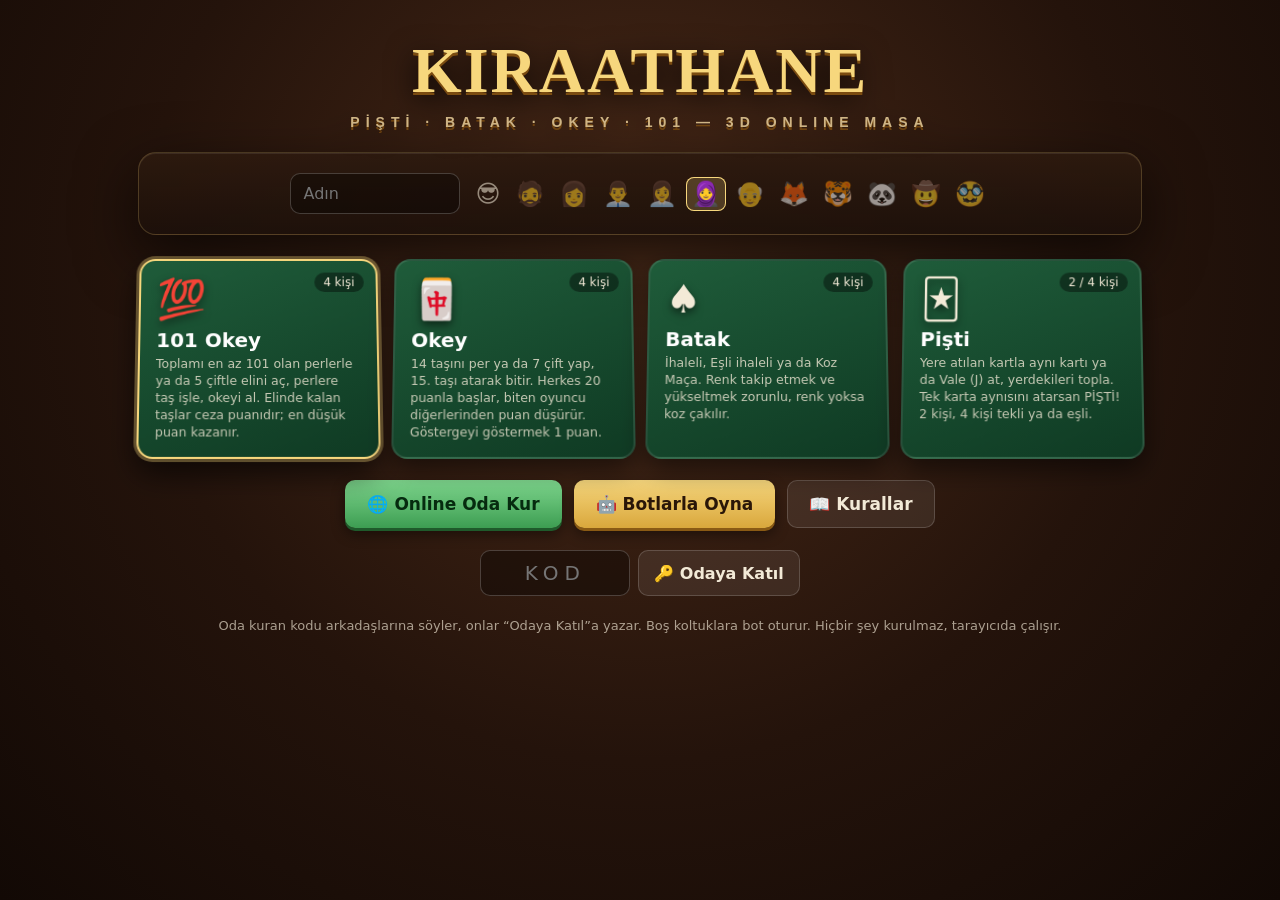
==== commit 4bbe9583: "Lobi: boş koltuğa 'Otur' ile oturma / yer değiştirme; oyun oturma düzeniyle başlar Co-Authored-By: C" ====
--- a/index.html
+++ b/index.html
@@ -161,6 +161,9 @@
 .plate .tm{font-size:10px;padding:1px 6px;border-radius:8px;margin-left:4px;background:#ffffff22}
 .plate .clock{position:absolute;top:-8px;right:-6px;background:#c62828;color:#fff;font-weight:800;font-size:12px;border-radius:12px;padding:2px 7px;box-shadow:0 2px 6px #0008}
 .plate .clock.ok{background:#2e7d32}
+
+.seat.sit{cursor:pointer;transition:background .2s}.seat.sit:hover{background:#7fd88e22;border-color:#7fd88e}
+.seat.sit button{margin-top:6px}.seat.me{box-shadow:0 0 0 2px #f7d77d,0 0 18px #f7d77d55}
 </style></head><body>
 <div id="home" class="screen on">
   <div class="homeWrap">
@@ -1147,9 +1150,12 @@
 /* ---- lobi ---- */
 function renderLobby() {
   const host = APP.mode === 'host', seats = APP.seats, E = GAMES[APP.game];
+  const mine = host ? 0 : APP.mySeatL; const pos = ['Alt (sen)', 'Sağ', 'Karşı', 'Sol'];
   $('seats').innerHTML = [0, 1, 2, 3].map(i => { const p = seats[i];
-    if (!p) return `<div class="seat"><div class="av">🪑</div><div class="nm">Boş</div><div class="tag">bot oturur</div></div>`;
-    return `<div class="seat full"><div class="av">${p.av}</div><div class="nm">${esc(p.name)}</div><div class="tag">${p.host ? 'Ev sahibi' : p.bot ? 'Bot' : 'Oyuncu'}</div>${host && i > 0 ? `<span class="x" data-i="${i}">✕</span>` : ''}</div>`; }).join('');
+    if (!p) return `<div class="seat sit" data-sit="${i}"><div class="av">🪑</div><div class="nm">Boş</div><div class="tag">başlarsa bot oturur</div><button class="sm green" data-sit="${i}">Otur</button></div>`;
+    const me = host ? !!p.local : i === mine;
+    return `<div class="seat full ${me ? 'me' : ''}"><div class="av">${p.av}</div><div class="nm">${esc(p.name)}${me ? ' (sen)' : ''}</div><div class="tag">${p.host ? 'Ev sahibi' : p.bot ? 'Bot' : 'Oyuncu'} · ${i + 1}. koltuk</div>${host && !p.local ? `<span class="x" data-i="${i}">✕</span>` : ''}</div>`; }).join('');
+  document.querySelectorAll('[data-sit]').forEach(e => e.onclick = ev => { ev.stopPropagation(); sitAt(+e.dataset.sit); });
   document.querySelectorAll('.seat .x').forEach(e => e.onclick = () => { const i = +e.dataset.i; const p = APP.seats[i]; if (p && p.peer) { APP.H.send(p.peer, { t: 'kicked' }); setTimeout(() => APP.H.kick(p.peer), 200); } APP.seats[i] = null; renderLobby(); hostLobbyBroadcast(); });
   $('lobGame').innerHTML = host ? GAME_ORDER.map(k => `<button class="sm ${k === APP.game ? '' : 'ghost'}" data-g="${k}">${GAMES[k].icon} ${GAMES[k].name}</button>`).join('') : `<b>Oyun:</b>&nbsp;${E.icon} ${E.name}`;
   if (host) document.querySelectorAll('#lobGame button').forEach(b => b.onclick = () => { APP.game = b.dataset.g; PICK = APP.game; LS.set('game', PICK); APP.opts = defOpts(APP.game); renderLobby(); hostLobbyBroadcast(); });
@@ -1166,14 +1172,26 @@
   return `<label>${label} <select data-k="${k}">${vals.map(v => `<option value="${v}" ${v === cur ? 'selected' : ''}>${fmt(v)}</option>`).join('')}</select></label>`; }
 function hostLobbyBroadcast() {
   if (APP.mode !== 'host' || !APP.H) return;
-  APP.seats.forEach((p, i) => { if (p && p.peer) APP.H.send(p.peer, { t: 'lobby', seats: pubSeats(), game: APP.game, opts: APP.opts, started: APP.started }); });
+  APP.seats.forEach((p, i) => { if (p && p.peer) APP.H.send(p.peer, { t: 'lobby', seats: pubSeats(), game: APP.game, opts: APP.opts, started: APP.started, you: i }); });
+}
+// boş koltuğa otur (yer değiştir)
+function sitAt(i) {
+  if (APP.mode === 'guest') { APP.C && APP.C.send({ t: 'sit', seat: i }); return; }
+  if (APP.mode !== 'host' || APP.started) return;
+  moveSeat(APP.seats.findIndex(p => p && p.local), i);
+}
+function moveSeat(from, to) {
+  if (from < 0 || to < 0 || to > 3 || from === to || APP.seats[to]) return false;
+  APP.seats[to] = APP.seats[from]; APP.seats[from] = null; renderLobby(); hostLobbyBroadcast(); snd('card'); return true;
 }
 $('bStart').onclick = () => {
   const E = GAMES[APP.game]; const n = APP.opts.players && E.players.includes(APP.opts.players) ? APP.opts.players : E.players[E.players.length - 1];
   const humans = APP.seats.filter(p => p && !p.bot);
   if (humans.length > n) return toast(`${E.name} en fazla ${n} kişi`);
-  const list = humans.map(p => ({ name: p.name, av: p.av, peer: p.peer, local: p.local, online: true }));
-  let b = 0; while (list.length < n) list.push({ ...BOTS[b++ % 3], bot: true });
+  const conv = p => ({ name: p.name, av: p.av, peer: p.peer, local: p.local, online: true });
+  let b = 0, list;
+  if (n === 4) list = APP.seats.map(p => p ? conv(p) : { ...BOTS[b++ % 3], bot: true }); // oturma düzeni korunur (eşlide karşılıklı = takım)
+  else { list = humans.map(conv); while (list.length < n) list.push({ ...BOTS[b++ % 3], bot: true }); }
   APP.players = list; APP.opts.players = n; startGame();
 };
 
@@ -1194,6 +1212,7 @@
     APP.seats[i] = { name, av, peer }; renderLobby(); hostLobbyBroadcast(); sysChat(`${name} odaya katıldı`); snd('ding'); return;
   }
   if (m.t === 'bye') { APP.H.kick(peer); return; }
+  if (m.t === 'sit') { if (APP.started) return; if (!moveSeat(APP.seats.findIndex(p => p && p.peer === peer), m.seat | 0)) APP.H.send(peer, { t: 'err', msg: 'O koltuk dolu' }); return; }
   if (m.t === 'chat') { const p = APP.players.find(x => x.peer === peer) || APP.seats.find(x => x && x.peer === peer); if (p) chatAll(p.name, String(m.text || '').slice(0, 120)); return; }
   if (m.t === 'act' && APP.started) {
     const i = APP.players.findIndex(p => p.peer === peer); if (i < 0) return;
@@ -1215,7 +1234,7 @@
 function guestMsg(m) {
   APP.lastHost = Date.now();
   if (m.t === 'ping') return;
-  if (m.t === 'lobby') { APP.seats = m.seats; APP.game = m.game; APP.opts = m.opts; if (!APP.started) { show('lobby'); renderLobby(); } return; }
+  if (m.t === 'lobby') { APP.seats = m.seats; APP.game = m.game; APP.opts = m.opts; APP.mySeatL = m.you; if (!APP.started) { show('lobby'); renderLobby(); $('lobSt').textContent = `${m.you + 1}. koltuktasın — istersen boş bir koltuğa “Otur” diyerek yer değiştir. Ev sahibinin başlatması bekleniyor.`; } return; }
   if (m.t === 'view') {
     APP.game = m.game; APP.players = m.players; APP.mySeat = m.you; APP.opts = m.opts || APP.opts;
     if (!APP.started) { APP.started = true; enterTable(); }
@@ -1236,7 +1255,7 @@
 
 /* ---- oyun döngüsü (ev sahibi / tek kişi) ---- */
 function startGame() {
-  const E = GAMES[APP.game]; APP.mySeat = 0; APP.started = true;
+  const E = GAMES[APP.game]; APP.mySeat = Math.max(0, APP.players.findIndex(p => p.local)); APP.started = true;
   APP.s = E.create(APP.opts, APP.players.length);
   enterTable(); hostChanged();
 }
@@ -1273,8 +1292,10 @@
 function toLobby() {
   if (APP.mode === 'solo') return backHome();
   APP.started = false; clearTimeout(APP.timer); APP.s = null; $('mSum').classList.remove('on'); clearScene();
-  APP.seats = [APP.seats[0], ...APP.players.filter(p => p.peer && p.online !== false).map(p => ({ name: p.name, av: p.av, peer: p.peer }))];
-  while (APP.seats.length < 4) APP.seats.push(null);
+  const hostSeat = APP.seats.find(p => p && p.local) || { name: ME.name, av: ME.av, host: true, local: true };
+  APP.seats = [null, null, null, null];
+  APP.players.forEach((p, i) => { if (p.local) APP.seats[i] = hostSeat; else if (p.peer && p.online !== false) APP.seats[i] = { name: p.name, av: p.av, peer: p.peer }; });
+  if (!APP.seats.includes(hostSeat)) APP.seats[APP.seats.indexOf(null)] = hostSeat;
   for (const p of APP.players) if (p.peer && p.online !== false) APP.H.send(p.peer, { t: 'toLobby' });
   show('lobby'); renderLobby(); hostLobbyBroadcast();
 }
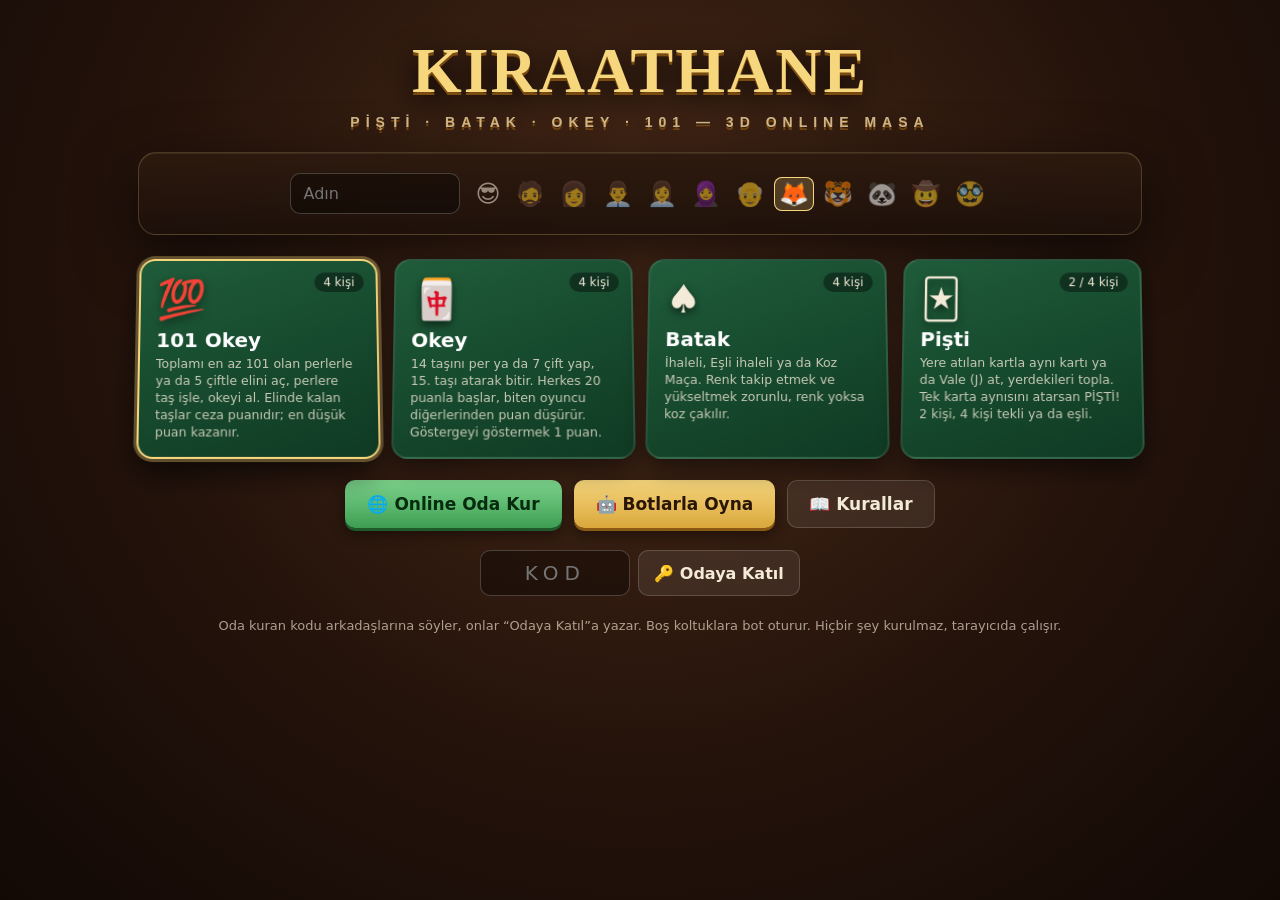
==== commit cd681a5b: "Bağlantı düzeltmesi: misafir mesajları ev sahibine ulaşmıyordu (Otur/sohbet çalışmıyordu) - Ev sahib" ====
--- a/index.html
+++ b/index.html
@@ -994,7 +994,7 @@
   sig.handlers.OFFER = async m => {
     const src = m.src; if (links.has(src)) return;
     const pc = new RTCPeerConnection({ iceServers: ice }); const L = { pc, dc: null, q: [] }; links.set(src, L);
-    pc.ondatachannel = e => { const dc = e.channel; dc.onopen = () => { attach(src, dc, pc); netDiag('link', 'doğrudan ✔'); }; };
+    pc.ondatachannel = e => { const dc = e.channel; attach(src, dc, pc); netDiag('link', 'doğrudan ✔'); };
     try {
       await pc.setRemoteDescription(m.payload.sdp); for (const c of L.q) pc.addIceCandidate(c).catch(() => { }); L.q = null;
       await pc.setLocalDescription(await pc.createAnswer()); await waitIce(pc, 5000);
@@ -1010,7 +1010,9 @@
     }
     L.dc.onmessage && L.dc.onmessage({ data });
   };
-  H.send = (peer, obj) => { const L = links.get(peer); if (L && L.dc && L.dc.readyState === 'open') try { L.dc.send(NET_JSON(obj)); } catch (e) { } };
+  H.send = (peer, obj) => { const L = links.get(peer); if (!L || !L.dc) return; const msg = NET_JSON(obj);
+    if (L.dc.readyState === 'open') { try { L.dc.send(msg); } catch (e) { } }
+    else if (L.dc.readyState === 'connecting') { (L.pend = L.pend || []).push(msg); if (!L.dc._po) { L.dc._po = 1; L.dc.addEventListener('open', () => { for (const m of L.pend.splice(0)) try { L.dc.send(m); } catch (e) { } }); } } };
   H.kick = peer => drop(peer);
   H.close = () => { H.closed = true; for (const p of [...links.keys()]) { const L = links.get(p); links.delete(p); try { L.pc && L.pc.close(); } catch (e) { } } sig.close(); };
   return H;
@@ -1033,9 +1035,11 @@
       const v = relayDC(sig, host); C.ch = v; wireCh(v); sig.onRelay = (src, data) => { if (src === host && v.onmessage) v.onmessage({ data }); };
       netDiag('link', 'sunucu üzerinden ✔'); res();
     };
-    dc.onopen = () => { if (done) return; done = true; wireCh(dc); netDiag('link', 'doğrudan ✔'); res(); };
+    wireCh(dc);
+    dc.onopen = () => { if (done) return; done = true; netDiag('link', 'doğrudan ✔'); res(); };
     pc.addEventListener('iceconnectionstatechange', () => { if (pc.iceConnectionState === 'failed') goRelay(); });
     relayTimer = () => setTimeout(goRelay, 6000);
+    C.forceRelay = () => { done = false; C.ch = null; const v = relayDC(sig, host); C.ch = v; wireCh(v); sig.onRelay = (src, data) => { if (src === host && v.onmessage) v.onmessage({ data }); }; try { dc.onclose = null; dc.onmessage = null; pc.close(); } catch (e) { } netDiag('link', 'sunucu üzerinden ✔'); done = true; };
     setTimeout(() => { if (!done) rej({ message: gotAnswer ? 'Ev sahibi bulundu ama bağlantı kurulamadı.' : 'Bu kodda açık oda bulunamadı. Kodu kontrol et; ev sahibinin oda ekranı açık olmalı.' }); }, 25000);
   });
   await pc.setLocalDescription(await pc.createOffer()); await waitIce(pc, 5000);
@@ -1132,8 +1136,15 @@
   try {
     APP.C = await netJoin(code, { onMsg: guestMsg, onClose: () => { if (APP.mode === 'guest') { backHome(); msg('Bağlantı koptu', 'Ev sahibiyle bağlantı kesildi.'); } } });
     if (APP.mode !== 'guest') { APP.C.close(); return; }
-    APP.C.send({ t: 'hello', name: ME.name, av: ME.av }); APP.lastHost = Date.now();
-    $('lobSt').textContent = 'Bağlandın! Ev sahibinin oyunu başlatması bekleniyor.';
+    APP.C.send({ t: 'hello', name: ME.name, av: ME.av }); APP.lastHost = Date.now(); APP.gotHost = false;
+    $('lobSt').textContent = 'Bağlandın, ev sahibinden onay bekleniyor…';
+    // ev sahibi cevap vermezse selamı tekrarla, yine olmazsa sunucu üzerinden bağlan
+    let tries = 0; const hi = setInterval(() => {
+      if (APP.mode !== 'guest' || APP.gotHost || !APP.C) { clearInterval(hi); return; }
+      tries++; if (tries === 3 && APP.C.forceRelay) { APP.C.forceRelay(); $('lobSt').textContent = 'Doğrudan bağlantı tek yönlü çalışıyor, sunucu üzerinden bağlanılıyor…'; }
+      APP.C.send({ t: 'hello', name: ME.name, av: ME.av });
+      if (tries >= 8) { clearInterval(hi); $('lobSt').textContent = 'Ev sahibi cevap vermiyor. Odadan çıkıp tekrar katılmayı dene.'; }
+    }, 3000);
     clearInterval(APP.pingT); APP.pingT = setInterval(() => { APP.C && APP.C.send({ t: 'ping' }); if (Date.now() - APP.lastHost > 25000 && APP.mode === 'guest') { backHome(); msg('Bağlantı koptu', 'Ev sahibinden 25 saniyedir haber yok.'); } }, 4000);
   } catch (e) { if (APP.mode === 'guest') { backHome(); msg('Katılamadın', esc(e.message || e)); } }
 };
@@ -1234,6 +1245,7 @@
 function guestMsg(m) {
   APP.lastHost = Date.now();
   if (m.t === 'ping') return;
+  APP.gotHost = true;
   if (m.t === 'lobby') { APP.seats = m.seats; APP.game = m.game; APP.opts = m.opts; APP.mySeatL = m.you; if (!APP.started) { show('lobby'); renderLobby(); $('lobSt').textContent = `${m.you + 1}. koltuktasın — istersen boş bir koltuğa “Otur” diyerek yer değiştir. Ev sahibinin başlatması bekleniyor.`; } return; }
   if (m.t === 'view') {
     APP.game = m.game; APP.players = m.players; APP.mySeat = m.you; APP.opts = m.opts || APP.opts;
